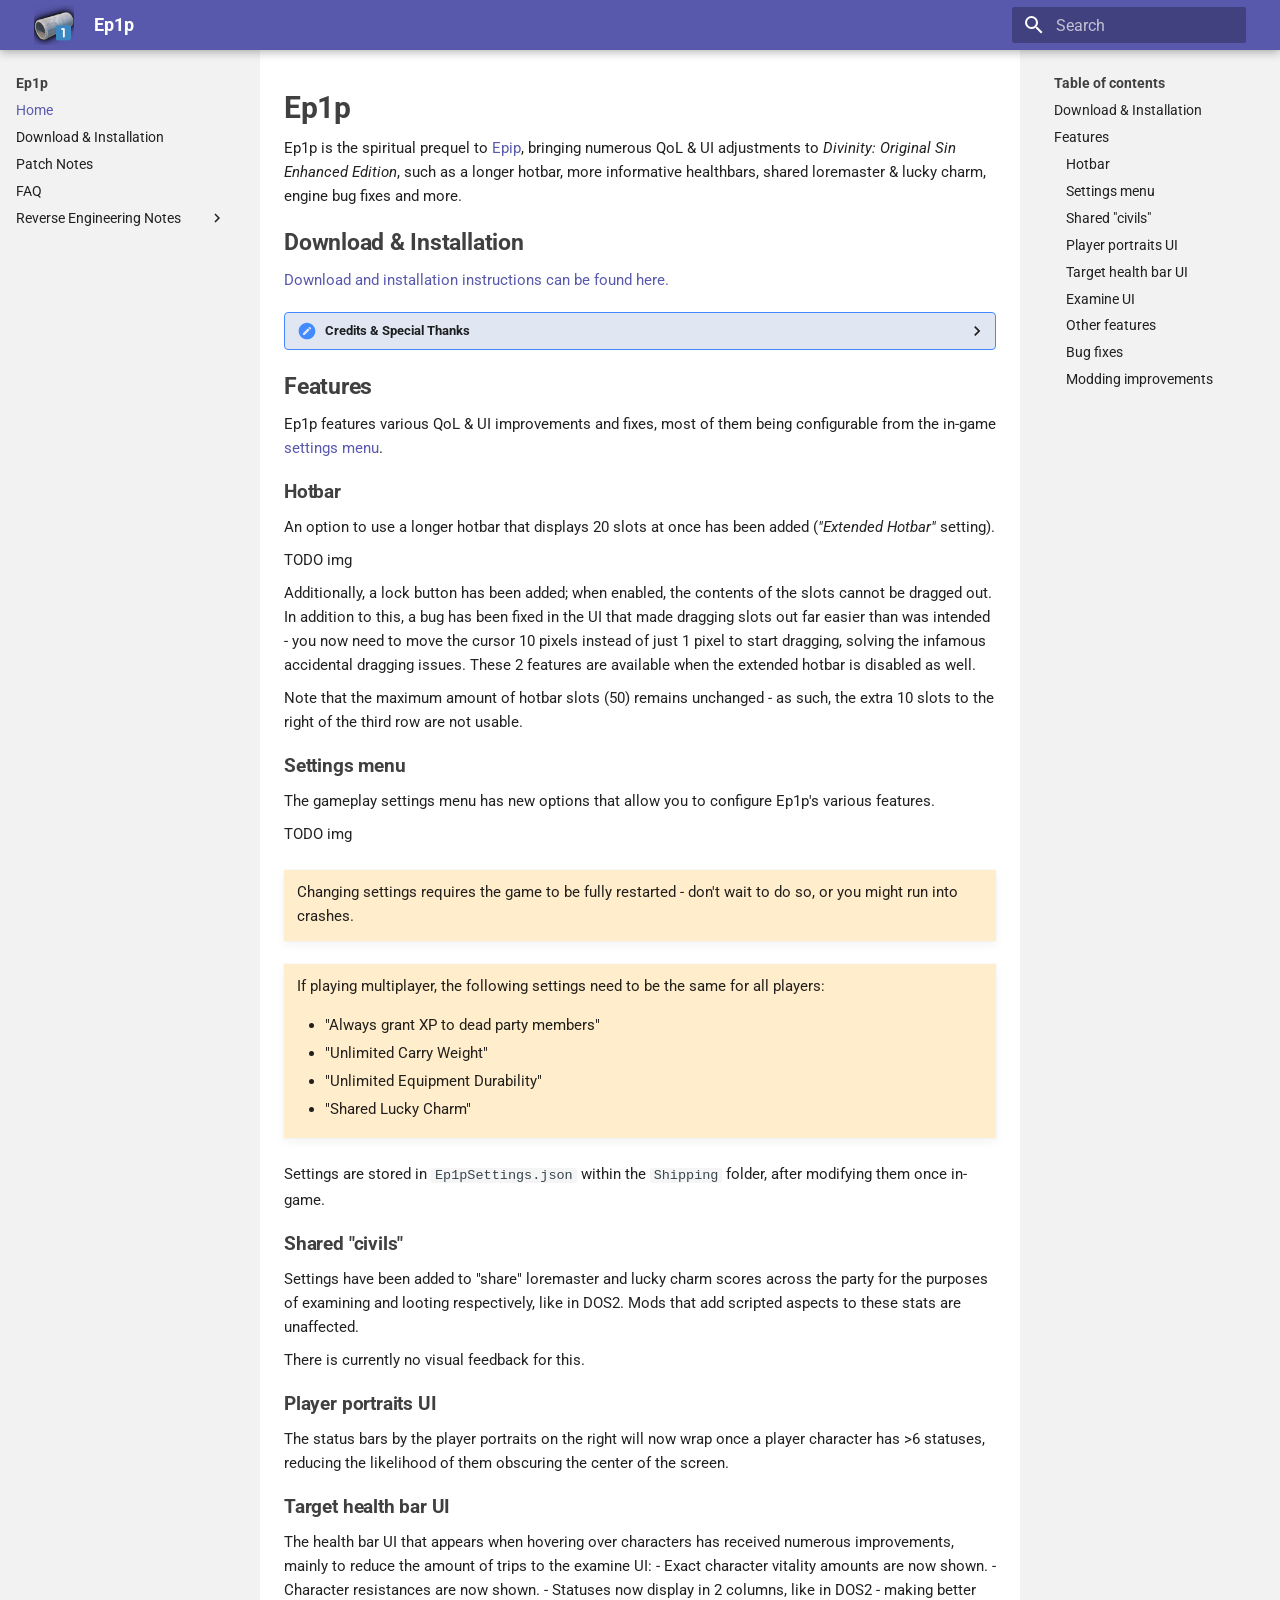
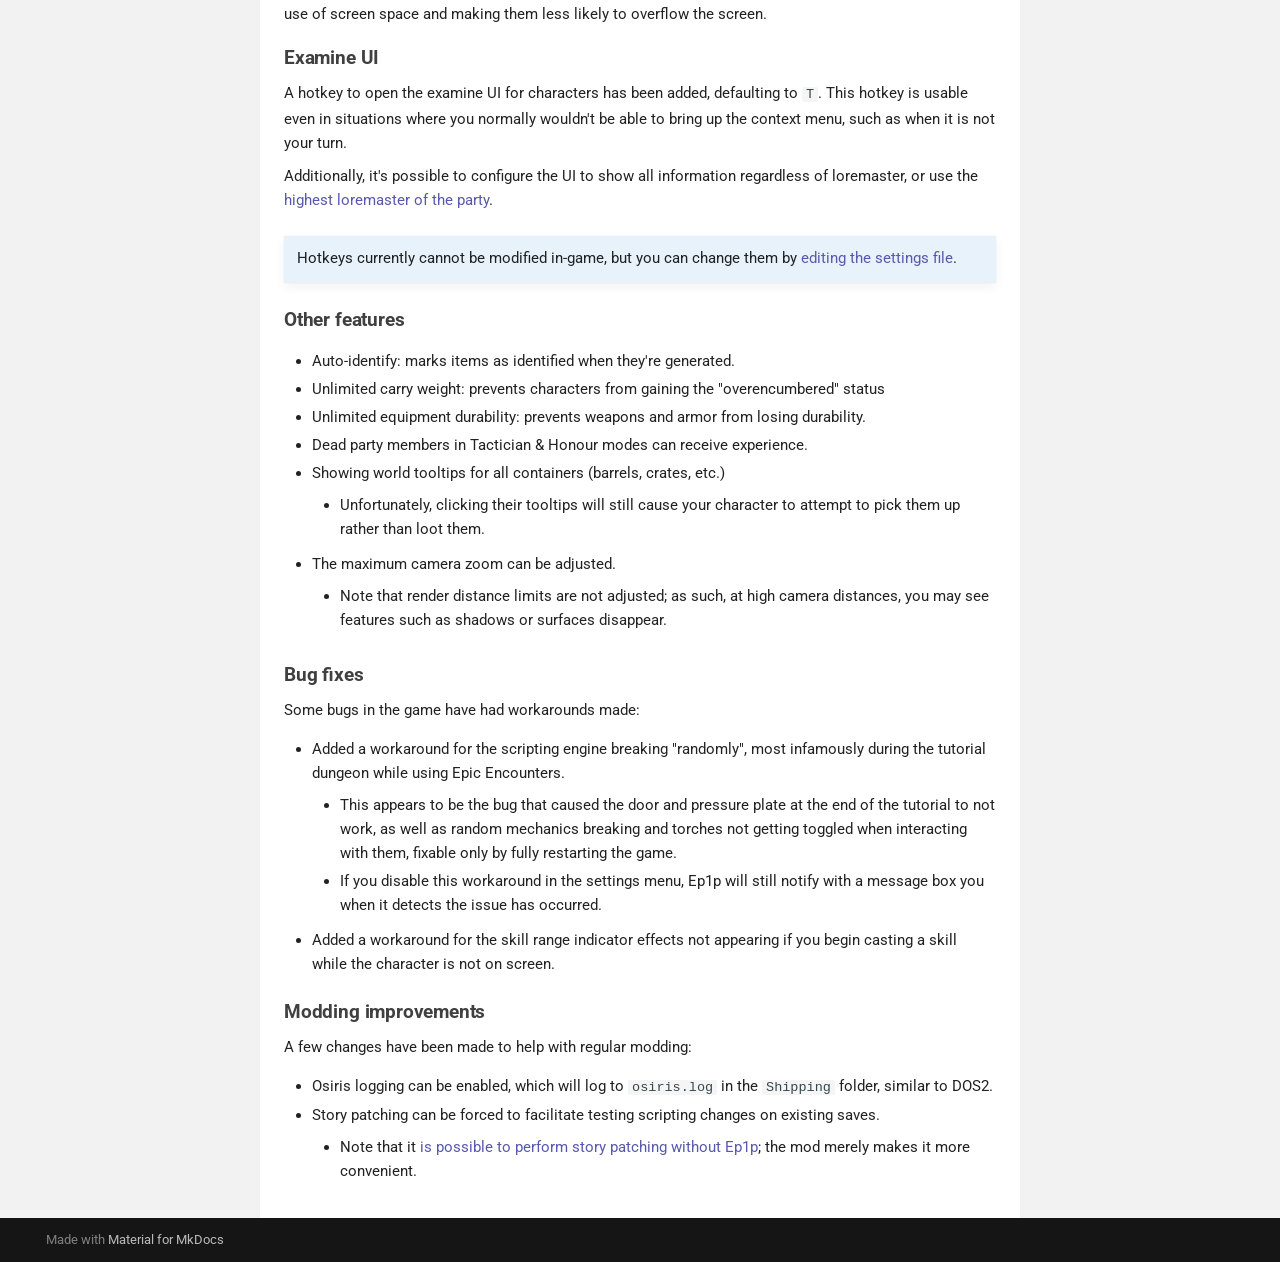
==== index.html @ eb6a2b40 "Deployed 53ca7f9 with MkDocs version: 1.6.0" ====
<!doctype html>
<html lang="en" class="no-js">
  <head>
    
      <meta charset="utf-8">
      <meta name="viewport" content="width=device-width,initial-scale=1">
      
        <meta name="description" content="Ep1p is the spiritual prequel to Epip, bringing numerous QoL &amp; UI adjustments to Divinity: Original Sin Enhanced Edition, such as a longer hotbar, more informative healthbars, shared loremaster &amp; lucky charm, engine bug fixes and more.">
      
      
      
        <link rel="canonical" href="https://pinewood.team/ep1p/">
      
      
      
        <link rel="next" href="download/">
      
      
      <link rel="icon" href="img/ep1p_icon.png">
      <meta name="generator" content="mkdocs-1.6.0, mkdocs-material-9.5.29">
    
    
      
        <title>Ep1p</title>
      
    
    
      <link rel="stylesheet" href="assets/stylesheets/main.76a95c52.min.css">
      
      


    
    
      
    
    
      
        
        
        <link rel="preconnect" href="https://fonts.gstatic.com" crossorigin>
        <link rel="stylesheet" href="https://fonts.googleapis.com/css?family=Roboto:300,300i,400,400i,700,700i%7CRoboto+Mono:400,400i,700,700i&display=fallback">
        <style>:root{--md-text-font:"Roboto";--md-code-font:"Roboto Mono"}</style>
      
    
    
      <link rel="stylesheet" href="css/extra.css">
    
    <script>__md_scope=new URL(".",location),__md_hash=e=>[...e].reduce((e,_)=>(e<<5)-e+_.charCodeAt(0),0),__md_get=(e,_=localStorage,t=__md_scope)=>JSON.parse(_.getItem(t.pathname+"."+e)),__md_set=(e,_,t=localStorage,a=__md_scope)=>{try{t.setItem(a.pathname+"."+e,JSON.stringify(_))}catch(e){}}</script>
    
      
  


  
  

<script id="__analytics">function __md_analytics(){function n(){dataLayer.push(arguments)}window.dataLayer=window.dataLayer||[],n("js",new Date),n("config","G-066MSBESE0"),document.addEventListener("DOMContentLoaded",function(){document.forms.search&&document.forms.search.query.addEventListener("blur",function(){this.value&&n("event","search",{search_term:this.value})}),document$.subscribe(function(){var a=document.forms.feedback;if(void 0!==a)for(var e of a.querySelectorAll("[type=submit]"))e.addEventListener("click",function(e){e.preventDefault();var t=document.location.pathname,e=this.getAttribute("data-md-value");n("event","feedback",{page:t,data:e}),a.firstElementChild.disabled=!0;e=a.querySelector(".md-feedback__note [data-md-value='"+e+"']");e&&(e.hidden=!1)}),a.hidden=!1}),location$.subscribe(function(e){n("config","G-066MSBESE0",{page_path:e.pathname})})});var e=document.createElement("script");e.async=!0,e.src="https://www.googletagmanager.com/gtag/js?id=G-066MSBESE0",document.getElementById("__analytics").insertAdjacentElement("afterEnd",e)}</script>
  
    <script>"undefined"!=typeof __md_analytics&&__md_analytics()</script>
  

    
    
    
  </head>
  
  
    <body dir="ltr">
  
    
    <input class="md-toggle" data-md-toggle="drawer" type="checkbox" id="__drawer" autocomplete="off">
    <input class="md-toggle" data-md-toggle="search" type="checkbox" id="__search" autocomplete="off">
    <label class="md-overlay" for="__drawer"></label>
    <div data-md-component="skip">
      
        
        <a href="#ep1p" class="md-skip">
          Skip to content
        </a>
      
    </div>
    <div data-md-component="announce">
      
    </div>
    
    
      

  

<header class="md-header md-header--shadow" data-md-component="header">
  <nav class="md-header__inner md-grid" aria-label="Header">
    <a href="." title="Ep1p" class="md-header__button md-logo" aria-label="Ep1p" data-md-component="logo">
      
  <img src="img/ep1p_logo.png" alt="logo">

    </a>
    <label class="md-header__button md-icon" for="__drawer">
      
      <svg xmlns="http://www.w3.org/2000/svg" viewBox="0 0 24 24"><path d="M3 6h18v2H3V6m0 5h18v2H3v-2m0 5h18v2H3v-2Z"/></svg>
    </label>
    <div class="md-header__title" data-md-component="header-title">
      <div class="md-header__ellipsis">
        <div class="md-header__topic">
          <span class="md-ellipsis">
            Ep1p
          </span>
        </div>
        <div class="md-header__topic" data-md-component="header-topic">
          <span class="md-ellipsis">
            
              Home
            
          </span>
        </div>
      </div>
    </div>
    
    
      <script>var media,input,key,value,palette=__md_get("__palette");if(palette&&palette.color){"(prefers-color-scheme)"===palette.color.media&&(media=matchMedia("(prefers-color-scheme: light)"),input=document.querySelector(media.matches?"[data-md-color-media='(prefers-color-scheme: light)']":"[data-md-color-media='(prefers-color-scheme: dark)']"),palette.color.media=input.getAttribute("data-md-color-media"),palette.color.scheme=input.getAttribute("data-md-color-scheme"),palette.color.primary=input.getAttribute("data-md-color-primary"),palette.color.accent=input.getAttribute("data-md-color-accent"));for([key,value]of Object.entries(palette.color))document.body.setAttribute("data-md-color-"+key,value)}</script>
    
    
    
      <label class="md-header__button md-icon" for="__search">
        
        <svg xmlns="http://www.w3.org/2000/svg" viewBox="0 0 24 24"><path d="M9.5 3A6.5 6.5 0 0 1 16 9.5c0 1.61-.59 3.09-1.56 4.23l.27.27h.79l5 5-1.5 1.5-5-5v-.79l-.27-.27A6.516 6.516 0 0 1 9.5 16 6.5 6.5 0 0 1 3 9.5 6.5 6.5 0 0 1 9.5 3m0 2C7 5 5 7 5 9.5S7 14 9.5 14 14 12 14 9.5 12 5 9.5 5Z"/></svg>
      </label>
      <div class="md-search" data-md-component="search" role="dialog">
  <label class="md-search__overlay" for="__search"></label>
  <div class="md-search__inner" role="search">
    <form class="md-search__form" name="search">
      <input type="text" class="md-search__input" name="query" aria-label="Search" placeholder="Search" autocapitalize="off" autocorrect="off" autocomplete="off" spellcheck="false" data-md-component="search-query" required>
      <label class="md-search__icon md-icon" for="__search">
        
        <svg xmlns="http://www.w3.org/2000/svg" viewBox="0 0 24 24"><path d="M9.5 3A6.5 6.5 0 0 1 16 9.5c0 1.61-.59 3.09-1.56 4.23l.27.27h.79l5 5-1.5 1.5-5-5v-.79l-.27-.27A6.516 6.516 0 0 1 9.5 16 6.5 6.5 0 0 1 3 9.5 6.5 6.5 0 0 1 9.5 3m0 2C7 5 5 7 5 9.5S7 14 9.5 14 14 12 14 9.5 12 5 9.5 5Z"/></svg>
        
        <svg xmlns="http://www.w3.org/2000/svg" viewBox="0 0 24 24"><path d="M20 11v2H8l5.5 5.5-1.42 1.42L4.16 12l7.92-7.92L13.5 5.5 8 11h12Z"/></svg>
      </label>
      <nav class="md-search__options" aria-label="Search">
        
        <button type="reset" class="md-search__icon md-icon" title="Clear" aria-label="Clear" tabindex="-1">
          
          <svg xmlns="http://www.w3.org/2000/svg" viewBox="0 0 24 24"><path d="M19 6.41 17.59 5 12 10.59 6.41 5 5 6.41 10.59 12 5 17.59 6.41 19 12 13.41 17.59 19 19 17.59 13.41 12 19 6.41Z"/></svg>
        </button>
      </nav>
      
    </form>
    <div class="md-search__output">
      <div class="md-search__scrollwrap" tabindex="0" data-md-scrollfix>
        <div class="md-search-result" data-md-component="search-result">
          <div class="md-search-result__meta">
            Initializing search
          </div>
          <ol class="md-search-result__list" role="presentation"></ol>
        </div>
      </div>
    </div>
  </div>
</div>
    
    
  </nav>
  
</header>
    
    <div class="md-container" data-md-component="container">
      
      
        
          
        
      
      <main class="md-main" data-md-component="main">
        <div class="md-main__inner md-grid">
          
            
              
              <div class="md-sidebar md-sidebar--primary" data-md-component="sidebar" data-md-type="navigation" >
                <div class="md-sidebar__scrollwrap">
                  <div class="md-sidebar__inner">
                    



<nav class="md-nav md-nav--primary" aria-label="Navigation" data-md-level="0">
  <label class="md-nav__title" for="__drawer">
    <a href="." title="Ep1p" class="md-nav__button md-logo" aria-label="Ep1p" data-md-component="logo">
      
  <img src="img/ep1p_logo.png" alt="logo">

    </a>
    Ep1p
  </label>
  
  <ul class="md-nav__list" data-md-scrollfix>
    
      
      
  
  
    
  
  
  
    <li class="md-nav__item md-nav__item--active">
      
      <input class="md-nav__toggle md-toggle" type="checkbox" id="__toc">
      
      
        
      
      
        <label class="md-nav__link md-nav__link--active" for="__toc">
          
  
  <span class="md-ellipsis">
    Home
  </span>
  

          <span class="md-nav__icon md-icon"></span>
        </label>
      
      <a href="." class="md-nav__link md-nav__link--active">
        
  
  <span class="md-ellipsis">
    Home
  </span>
  

      </a>
      
        

<nav class="md-nav md-nav--secondary" aria-label="Table of contents">
  
  
  
    
  
  
    <label class="md-nav__title" for="__toc">
      <span class="md-nav__icon md-icon"></span>
      Table of contents
    </label>
    <ul class="md-nav__list" data-md-component="toc" data-md-scrollfix>
      
        <li class="md-nav__item">
  <a href="#download-installation" class="md-nav__link">
    <span class="md-ellipsis">
      Download &amp; Installation
    </span>
  </a>
  
</li>
      
        <li class="md-nav__item">
  <a href="#features" class="md-nav__link">
    <span class="md-ellipsis">
      Features
    </span>
  </a>
  
    <nav class="md-nav" aria-label="Features">
      <ul class="md-nav__list">
        
          <li class="md-nav__item">
  <a href="#hotbar" class="md-nav__link">
    <span class="md-ellipsis">
      Hotbar
    </span>
  </a>
  
</li>
        
          <li class="md-nav__item">
  <a href="#settings-menu" class="md-nav__link">
    <span class="md-ellipsis">
      Settings menu
    </span>
  </a>
  
</li>
        
          <li class="md-nav__item">
  <a href="#shared-civils" class="md-nav__link">
    <span class="md-ellipsis">
      Shared "civils"
    </span>
  </a>
  
</li>
        
          <li class="md-nav__item">
  <a href="#player-portraits-ui" class="md-nav__link">
    <span class="md-ellipsis">
      Player portraits UI
    </span>
  </a>
  
</li>
        
          <li class="md-nav__item">
  <a href="#target-health-bar-ui" class="md-nav__link">
    <span class="md-ellipsis">
      Target health bar UI
    </span>
  </a>
  
</li>
        
          <li class="md-nav__item">
  <a href="#examine-ui" class="md-nav__link">
    <span class="md-ellipsis">
      Examine UI
    </span>
  </a>
  
</li>
        
          <li class="md-nav__item">
  <a href="#other-features" class="md-nav__link">
    <span class="md-ellipsis">
      Other features
    </span>
  </a>
  
</li>
        
          <li class="md-nav__item">
  <a href="#bug-fixes" class="md-nav__link">
    <span class="md-ellipsis">
      Bug fixes
    </span>
  </a>
  
</li>
        
          <li class="md-nav__item">
  <a href="#modding-improvements" class="md-nav__link">
    <span class="md-ellipsis">
      Modding improvements
    </span>
  </a>
  
</li>
        
      </ul>
    </nav>
  
</li>
      
    </ul>
  
</nav>
      
    </li>
  

    
      
      
  
  
  
  
    <li class="md-nav__item">
      <a href="download/" class="md-nav__link">
        
  
  <span class="md-ellipsis">
    Download & Installation
  </span>
  

      </a>
    </li>
  

    
      
      
  
  
  
  
    <li class="md-nav__item">
      <a href="patchnotes/" class="md-nav__link">
        
  
  <span class="md-ellipsis">
    Patch Notes
  </span>
  

      </a>
    </li>
  

    
      
      
  
  
  
  
    <li class="md-nav__item">
      <a href="faq/" class="md-nav__link">
        
  
  <span class="md-ellipsis">
    FAQ
  </span>
  

      </a>
    </li>
  

    
      
      
  
  
  
  
    
    
    
    
    <li class="md-nav__item md-nav__item--nested">
      
        
        
        <input class="md-nav__toggle md-toggle " type="checkbox" id="__nav_5" >
        
          
          <label class="md-nav__link" for="__nav_5" id="__nav_5_label" tabindex="0">
            
  
  <span class="md-ellipsis">
    Reverse Engineering Notes
  </span>
  

            <span class="md-nav__icon md-icon"></span>
          </label>
        
        <nav class="md-nav" data-md-level="1" aria-labelledby="__nav_5_label" aria-expanded="false">
          <label class="md-nav__title" for="__nav_5">
            <span class="md-nav__icon md-icon"></span>
            Reverse Engineering Notes
          </label>
          <ul class="md-nav__list" data-md-scrollfix>
            
              
                
  
  
  
  
    <li class="md-nav__item">
      <a href="re/osiris/" class="md-nav__link">
        
  
  <span class="md-ellipsis">
    Osiris
  </span>
  

      </a>
    </li>
  

              
            
          </ul>
        </nav>
      
    </li>
  

    
  </ul>
</nav>
                  </div>
                </div>
              </div>
            
            
              
              <div class="md-sidebar md-sidebar--secondary" data-md-component="sidebar" data-md-type="toc" >
                <div class="md-sidebar__scrollwrap">
                  <div class="md-sidebar__inner">
                    

<nav class="md-nav md-nav--secondary" aria-label="Table of contents">
  
  
  
    
  
  
    <label class="md-nav__title" for="__toc">
      <span class="md-nav__icon md-icon"></span>
      Table of contents
    </label>
    <ul class="md-nav__list" data-md-component="toc" data-md-scrollfix>
      
        <li class="md-nav__item">
  <a href="#download-installation" class="md-nav__link">
    <span class="md-ellipsis">
      Download &amp; Installation
    </span>
  </a>
  
</li>
      
        <li class="md-nav__item">
  <a href="#features" class="md-nav__link">
    <span class="md-ellipsis">
      Features
    </span>
  </a>
  
    <nav class="md-nav" aria-label="Features">
      <ul class="md-nav__list">
        
          <li class="md-nav__item">
  <a href="#hotbar" class="md-nav__link">
    <span class="md-ellipsis">
      Hotbar
    </span>
  </a>
  
</li>
        
          <li class="md-nav__item">
  <a href="#settings-menu" class="md-nav__link">
    <span class="md-ellipsis">
      Settings menu
    </span>
  </a>
  
</li>
        
          <li class="md-nav__item">
  <a href="#shared-civils" class="md-nav__link">
    <span class="md-ellipsis">
      Shared "civils"
    </span>
  </a>
  
</li>
        
          <li class="md-nav__item">
  <a href="#player-portraits-ui" class="md-nav__link">
    <span class="md-ellipsis">
      Player portraits UI
    </span>
  </a>
  
</li>
        
          <li class="md-nav__item">
  <a href="#target-health-bar-ui" class="md-nav__link">
    <span class="md-ellipsis">
      Target health bar UI
    </span>
  </a>
  
</li>
        
          <li class="md-nav__item">
  <a href="#examine-ui" class="md-nav__link">
    <span class="md-ellipsis">
      Examine UI
    </span>
  </a>
  
</li>
        
          <li class="md-nav__item">
  <a href="#other-features" class="md-nav__link">
    <span class="md-ellipsis">
      Other features
    </span>
  </a>
  
</li>
        
          <li class="md-nav__item">
  <a href="#bug-fixes" class="md-nav__link">
    <span class="md-ellipsis">
      Bug fixes
    </span>
  </a>
  
</li>
        
          <li class="md-nav__item">
  <a href="#modding-improvements" class="md-nav__link">
    <span class="md-ellipsis">
      Modding improvements
    </span>
  </a>
  
</li>
        
      </ul>
    </nav>
  
</li>
      
    </ul>
  
</nav>
                  </div>
                </div>
              </div>
            
          
          
            <div class="md-content" data-md-component="content">
              <article class="md-content__inner md-typeset">
                
                  


<div><h1 id="ep1p">Ep1p<a class="headerlink" href="#ep1p" title="Permanent link">¶</a></h1>
<p>Ep1p is the spiritual prequel to <a href="https://pinewood.team/epip">Epip</a>, bringing numerous QoL &amp; UI adjustments to <em>Divinity: Original Sin Enhanced Edition</em>, such as a longer hotbar, more informative healthbars, shared loremaster &amp; lucky charm, engine bug fixes and more.</p>
<h2 id="download-installation">Download &amp; Installation<a class="headerlink" href="#download-installation" title="Permanent link">¶</a></h2>
<p><a href="download/">Download and installation instructions can be found here.</a></p>
<details>
<summary>Credits &amp; Special Thanks</summary>
<p>Special thanks to:</p>
<ul>
<li>Norbyte, without whose reverse-engineering mentoring and motivation this project likely would've taken years longer to develop.<ul>
<li>Ep1p also makes use of code from his DOS2 extender as boilerplate.</li>
</ul>
</li>
<li>The Epic Encounters community, for keeping interest in DOS1 alive.<ul>
<li>Special thanks to Ameranth &amp; bleah11 for the motivation to look into the scripting engine bugs.</li>
</ul>
</li>
</ul>
</details>
<h2 id="features">Features<a class="headerlink" href="#features" title="Permanent link">¶</a></h2>
<p>Ep1p features various QoL &amp; UI improvements and fixes, most of them being configurable from the in-game <a href="#settings-menu">settings menu</a>.</p>
<h3 id="hotbar">Hotbar<a class="headerlink" href="#hotbar" title="Permanent link">¶</a></h3>
<p>An option to use a longer hotbar that displays 20 slots at once has been added (<em>"Extended Hotbar"</em> setting).</p>
<p>TODO img</p>
<p>Additionally, a lock button has been added; when enabled, the contents of the slots cannot be dragged out. In addition to this, a bug has been fixed in the UI that made dragging slots out far easier than was intended - you now need to move the cursor 10 pixels instead of just 1 pixel to start dragging, solving the infamous accidental dragging issues. These 2 features are available when the extended hotbar is disabled as well.</p>
<p>Note that the maximum amount of hotbar slots (50) remains unchanged - as such, the extra 10 slots to the right of the third row are not usable.</p>
<h3 id="settings-menu">Settings menu<a class="headerlink" href="#settings-menu" title="Permanent link">¶</a></h3>
<p>The gameplay settings menu has new options that allow you to configure Ep1p's various features.</p>
<p>TODO img</p>
<div class="admonition warning">
<p>Changing settings requires the game to be fully restarted - don't wait to do so, or you might run into crashes.</p>
</div>
<div class="admonition warning">
<p>If playing multiplayer, the following settings need to be the same for all players:</p>
<ul>
<li>"Always grant XP to dead party members"</li>
<li>"Unlimited Carry Weight"</li>
<li>"Unlimited Equipment Durability"</li>
<li>"Shared Lucky Charm"</li>
</ul>
</div>
<p>Settings are stored in <code>Ep1pSettings.json</code> within the <code>Shipping</code> folder, after modifying them once in-game.</p>
<h3 id="shared-civils">Shared "civils"<a class="headerlink" href="#shared-civils" title="Permanent link">¶</a></h3>
<p>Settings have been added to "share" loremaster and lucky charm scores across the party for the purposes of examining and looting respectively, like in DOS2. Mods that add scripted aspects to these stats are unaffected.</p>
<p>There is currently no visual feedback for this.</p>
<h3 id="player-portraits-ui">Player portraits UI<a class="headerlink" href="#player-portraits-ui" title="Permanent link">¶</a></h3>
<p>The status bars by the player portraits on the right will now wrap once a player character has &gt;6 statuses, reducing the likelihood of them obscuring the center of the screen.</p>
<h3 id="target-health-bar-ui">Target health bar UI<a class="headerlink" href="#target-health-bar-ui" title="Permanent link">¶</a></h3>
<p>The health bar UI that appears when hovering over characters has received numerous improvements, mainly to reduce the amount of trips to the examine UI:
- Exact character vitality amounts are now shown.
- Character resistances are now shown.
- Statuses now display in 2 columns, like in DOS2 - making better use of screen space and making them less likely to overflow the screen.</p>
<h3 id="examine-ui">Examine UI<a class="headerlink" href="#examine-ui" title="Permanent link">¶</a></h3>
<p>A hotkey to open the examine UI for characters has been added, defaulting to <code>T</code>. This hotkey is usable even in situations where you normally wouldn't be able to bring up the context menu, such as when it is not your turn.</p>
<p>Additionally, it's possible to configure the UI to show all information regardless of loremaster, or use the <a href="#shared-civils">highest loremaster of the party</a>.</p>
<div class="admonition info">
<p>Hotkeys currently cannot be modified in-game, but you can change them by <a href="faq/#can-i-rebind-the-new-hotkeys">editing the settings file</a>.</p>
</div>
<h3 id="other-features">Other features<a class="headerlink" href="#other-features" title="Permanent link">¶</a></h3>
<ul>
<li>Auto-identify: marks items as identified when they're generated.</li>
<li>Unlimited carry weight: prevents characters from gaining the "overencumbered" status</li>
<li>Unlimited equipment durability: prevents weapons and armor from losing durability.</li>
<li>Dead party members in Tactician &amp; Honour modes can receive experience.</li>
<li>Showing world tooltips for all containers (barrels, crates, etc.)<ul>
<li>Unfortunately, clicking their tooltips will still cause your character to attempt to pick them up rather than loot them.</li>
</ul>
</li>
<li>The maximum camera zoom can be adjusted.<ul>
<li>Note that render distance limits are not adjusted; as such, at high camera distances, you may see features such as shadows or surfaces disappear.</li>
</ul>
</li>
</ul>
<h3 id="bug-fixes">Bug fixes<a class="headerlink" href="#bug-fixes" title="Permanent link">¶</a></h3>
<p>Some bugs in the game have had workarounds made:</p>
<ul>
<li>Added a workaround for the scripting engine breaking "randomly", most infamously during the tutorial dungeon while using Epic Encounters.<ul>
<li>This appears to be the bug that caused the door and pressure plate at the end of the tutorial to not work, as well as random mechanics breaking and torches not getting toggled when interacting with them, fixable only by fully restarting the game.</li>
<li>If you disable this workaround in the settings menu, Ep1p will still notify with a message box you when it detects the issue has occurred.</li>
</ul>
</li>
<li>Added a workaround for the skill range indicator effects not appearing if you begin casting a skill while the character is not on screen.</li>
</ul>
<h3 id="modding-improvements">Modding improvements<a class="headerlink" href="#modding-improvements" title="Permanent link">¶</a></h3>
<p>A few changes have been made to help with regular modding:</p>
<ul>
<li>Osiris logging can be enabled, which will log to <code>osiris.log</code> in the <code>Shipping</code> folder, similar to DOS2.</li>
<li>Story patching can be forced to facilitate testing scripting changes on existing saves.<ul>
<li>Note that it <a href="re/osiris/#story-patching">is possible to perform story patching without Ep1p</a>; the mod merely makes it more convenient.</li>
</ul>
</li>
</ul></div>







  
  



  




                
              </article>
            </div>
          
          
<script>var target=document.getElementById(location.hash.slice(1));target&&target.name&&(target.checked=target.name.startsWith("__tabbed_"))</script>
        </div>
        
      </main>
      
        <footer class="md-footer">
  
  <div class="md-footer-meta md-typeset">
    <div class="md-footer-meta__inner md-grid">
      <div class="md-copyright">
  
  
    Made with
    <a href="https://squidfunk.github.io/mkdocs-material/" target="_blank" rel="noopener">
      Material for MkDocs
    </a>
  
</div>
      
    </div>
  </div>
</footer>
      
    </div>
    <div class="md-dialog" data-md-component="dialog">
      <div class="md-dialog__inner md-typeset"></div>
    </div>
    
    
    <script id="__config" type="application/json">{"base": ".", "features": [], "search": "assets/javascripts/workers/search.b8dbb3d2.min.js", "translations": {"clipboard.copied": "Copied to clipboard", "clipboard.copy": "Copy to clipboard", "search.result.more.one": "1 more on this page", "search.result.more.other": "# more on this page", "search.result.none": "No matching documents", "search.result.one": "1 matching document", "search.result.other": "# matching documents", "search.result.placeholder": "Type to start searching", "search.result.term.missing": "Missing", "select.version": "Select version"}}</script>
    
    
      <script src="assets/javascripts/bundle.fe8b6f2b.min.js"></script>
      
    
  </body>
</html>
---- assets/stylesheets/main.76a95c52.min.css ----
@charset "UTF-8";html{-webkit-text-size-adjust:none;-moz-text-size-adjust:none;text-size-adjust:none;box-sizing:border-box}*,:after,:before{box-sizing:inherit}@media (prefers-reduced-motion){*,:after,:before{transition:none!important}}body{margin:0}a,button,input,label{-webkit-tap-highlight-color:transparent}a{color:inherit;text-decoration:none}hr{border:0;box-sizing:initial;display:block;height:.05rem;overflow:visible;padding:0}small{font-size:80%}sub,sup{line-height:1em}img{border-style:none}table{border-collapse:initial;border-spacing:0}td,th{font-weight:400;vertical-align:top}button{background:#0000;border:0;font-family:inherit;font-size:inherit;margin:0;padding:0}input{border:0;outline:none}:root{--md-primary-fg-color:#4051b5;--md-primary-fg-color--light:#5d6cc0;--md-primary-fg-color--dark:#303fa1;--md-primary-bg-color:#fff;--md-primary-bg-color--light:#ffffffb3;--md-accent-fg-color:#526cfe;--md-accent-fg-color--transparent:#526cfe1a;--md-accent-bg-color:#fff;--md-accent-bg-color--light:#ffffffb3}[data-md-color-scheme=default]{color-scheme:light}[data-md-color-scheme=default] img[src$="#gh-dark-mode-only"],[data-md-color-scheme=default] img[src$="#only-dark"]{display:none}:root,[data-md-color-scheme=default]{--md-hue:225deg;--md-default-fg-color:#000000de;--md-default-fg-color--light:#0000008a;--md-default-fg-color--lighter:#00000052;--md-default-fg-color--lightest:#00000012;--md-default-bg-color:#fff;--md-default-bg-color--light:#ffffffb3;--md-default-bg-color--lighter:#ffffff4d;--md-default-bg-color--lightest:#ffffff1f;--md-code-fg-color:#36464e;--md-code-bg-color:#f5f5f5;--md-code-hl-color:#4287ff;--md-code-hl-color--light:#4287ff1a;--md-code-hl-number-color:#d52a2a;--md-code-hl-special-color:#db1457;--md-code-hl-function-color:#a846b9;--md-code-hl-constant-color:#6e59d9;--md-code-hl-keyword-color:#3f6ec6;--md-code-hl-string-color:#1c7d4d;--md-code-hl-name-color:var(--md-code-fg-color);--md-code-hl-operator-color:var(--md-default-fg-color--light);--md-code-hl-punctuation-color:var(--md-default-fg-color--light);--md-code-hl-comment-color:var(--md-default-fg-color--light);--md-code-hl-generic-color:var(--md-default-fg-color--light);--md-code-hl-variable-color:var(--md-default-fg-color--light);--md-typeset-color:var(--md-default-fg-color);--md-typeset-a-color:var(--md-primary-fg-color);--md-typeset-del-color:#f5503d26;--md-typeset-ins-color:#0bd57026;--md-typeset-kbd-color:#fafafa;--md-typeset-kbd-accent-color:#fff;--md-typeset-kbd-border-color:#b8b8b8;--md-typeset-mark-color:#ffff0080;--md-typeset-table-color:#0000001f;--md-typeset-table-color--light:rgba(0,0,0,.035);--md-admonition-fg-color:var(--md-default-fg-color);--md-admonition-bg-color:var(--md-default-bg-color);--md-warning-fg-color:#000000de;--md-warning-bg-color:#ff9;--md-footer-fg-color:#fff;--md-footer-fg-color--light:#ffffffb3;--md-footer-fg-color--lighter:#ffffff73;--md-footer-bg-color:#000000de;--md-footer-bg-color--dark:#00000052;--md-shadow-z1:0 0.2rem 0.5rem #0000000d,0 0 0.05rem #0000001a;--md-shadow-z2:0 0.2rem 0.5rem #0000001a,0 0 0.05rem #00000040;--md-shadow-z3:0 0.2rem 0.5rem #0003,0 0 0.05rem #00000059}.md-icon svg{fill:currentcolor;display:block;height:1.2rem;width:1.2rem}body{-webkit-font-smoothing:antialiased;-moz-osx-font-smoothing:grayscale;--md-text-font-family:var(--md-text-font,_),-apple-system,BlinkMacSystemFont,Helvetica,Arial,sans-serif;--md-code-font-family:var(--md-code-font,_),SFMono-Regular,Consolas,Menlo,monospace}aside,body,input{font-feature-settings:"kern","liga";color:var(--md-typeset-color);font-family:var(--md-text-font-family)}code,kbd,pre{font-feature-settings:"kern";font-family:var(--md-code-font-family)}:root{--md-typeset-table-sort-icon:url('data:image/svg+xml;charset=utf-8,<svg xmlns="http://www.w3.org/2000/svg" viewBox="0 0 24 24"><path d="m18 21-4-4h3V7h-3l4-4 4 4h-3v10h3M2 19v-2h10v2M2 13v-2h7v2M2 7V5h4v2H2Z"/></svg>');--md-typeset-table-sort-icon--asc:url('data:image/svg+xml;charset=utf-8,<svg xmlns="http://www.w3.org/2000/svg" viewBox="0 0 24 24"><path d="M19 17h3l-4 4-4-4h3V3h2M2 17h10v2H2M6 5v2H2V5m0 6h7v2H2v-2Z"/></svg>');--md-typeset-table-sort-icon--desc:url('data:image/svg+xml;charset=utf-8,<svg xmlns="http://www.w3.org/2000/svg" viewBox="0 0 24 24"><path d="M19 7h3l-4-4-4 4h3v14h2M2 17h10v2H2M6 5v2H2V5m0 6h7v2H2v-2Z"/></svg>')}.md-typeset{-webkit-print-color-adjust:exact;color-adjust:exact;font-size:.8rem;line-height:1.6}@media print{.md-typeset{font-size:.68rem}}.md-typeset blockquote,.md-typeset dl,.md-typeset figure,.md-typeset ol,.md-typeset pre,.md-typeset ul{margin-bottom:1em;margin-top:1em}.md-typeset h1{color:var(--md-default-fg-color--light);font-size:2em;line-height:1.3;margin:0 0 1.25em}.md-typeset h1,.md-typeset h2{font-weight:300;letter-spacing:-.01em}.md-typeset h2{font-size:1.5625em;line-height:1.4;margin:1.6em 0 .64em}.md-typeset h3{font-size:1.25em;font-weight:400;letter-spacing:-.01em;line-height:1.5;margin:1.6em 0 .8em}.md-typeset h2+h3{margin-top:.8em}.md-typeset h4{font-weight:700;letter-spacing:-.01em;margin:1em 0}.md-typeset h5,.md-typeset h6{color:var(--md-default-fg-color--light);font-size:.8em;font-weight:700;letter-spacing:-.01em;margin:1.25em 0}.md-typeset h5{text-transform:uppercase}.md-typeset hr{border-bottom:.05rem solid var(--md-default-fg-color--lightest);display:flow-root;margin:1.5em 0}.md-typeset a{color:var(--md-typeset-a-color);word-break:break-word}.md-typeset a,.md-typeset a:before{transition:color 125ms}.md-typeset a:focus,.md-typeset a:hover{color:var(--md-accent-fg-color)}.md-typeset a:focus code,.md-typeset a:hover code{background-color:var(--md-accent-fg-color--transparent)}.md-typeset a code{color:currentcolor;transition:background-color 125ms}.md-typeset a.focus-visible{outline-color:var(--md-accent-fg-color);outline-offset:.2rem}.md-typeset code,.md-typeset kbd,.md-typeset pre{color:var(--md-code-fg-color);direction:ltr;font-variant-ligatures:none}@media print{.md-typeset code,.md-typeset kbd,.md-typeset pre{white-space:pre-wrap}}.md-typeset code{background-color:var(--md-code-bg-color);border-radius:.1rem;-webkit-box-decoration-break:clone;box-decoration-break:clone;font-size:.85em;padding:0 .2941176471em;word-break:break-word}.md-typeset code:not(.focus-visible){-webkit-tap-highlight-color:transparent;outline:none}.md-typeset pre{display:flow-root;line-height:1.4;position:relative}.md-typeset pre>code{-webkit-box-decoration-break:slice;box-decoration-break:slice;box-shadow:none;display:block;margin:0;outline-color:var(--md-accent-fg-color);overflow:auto;padding:.7720588235em 1.1764705882em;scrollbar-color:var(--md-default-fg-color--lighter) #0000;scrollbar-width:thin;touch-action:auto;word-break:normal}.md-typeset pre>code:hover{scrollbar-color:var(--md-accent-fg-color) #0000}.md-typeset pre>code::-webkit-scrollbar{height:.2rem;width:.2rem}.md-typeset pre>code::-webkit-scrollbar-thumb{background-color:var(--md-default-fg-color--lighter)}.md-typeset pre>code::-webkit-scrollbar-thumb:hover{background-color:var(--md-accent-fg-color)}.md-typeset kbd{background-color:var(--md-typeset-kbd-color);border-radius:.1rem;box-shadow:0 .1rem 0 .05rem var(--md-typeset-kbd-border-color),0 .1rem 0 var(--md-typeset-kbd-border-color),0 -.1rem .2rem var(--md-typeset-kbd-accent-color) inset;color:var(--md-default-fg-color);display:inline-block;font-size:.75em;padding:0 .6666666667em;vertical-align:text-top;word-break:break-word}.md-typeset mark{background-color:var(--md-typeset-mark-color);-webkit-box-decoration-break:clone;box-decoration-break:clone;color:inherit;word-break:break-word}.md-typeset abbr{border-bottom:.05rem dotted var(--md-default-fg-color--light);cursor:help;text-decoration:none}.md-typeset small{opacity:.75}[dir=ltr] .md-typeset sub,[dir=ltr] .md-typeset sup{margin-left:.078125em}[dir=rtl] .md-typeset sub,[dir=rtl] .md-typeset sup{margin-right:.078125em}[dir=ltr] .md-typeset blockquote{padding-left:.6rem}[dir=rtl] .md-typeset blockquote{padding-right:.6rem}[dir=ltr] .md-typeset blockquote{border-left:.2rem solid var(--md-default-fg-color--lighter)}[dir=rtl] .md-typeset blockquote{border-right:.2rem solid var(--md-default-fg-color--lighter)}.md-typeset blockquote{color:var(--md-default-fg-color--light);margin-left:0;margin-right:0}.md-typeset ul{list-style-type:disc}[dir=ltr] .md-typeset ol,[dir=ltr] .md-typeset ul{margin-left:.625em}[dir=rtl] .md-typeset ol,[dir=rtl] .md-typeset ul{margin-right:.625em}.md-typeset ol,.md-typeset ul{padding:0}.md-typeset ol:not([hidden]),.md-typeset ul:not([hidden]){display:flow-root}.md-typeset ol ol,.md-typeset ul ol{list-style-type:lower-alpha}.md-typeset ol ol ol,.md-typeset ul ol ol{list-style-type:lower-roman}[dir=ltr] .md-typeset ol li,[dir=ltr] .md-typeset ul li{margin-left:1.25em}[dir=rtl] .md-typeset ol li,[dir=rtl] .md-typeset ul li{margin-right:1.25em}.md-typeset ol li,.md-typeset ul li{margin-bottom:.5em}.md-typeset ol li blockquote,.md-typeset ol li p,.md-typeset ul li blockquote,.md-typeset ul li p{margin:.5em 0}.md-typeset ol li:last-child,.md-typeset ul li:last-child{margin-bottom:0}[dir=ltr] .md-typeset ol li ol,[dir=ltr] .md-typeset ol li ul,[dir=ltr] .md-typeset ul li ol,[dir=ltr] .md-typeset ul li ul{margin-left:.625em}[dir=rtl] .md-typeset ol li ol,[dir=rtl] .md-typeset ol li ul,[dir=rtl] .md-typeset ul li ol,[dir=rtl] .md-typeset ul li ul{margin-right:.625em}.md-typeset ol li ol,.md-typeset ol li ul,.md-typeset ul li ol,.md-typeset ul li ul{margin-bottom:.5em;margin-top:.5em}[dir=ltr] .md-typeset dd{margin-left:1.875em}[dir=rtl] .md-typeset dd{margin-right:1.875em}.md-typeset dd{margin-bottom:1.5em;margin-top:1em}.md-typeset img,.md-typeset svg,.md-typeset video{height:auto;max-width:100%}.md-typeset img[align=left]{margin:1em 1em 1em 0}.md-typeset img[align=right]{margin:1em 0 1em 1em}.md-typeset img[align]:only-child{margin-top:0}.md-typeset figure{display:flow-root;margin:1em auto;max-width:100%;text-align:center;width:-moz-fit-content;width:fit-content}.md-typeset figure img{display:block;margin:0 auto}.md-typeset figcaption{font-style:italic;margin:1em auto;max-width:24rem}.md-typeset iframe{max-width:100%}.md-typeset table:not([class]){background-color:var(--md-default-bg-color);border:.05rem solid var(--md-typeset-table-color);border-radius:.1rem;display:inline-block;font-size:.64rem;max-width:100%;overflow:auto;touch-action:auto}@media print{.md-typeset table:not([class]){display:table}}.md-typeset table:not([class])+*{margin-top:1.5em}.md-typeset table:not([class]) td>:first-child,.md-typeset table:not([class]) th>:first-child{margin-top:0}.md-typeset table:not([class]) td>:last-child,.md-typeset table:not([class]) th>:last-child{margin-bottom:0}.md-typeset table:not([class]) td:not([align]),.md-typeset table:not([class]) th:not([align]){text-align:left}[dir=rtl] .md-typeset table:not([class]) td:not([align]),[dir=rtl] .md-typeset table:not([class]) th:not([align]){text-align:right}.md-typeset table:not([class]) th{font-weight:700;min-width:5rem;padding:.9375em 1.25em;vertical-align:top}.md-typeset table:not([class]) td{border-top:.05rem solid var(--md-typeset-table-color);padding:.9375em 1.25em;vertical-align:top}.md-typeset table:not([class]) tbody tr{transition:background-color 125ms}.md-typeset table:not([class]) tbody tr:hover{background-color:var(--md-typeset-table-color--light);box-shadow:0 .05rem 0 var(--md-default-bg-color) inset}.md-typeset table:not([class]) a{word-break:normal}.md-typeset table th[role=columnheader]{cursor:pointer}[dir=ltr] .md-typeset table th[role=columnheader]:after{margin-left:.5em}[dir=rtl] .md-typeset table th[role=columnheader]:after{margin-right:.5em}.md-typeset table th[role=columnheader]:after{content:"";display:inline-block;height:1.2em;-webkit-mask-image:var(--md-typeset-table-sort-icon);mask-image:var(--md-typeset-table-sort-icon);-webkit-mask-repeat:no-repeat;mask-repeat:no-repeat;-webkit-mask-size:contain;mask-size:contain;transition:background-color 125ms;vertical-align:text-bottom;width:1.2em}.md-typeset table th[role=columnheader]:hover:after{background-color:var(--md-default-fg-color--lighter)}.md-typeset table th[role=columnheader][aria-sort=ascending]:after{background-color:var(--md-default-fg-color--light);-webkit-mask-image:var(--md-typeset-table-sort-icon--asc);mask-image:var(--md-typeset-table-sort-icon--asc)}.md-typeset table th[role=columnheader][aria-sort=descending]:after{background-color:var(--md-default-fg-color--light);-webkit-mask-image:var(--md-typeset-table-sort-icon--desc);mask-image:var(--md-typeset-table-sort-icon--desc)}.md-typeset__scrollwrap{margin:1em -.8rem;overflow-x:auto;touch-action:auto}.md-typeset__table{display:inline-block;margin-bottom:.5em;padding:0 .8rem}@media print{.md-typeset__table{display:block}}html .md-typeset__table table{display:table;margin:0;overflow:hidden;width:100%}@media screen and (max-width:44.984375em){.md-content__inner>pre{margin:1em -.8rem}.md-content__inner>pre code{border-radius:0}}.md-typeset .md-author{border-radius:100%;display:block;flex-shrink:0;height:1.6rem;overflow:hidden;position:relative;transition:color 125ms,transform 125ms;width:1.6rem}.md-typeset .md-author img{display:block}.md-typeset .md-author--more{background:var(--md-default-fg-color--lightest);color:var(--md-default-fg-color--lighter);font-size:.6rem;font-weight:700;line-height:1.6rem;text-align:center}.md-typeset .md-author--long{height:2.4rem;width:2.4rem}.md-typeset a.md-author{transform:scale(1)}.md-typeset a.md-author img{border-radius:100%;filter:grayscale(100%) opacity(75%);transition:filter 125ms}.md-typeset a.md-author:focus,.md-typeset a.md-author:hover{transform:scale(1.1);z-index:1}.md-typeset a.md-author:focus img,.md-typeset a.md-author:hover img{filter:grayscale(0)}.md-banner{background-color:var(--md-footer-bg-color);color:var(--md-footer-fg-color);overflow:auto}@media print{.md-banner{display:none}}.md-banner--warning{background-color:var(--md-warning-bg-color);color:var(--md-warning-fg-color)}.md-banner__inner{font-size:.7rem;margin:.6rem auto;padding:0 .8rem}[dir=ltr] .md-banner__button{float:right}[dir=rtl] .md-banner__button{float:left}.md-banner__button{color:inherit;cursor:pointer;transition:opacity .25s}.no-js .md-banner__button{display:none}.md-banner__button:hover{opacity:.7}html{font-size:125%;height:100%;overflow-x:hidden}@media screen and (min-width:100em){html{font-size:137.5%}}@media screen and (min-width:125em){html{font-size:150%}}body{background-color:var(--md-default-bg-color);display:flex;flex-direction:column;font-size:.5rem;min-height:100%;position:relative;width:100%}@media print{body{display:block}}@media screen and (max-width:59.984375em){body[data-md-scrolllock]{position:fixed}}.md-grid{margin-left:auto;margin-right:auto;max-width:61rem}.md-container{display:flex;flex-direction:column;flex-grow:1}@media print{.md-container{display:block}}.md-main{flex-grow:1}.md-main__inner{display:flex;height:100%;margin-top:1.5rem}.md-ellipsis{overflow:hidden;text-overflow:ellipsis}.md-toggle{display:none}.md-option{height:0;opacity:0;position:absolute;width:0}.md-option:checked+label:not([hidden]){display:block}.md-option.focus-visible+label{outline-color:var(--md-accent-fg-color);outline-style:auto}.md-skip{background-color:var(--md-default-fg-color);border-radius:.1rem;color:var(--md-default-bg-color);font-size:.64rem;margin:.5rem;opacity:0;outline-color:var(--md-accent-fg-color);padding:.3rem .5rem;position:fixed;transform:translateY(.4rem);z-index:-1}.md-skip:focus{opacity:1;transform:translateY(0);transition:transform .25s cubic-bezier(.4,0,.2,1),opacity 175ms 75ms;z-index:10}@page{margin:25mm}:root{--md-clipboard-icon:url('data:image/svg+xml;charset=utf-8,<svg xmlns="http://www.w3.org/2000/svg" viewBox="0 0 24 24"><path d="M19 21H8V7h11m0-2H8a2 2 0 0 0-2 2v14a2 2 0 0 0 2 2h11a2 2 0 0 0 2-2V7a2 2 0 0 0-2-2m-3-4H4a2 2 0 0 0-2 2v14h2V3h12V1Z"/></svg>')}.md-clipboard{border-radius:.1rem;color:var(--md-default-fg-color--lightest);cursor:pointer;height:1.5em;outline-color:var(--md-accent-fg-color);outline-offset:.1rem;position:absolute;right:.5em;top:.5em;transition:color .25s;width:1.5em;z-index:1}@media print{.md-clipboard{display:none}}.md-clipboard:not(.focus-visible){-webkit-tap-highlight-color:transparent;outline:none}:hover>.md-clipboard{color:var(--md-default-fg-color--light)}.md-clipboard:focus,.md-clipboard:hover{color:var(--md-accent-fg-color)}.md-clipboard:after{background-color:currentcolor;content:"";display:block;height:1.125em;margin:0 auto;-webkit-mask-image:var(--md-clipboard-icon);mask-image:var(--md-clipboard-icon);-webkit-mask-position:center;mask-position:center;-webkit-mask-repeat:no-repeat;mask-repeat:no-repeat;-webkit-mask-size:contain;mask-size:contain;width:1.125em}.md-clipboard--inline{cursor:pointer}.md-clipboard--inline code{transition:color .25s,background-color .25s}.md-clipboard--inline:focus code,.md-clipboard--inline:hover code{background-color:var(--md-accent-fg-color--transparent);color:var(--md-accent-fg-color)}.md-typeset .md-code__content{display:grid}@keyframes consent{0%{opacity:0;transform:translateY(100%)}to{opacity:1;transform:translateY(0)}}@keyframes overlay{0%{opacity:0}to{opacity:1}}.md-consent__overlay{animation:overlay .25s both;-webkit-backdrop-filter:blur(.1rem);backdrop-filter:blur(.1rem);background-color:#0000008a;height:100%;opacity:1;position:fixed;top:0;width:100%;z-index:5}.md-consent__inner{animation:consent .5s cubic-bezier(.1,.7,.1,1) both;background-color:var(--md-default-bg-color);border:0;border-radius:.1rem;bottom:0;box-shadow:0 0 .2rem #0000001a,0 .2rem .4rem #0003;max-height:100%;overflow:auto;padding:0;position:fixed;width:100%;z-index:5}.md-consent__form{padding:.8rem}.md-consent__settings{display:none;margin:1em 0}input:checked+.md-consent__settings{display:block}.md-consent__controls{margin-bottom:.8rem}.md-typeset .md-consent__controls .md-button{display:inline}@media screen and (max-width:44.984375em){.md-typeset .md-consent__controls .md-button{display:block;margin-top:.4rem;text-align:center;width:100%}}.md-consent label{cursor:pointer}.md-content{flex-grow:1;min-width:0}.md-content__inner{margin:0 .8rem 1.2rem;padding-top:.6rem}@media screen and (min-width:76.25em){[dir=ltr] .md-sidebar--primary:not([hidden])~.md-content>.md-content__inner{margin-left:1.2rem}[dir=ltr] .md-sidebar--secondary:not([hidden])~.md-content>.md-content__inner,[dir=rtl] .md-sidebar--primary:not([hidden])~.md-content>.md-content__inner{margin-right:1.2rem}[dir=rtl] .md-sidebar--secondary:not([hidden])~.md-content>.md-content__inner{margin-left:1.2rem}}.md-content__inner:before{content:"";display:block;height:.4rem}.md-content__inner>:last-child{margin-bottom:0}[dir=ltr] .md-content__button{float:right}[dir=rtl] .md-content__button{float:left}[dir=ltr] .md-content__button{margin-left:.4rem}[dir=rtl] .md-content__button{margin-right:.4rem}.md-content__button{margin:.4rem 0;padding:0}@media print{.md-content__button{display:none}}.md-typeset .md-content__button{color:var(--md-default-fg-color--lighter)}.md-content__button svg{display:inline;vertical-align:top}[dir=rtl] .md-content__button svg{transform:scaleX(-1)}[dir=ltr] .md-dialog{right:.8rem}[dir=rtl] .md-dialog{left:.8rem}.md-dialog{background-color:var(--md-default-fg-color);border-radius:.1rem;bottom:.8rem;box-shadow:var(--md-shadow-z3);min-width:11.1rem;opacity:0;padding:.4rem .6rem;pointer-events:none;position:fixed;transform:translateY(100%);transition:transform 0ms .4s,opacity .4s;z-index:4}@media print{.md-dialog{display:none}}.md-dialog--active{opacity:1;pointer-events:auto;transform:translateY(0);transition:transform .4s cubic-bezier(.075,.85,.175,1),opacity .4s}.md-dialog__inner{color:var(--md-default-bg-color);font-size:.7rem}.md-feedback{margin:2em 0 1em;text-align:center}.md-feedback fieldset{border:none;margin:0;padding:0}.md-feedback__title{font-weight:700;margin:1em auto}.md-feedback__inner{position:relative}.md-feedback__list{display:flex;flex-wrap:wrap;place-content:baseline center;position:relative}.md-feedback__list:hover .md-icon:not(:disabled){color:var(--md-default-fg-color--lighter)}:disabled .md-feedback__list{min-height:1.8rem}.md-feedback__icon{color:var(--md-default-fg-color--light);cursor:pointer;flex-shrink:0;margin:0 .1rem;transition:color 125ms}.md-feedback__icon:not(:disabled).md-icon:hover{color:var(--md-accent-fg-color)}.md-feedback__icon:disabled{color:var(--md-default-fg-color--lightest);pointer-events:none}.md-feedback__note{opacity:0;position:relative;transform:translateY(.4rem);transition:transform .4s cubic-bezier(.1,.7,.1,1),opacity .15s}.md-feedback__note>*{margin:0 auto;max-width:16rem}:disabled .md-feedback__note{opacity:1;transform:translateY(0)}.md-footer{background-color:var(--md-footer-bg-color);color:var(--md-footer-fg-color)}@media print{.md-footer{display:none}}.md-footer__inner{justify-content:space-between;overflow:auto;padding:.2rem}.md-footer__inner:not([hidden]){display:flex}.md-footer__link{align-items:end;display:flex;flex-grow:0.01;margin-bottom:.4rem;margin-top:1rem;max-width:100%;outline-color:var(--md-accent-fg-color);overflow:hidden;transition:opacity .25s}.md-footer__link:focus,.md-footer__link:hover{opacity:.7}[dir=rtl] .md-footer__link svg{transform:scaleX(-1)}@media screen and (max-width:44.984375em){.md-footer__link--prev{flex-shrink:0}.md-footer__link--prev .md-footer__title{display:none}}[dir=ltr] .md-footer__link--next{margin-left:auto}[dir=rtl] .md-footer__link--next{margin-right:auto}.md-footer__link--next{text-align:right}[dir=rtl] .md-footer__link--next{text-align:left}.md-footer__title{flex-grow:1;font-size:.9rem;margin-bottom:.7rem;max-width:calc(100% - 2.4rem);padding:0 1rem;white-space:nowrap}.md-footer__button{margin:.2rem;padding:.4rem}.md-footer__direction{font-size:.64rem;opacity:.7}.md-footer-meta{background-color:var(--md-footer-bg-color--dark)}.md-footer-meta__inner{display:flex;flex-wrap:wrap;justify-content:space-between;padding:.2rem}html .md-footer-meta.md-typeset a{color:var(--md-footer-fg-color--light)}html .md-footer-meta.md-typeset a:focus,html .md-footer-meta.md-typeset a:hover{color:var(--md-footer-fg-color)}.md-copyright{color:var(--md-footer-fg-color--lighter);font-size:.64rem;margin:auto .6rem;padding:.4rem 0;width:100%}@media screen and (min-width:45em){.md-copyright{width:auto}}.md-copyright__highlight{color:var(--md-footer-fg-color--light)}.md-social{display:inline-flex;gap:.2rem;margin:0 .4rem;padding:.2rem 0 .6rem}@media screen and (min-width:45em){.md-social{padding:.6rem 0}}.md-social__link{display:inline-block;height:1.6rem;text-align:center;width:1.6rem}.md-social__link:before{line-height:1.9}.md-social__link svg{fill:currentcolor;max-height:.8rem;vertical-align:-25%}.md-typeset .md-button{border:.1rem solid;border-radius:.1rem;color:var(--md-primary-fg-color);cursor:pointer;display:inline-block;font-weight:700;padding:.625em 2em;transition:color 125ms,background-color 125ms,border-color 125ms}.md-typeset .md-button--primary{background-color:var(--md-primary-fg-color);border-color:var(--md-primary-fg-color);color:var(--md-primary-bg-color)}.md-typeset .md-button:focus,.md-typeset .md-button:hover{background-color:var(--md-accent-fg-color);border-color:var(--md-accent-fg-color);color:var(--md-accent-bg-color)}[dir=ltr] .md-typeset .md-input{border-top-left-radius:.1rem}[dir=ltr] .md-typeset .md-input,[dir=rtl] .md-typeset .md-input{border-top-right-radius:.1rem}[dir=rtl] .md-typeset .md-input{border-top-left-radius:.1rem}.md-typeset .md-input{border-bottom:.1rem solid var(--md-default-fg-color--lighter);box-shadow:var(--md-shadow-z1);font-size:.8rem;height:1.8rem;padding:0 .6rem;transition:border .25s,box-shadow .25s}.md-typeset .md-input:focus,.md-typeset .md-input:hover{border-bottom-color:var(--md-accent-fg-color);box-shadow:var(--md-shadow-z2)}.md-typeset .md-input--stretch{width:100%}.md-header{background-color:var(--md-primary-fg-color);box-shadow:0 0 .2rem #0000,0 .2rem .4rem #0000;color:var(--md-primary-bg-color);display:block;left:0;position:sticky;right:0;top:0;z-index:4}@media print{.md-header{display:none}}.md-header[hidden]{transform:translateY(-100%);transition:transform .25s cubic-bezier(.8,0,.6,1),box-shadow .25s}.md-header--shadow{box-shadow:0 0 .2rem #0000001a,0 .2rem .4rem #0003;transition:transform .25s cubic-bezier(.1,.7,.1,1),box-shadow .25s}.md-header__inner{align-items:center;display:flex;padding:0 .2rem}.md-header__button{color:currentcolor;cursor:pointer;margin:.2rem;outline-color:var(--md-accent-fg-color);padding:.4rem;position:relative;transition:opacity .25s;vertical-align:middle;z-index:1}.md-header__button:hover{opacity:.7}.md-header__button:not([hidden]){display:inline-block}.md-header__button:not(.focus-visible){-webkit-tap-highlight-color:transparent;outline:none}.md-header__button.md-logo{margin:.2rem;padding:.4rem}@media screen and (max-width:76.234375em){.md-header__button.md-logo{display:none}}.md-header__button.md-logo img,.md-header__button.md-logo svg{fill:currentcolor;display:block;height:1.2rem;width:auto}@media screen and (min-width:60em){.md-header__button[for=__search]{display:none}}.no-js .md-header__button[for=__search]{display:none}[dir=rtl] .md-header__button[for=__search] svg{transform:scaleX(-1)}@media screen and (min-width:76.25em){.md-header__button[for=__drawer]{display:none}}.md-header__topic{display:flex;max-width:100%;position:absolute;transition:transform .4s cubic-bezier(.1,.7,.1,1),opacity .15s;white-space:nowrap}.md-header__topic+.md-header__topic{opacity:0;pointer-events:none;transform:translateX(1.25rem);transition:transform .4s cubic-bezier(1,.7,.1,.1),opacity .15s;z-index:-1}[dir=rtl] .md-header__topic+.md-header__topic{transform:translateX(-1.25rem)}.md-header__topic:first-child{font-weight:700}[dir=ltr] .md-header__title{margin-left:1rem;margin-right:.4rem}[dir=rtl] .md-header__title{margin-left:.4rem;margin-right:1rem}.md-header__title{flex-grow:1;font-size:.9rem;height:2.4rem;line-height:2.4rem}.md-header__title--active .md-header__topic{opacity:0;pointer-events:none;transform:translateX(-1.25rem);transition:transform .4s cubic-bezier(1,.7,.1,.1),opacity .15s;z-index:-1}[dir=rtl] .md-header__title--active .md-header__topic{transform:translateX(1.25rem)}.md-header__title--active .md-header__topic+.md-header__topic{opacity:1;pointer-events:auto;transform:translateX(0);transition:transform .4s cubic-bezier(.1,.7,.1,1),opacity .15s;z-index:0}.md-header__title>.md-header__ellipsis{height:100%;position:relative;width:100%}.md-header__option{display:flex;flex-shrink:0;max-width:100%;transition:max-width 0ms .25s,opacity .25s .25s;white-space:nowrap}[data-md-toggle=search]:checked~.md-header .md-header__option{max-width:0;opacity:0;transition:max-width 0ms,opacity 0ms}.md-header__option>input{bottom:0}.md-header__source{display:none}@media screen and (min-width:60em){[dir=ltr] .md-header__source{margin-left:1rem}[dir=rtl] .md-header__source{margin-right:1rem}.md-header__source{display:block;max-width:11.7rem;width:11.7rem}}@media screen and (min-width:76.25em){[dir=ltr] .md-header__source{margin-left:1.4rem}[dir=rtl] .md-header__source{margin-right:1.4rem}}.md-meta{color:var(--md-default-fg-color--light);font-size:.7rem;line-height:1.3}.md-meta__list{display:inline-flex;flex-wrap:wrap;list-style:none;margin:0;padding:0}.md-meta__item:not(:last-child):after{content:"·";margin-left:.2rem;margin-right:.2rem}.md-meta__link{color:var(--md-typeset-a-color)}.md-meta__link:focus,.md-meta__link:hover{color:var(--md-accent-fg-color)}.md-draft{background-color:#ff1744;border-radius:.125em;color:#fff;display:inline-block;font-weight:700;padding-left:.5714285714em;padding-right:.5714285714em}:root{--md-nav-icon--prev:url('data:image/svg+xml;charset=utf-8,<svg xmlns="http://www.w3.org/2000/svg" viewBox="0 0 24 24"><path d="M20 11v2H8l5.5 5.5-1.42 1.42L4.16 12l7.92-7.92L13.5 5.5 8 11h12Z"/></svg>');--md-nav-icon--next:url('data:image/svg+xml;charset=utf-8,<svg xmlns="http://www.w3.org/2000/svg" viewBox="0 0 24 24"><path d="M8.59 16.58 13.17 12 8.59 7.41 10 6l6 6-6 6-1.41-1.42Z"/></svg>');--md-toc-icon:url('data:image/svg+xml;charset=utf-8,<svg xmlns="http://www.w3.org/2000/svg" viewBox="0 0 24 24"><path d="M3 9h14V7H3v2m0 4h14v-2H3v2m0 4h14v-2H3v2m16 0h2v-2h-2v2m0-10v2h2V7h-2m0 6h2v-2h-2v2Z"/></svg>')}.md-nav{font-size:.7rem;line-height:1.3}.md-nav__title{color:var(--md-default-fg-color--light);display:block;font-weight:700;overflow:hidden;padding:0 .6rem;text-overflow:ellipsis}.md-nav__title .md-nav__button{display:none}.md-nav__title .md-nav__button img{height:100%;width:auto}.md-nav__title .md-nav__button.md-logo img,.md-nav__title .md-nav__button.md-logo svg{fill:currentcolor;display:block;height:2.4rem;max-width:100%;object-fit:contain;width:auto}.md-nav__list{list-style:none;margin:0;padding:0}.md-nav__link{align-items:flex-start;display:flex;gap:.4rem;margin-top:.625em;scroll-snap-align:start;transition:color 125ms}.md-nav__link--passed{color:var(--md-default-fg-color--light)}.md-nav__item .md-nav__link--active,.md-nav__item .md-nav__link--active code{color:var(--md-typeset-a-color)}.md-nav__link .md-ellipsis{position:relative}[dir=ltr] .md-nav__link .md-icon:last-child{margin-left:auto}[dir=rtl] .md-nav__link .md-icon:last-child{margin-right:auto}.md-nav__link svg{fill:currentcolor;flex-shrink:0;height:1.3em}.md-nav__link[for]:focus,.md-nav__link[for]:hover,.md-nav__link[href]:focus,.md-nav__link[href]:hover{color:var(--md-accent-fg-color);cursor:pointer}.md-nav__link.focus-visible{outline-color:var(--md-accent-fg-color);outline-offset:.2rem}.md-nav--primary .md-nav__link[for=__toc]{display:none}.md-nav--primary .md-nav__link[for=__toc] .md-icon:after{background-color:currentcolor;display:block;height:100%;-webkit-mask-image:var(--md-toc-icon);mask-image:var(--md-toc-icon);width:100%}.md-nav--primary .md-nav__link[for=__toc]~.md-nav{display:none}.md-nav__container>.md-nav__link{margin-top:0}.md-nav__container>.md-nav__link:first-child{flex-grow:1;min-width:0}.md-nav__icon{flex-shrink:0}.md-nav__source{display:none}@media screen and (max-width:76.234375em){.md-nav--primary,.md-nav--primary .md-nav{background-color:var(--md-default-bg-color);display:flex;flex-direction:column;height:100%;left:0;position:absolute;right:0;top:0;z-index:1}.md-nav--primary .md-nav__item,.md-nav--primary .md-nav__title{font-size:.8rem;line-height:1.5}.md-nav--primary .md-nav__title{background-color:var(--md-default-fg-color--lightest);color:var(--md-default-fg-color--light);cursor:pointer;height:5.6rem;line-height:2.4rem;padding:3rem .8rem .2rem;position:relative;white-space:nowrap}[dir=ltr] .md-nav--primary .md-nav__title .md-nav__icon{left:.4rem}[dir=rtl] .md-nav--primary .md-nav__title .md-nav__icon{right:.4rem}.md-nav--primary .md-nav__title .md-nav__icon{display:block;height:1.2rem;margin:.2rem;position:absolute;top:.4rem;width:1.2rem}.md-nav--primary .md-nav__title .md-nav__icon:after{background-color:currentcolor;content:"";display:block;height:100%;-webkit-mask-image:var(--md-nav-icon--prev);mask-image:var(--md-nav-icon--prev);-webkit-mask-position:center;mask-position:center;-webkit-mask-repeat:no-repeat;mask-repeat:no-repeat;-webkit-mask-size:contain;mask-size:contain;width:100%}.md-nav--primary .md-nav__title~.md-nav__list{background-color:var(--md-default-bg-color);box-shadow:0 .05rem 0 var(--md-default-fg-color--lightest) inset;overflow-y:auto;scroll-snap-type:y mandatory;touch-action:pan-y}.md-nav--primary .md-nav__title~.md-nav__list>:first-child{border-top:0}.md-nav--primary .md-nav__title[for=__drawer]{background-color:var(--md-primary-fg-color);color:var(--md-primary-bg-color);font-weight:700}.md-nav--primary .md-nav__title .md-logo{display:block;left:.2rem;margin:.2rem;padding:.4rem;position:absolute;right:.2rem;top:.2rem}.md-nav--primary .md-nav__list{flex:1}.md-nav--primary .md-nav__item{border-top:.05rem solid var(--md-default-fg-color--lightest)}.md-nav--primary .md-nav__item--active>.md-nav__link{color:var(--md-typeset-a-color)}.md-nav--primary .md-nav__item--active>.md-nav__link:focus,.md-nav--primary .md-nav__item--active>.md-nav__link:hover{color:var(--md-accent-fg-color)}.md-nav--primary .md-nav__link{margin-top:0;padding:.6rem .8rem}.md-nav--primary .md-nav__link svg{margin-top:.1em}.md-nav--primary .md-nav__link>.md-nav__link{padding:0}[dir=ltr] .md-nav--primary .md-nav__link .md-nav__icon{margin-right:-.2rem}[dir=rtl] .md-nav--primary .md-nav__link .md-nav__icon{margin-left:-.2rem}.md-nav--primary .md-nav__link .md-nav__icon{font-size:1.2rem;height:1.2rem;width:1.2rem}.md-nav--primary .md-nav__link .md-nav__icon:after{background-color:currentcolor;content:"";display:block;height:100%;-webkit-mask-image:var(--md-nav-icon--next);mask-image:var(--md-nav-icon--next);-webkit-mask-position:center;mask-position:center;-webkit-mask-repeat:no-repeat;mask-repeat:no-repeat;-webkit-mask-size:contain;mask-size:contain;width:100%}[dir=rtl] .md-nav--primary .md-nav__icon:after{transform:scale(-1)}.md-nav--primary .md-nav--secondary .md-nav{background-color:initial;position:static}[dir=ltr] .md-nav--primary .md-nav--secondary .md-nav .md-nav__link{padding-left:1.4rem}[dir=rtl] .md-nav--primary .md-nav--secondary .md-nav .md-nav__link{padding-right:1.4rem}[dir=ltr] .md-nav--primary .md-nav--secondary .md-nav .md-nav .md-nav__link{padding-left:2rem}[dir=rtl] .md-nav--primary .md-nav--secondary .md-nav .md-nav .md-nav__link{padding-right:2rem}[dir=ltr] .md-nav--primary .md-nav--secondary .md-nav .md-nav .md-nav .md-nav__link{padding-left:2.6rem}[dir=rtl] .md-nav--primary .md-nav--secondary .md-nav .md-nav .md-nav .md-nav__link{padding-right:2.6rem}[dir=ltr] .md-nav--primary .md-nav--secondary .md-nav .md-nav .md-nav .md-nav .md-nav__link{padding-left:3.2rem}[dir=rtl] .md-nav--primary .md-nav--secondary .md-nav .md-nav .md-nav .md-nav .md-nav__link{padding-right:3.2rem}.md-nav--secondary{background-color:initial}.md-nav__toggle~.md-nav{display:flex;opacity:0;transform:translateX(100%);transition:transform .25s cubic-bezier(.8,0,.6,1),opacity 125ms 50ms}[dir=rtl] .md-nav__toggle~.md-nav{transform:translateX(-100%)}.md-nav__toggle:checked~.md-nav{opacity:1;transform:translateX(0);transition:transform .25s cubic-bezier(.4,0,.2,1),opacity 125ms 125ms}.md-nav__toggle:checked~.md-nav>.md-nav__list{-webkit-backface-visibility:hidden;backface-visibility:hidden}}@media screen and (max-width:59.984375em){.md-nav--primary .md-nav__link[for=__toc]{display:flex}.md-nav--primary .md-nav__link[for=__toc] .md-icon:after{content:""}.md-nav--primary .md-nav__link[for=__toc]+.md-nav__link{display:none}.md-nav--primary .md-nav__link[for=__toc]~.md-nav{display:flex}.md-nav__source{background-color:var(--md-primary-fg-color--dark);color:var(--md-primary-bg-color);display:block;padding:0 .2rem}}@media screen and (min-width:60em) and (max-width:76.234375em){.md-nav--integrated .md-nav__link[for=__toc]{display:flex}.md-nav--integrated .md-nav__link[for=__toc] .md-icon:after{content:""}.md-nav--integrated .md-nav__link[for=__toc]+.md-nav__link{display:none}.md-nav--integrated .md-nav__link[for=__toc]~.md-nav{display:flex}}@media screen and (min-width:60em){.md-nav{margin-bottom:-.4rem}.md-nav--secondary .md-nav__title{background:var(--md-default-bg-color);box-shadow:0 0 .4rem .4rem var(--md-default-bg-color);position:sticky;top:0;z-index:1}.md-nav--secondary .md-nav__title[for=__toc]{scroll-snap-align:start}.md-nav--secondary .md-nav__title .md-nav__icon{display:none}[dir=ltr] .md-nav--secondary .md-nav__list{padding-left:.6rem}[dir=rtl] .md-nav--secondary .md-nav__list{padding-right:.6rem}.md-nav--secondary .md-nav__list{padding-bottom:.4rem}[dir=ltr] .md-nav--secondary .md-nav__item>.md-nav__link{margin-right:.4rem}[dir=rtl] .md-nav--secondary .md-nav__item>.md-nav__link{margin-left:.4rem}}@media screen and (min-width:76.25em){.md-nav{margin-bottom:-.4rem;transition:max-height .25s cubic-bezier(.86,0,.07,1)}.md-nav--primary .md-nav__title{background:var(--md-default-bg-color);box-shadow:0 0 .4rem .4rem var(--md-default-bg-color);position:sticky;top:0;z-index:1}.md-nav--primary .md-nav__title[for=__drawer]{scroll-snap-align:start}.md-nav--primary .md-nav__title .md-nav__icon{display:none}[dir=ltr] .md-nav--primary .md-nav__list{padding-left:.6rem}[dir=rtl] .md-nav--primary .md-nav__list{padding-right:.6rem}.md-nav--primary .md-nav__list{padding-bottom:.4rem}[dir=ltr] .md-nav--primary .md-nav__item>.md-nav__link{margin-right:.4rem}[dir=rtl] .md-nav--primary .md-nav__item>.md-nav__link{margin-left:.4rem}.md-nav__toggle~.md-nav{display:grid;grid-template-rows:0fr;opacity:0;transition:grid-template-rows .25s cubic-bezier(.86,0,.07,1),opacity .25s,visibility 0ms .25s;visibility:collapse}.md-nav__toggle~.md-nav>.md-nav__list{overflow:hidden}.md-nav__toggle.md-toggle--indeterminate~.md-nav,.md-nav__toggle:checked~.md-nav{grid-template-rows:1fr;opacity:1;transition:grid-template-rows .25s cubic-bezier(.86,0,.07,1),opacity .15s .1s,visibility 0ms;visibility:visible}.md-nav__toggle.md-toggle--indeterminate~.md-nav{transition:none}.md-nav__item--nested>.md-nav>.md-nav__title{display:none}.md-nav__item--section{display:block;margin:1.25em 0}.md-nav__item--section:last-child{margin-bottom:0}.md-nav__item--section>.md-nav__link{font-weight:700}.md-nav__item--section>.md-nav__link[for]{color:var(--md-default-fg-color--light)}.md-nav__item--section>.md-nav__link:not(.md-nav__container){pointer-events:none}.md-nav__item--section>.md-nav__link .md-icon,.md-nav__item--section>.md-nav__link>[for]{display:none}[dir=ltr] .md-nav__item--section>.md-nav{margin-left:-.6rem}[dir=rtl] .md-nav__item--section>.md-nav{margin-right:-.6rem}.md-nav__item--section>.md-nav{display:block;opacity:1;visibility:visible}.md-nav__item--section>.md-nav>.md-nav__list>.md-nav__item{padding:0}.md-nav__icon{border-radius:100%;height:.9rem;transition:background-color .25s;width:.9rem}.md-nav__icon:hover{background-color:var(--md-accent-fg-color--transparent)}.md-nav__icon:after{background-color:currentcolor;border-radius:100%;content:"";display:inline-block;height:100%;-webkit-mask-image:var(--md-nav-icon--next);mask-image:var(--md-nav-icon--next);-webkit-mask-position:center;mask-position:center;-webkit-mask-repeat:no-repeat;mask-repeat:no-repeat;-webkit-mask-size:contain;mask-size:contain;transition:transform .25s;vertical-align:-.1rem;width:100%}[dir=rtl] .md-nav__icon:after{transform:rotate(180deg)}.md-nav__item--nested .md-nav__toggle:checked~.md-nav__link .md-nav__icon:after,.md-nav__item--nested .md-toggle--indeterminate~.md-nav__link .md-nav__icon:after{transform:rotate(90deg)}.md-nav--lifted>.md-nav__list>.md-nav__item,.md-nav--lifted>.md-nav__title{display:none}.md-nav--lifted>.md-nav__list>.md-nav__item--active{display:block}.md-nav--lifted>.md-nav__list>.md-nav__item--active>.md-nav__link{background:var(--md-default-bg-color);box-shadow:0 0 .4rem .4rem var(--md-default-bg-color);margin-top:0;position:sticky;top:0;z-index:1}.md-nav--lifted>.md-nav__list>.md-nav__item--active>.md-nav__link:not(.md-nav__container){pointer-events:none}.md-nav--lifted>.md-nav__list>.md-nav__item--active.md-nav__item--section{margin:0}[dir=ltr] .md-nav--lifted>.md-nav__list>.md-nav__item>.md-nav:not(.md-nav--secondary){margin-left:-.6rem}[dir=rtl] .md-nav--lifted>.md-nav__list>.md-nav__item>.md-nav:not(.md-nav--secondary){margin-right:-.6rem}.md-nav--lifted>.md-nav__list>.md-nav__item>[for]{color:var(--md-default-fg-color--light)}.md-nav--lifted .md-nav[data-md-level="1"]{grid-template-rows:1fr;opacity:1;visibility:visible}[dir=ltr] .md-nav--integrated>.md-nav__list>.md-nav__item--active .md-nav--secondary{border-left:.05rem solid var(--md-primary-fg-color)}[dir=rtl] .md-nav--integrated>.md-nav__list>.md-nav__item--active .md-nav--secondary{border-right:.05rem solid var(--md-primary-fg-color)}.md-nav--integrated>.md-nav__list>.md-nav__item--active .md-nav--secondary{display:block;margin-bottom:1.25em;opacity:1;visibility:visible}.md-nav--integrated>.md-nav__list>.md-nav__item--active .md-nav--secondary>.md-nav__list{overflow:visible;padding-bottom:0}.md-nav--integrated>.md-nav__list>.md-nav__item--active .md-nav--secondary>.md-nav__title{display:none}}.md-pagination{font-size:.8rem;font-weight:700;gap:.4rem}.md-pagination,.md-pagination>*{align-items:center;display:flex;justify-content:center}.md-pagination>*{border-radius:.2rem;height:1.8rem;min-width:1.8rem;text-align:center}.md-pagination__current{background-color:var(--md-default-fg-color--lightest);color:var(--md-default-fg-color--light)}.md-pagination__link{transition:color 125ms,background-color 125ms}.md-pagination__link:focus,.md-pagination__link:hover{background-color:var(--md-accent-fg-color--transparent);color:var(--md-accent-fg-color)}.md-pagination__link:focus svg,.md-pagination__link:hover svg{color:var(--md-accent-fg-color)}.md-pagination__link.focus-visible{outline-color:var(--md-accent-fg-color);outline-offset:.2rem}.md-pagination__link svg{fill:currentcolor;color:var(--md-default-fg-color--lighter);display:block;max-height:100%;width:1.2rem}.md-post__back{border-bottom:.05rem solid var(--md-default-fg-color--lightest);margin-bottom:1.2rem;padding-bottom:1.2rem}@media screen and (max-width:76.234375em){.md-post__back{display:none}}[dir=rtl] .md-post__back svg{transform:scaleX(-1)}.md-post__authors{display:flex;flex-direction:column;gap:.6rem;margin:0 .6rem 1.2rem}.md-post .md-post__meta a{transition:color 125ms}.md-post .md-post__meta a:focus,.md-post .md-post__meta a:hover{color:var(--md-accent-fg-color)}.md-post__title{color:var(--md-default-fg-color--light);font-weight:700}.md-post--excerpt{margin-bottom:3.2rem}.md-post--excerpt .md-post__header{align-items:center;display:flex;gap:.6rem;min-height:1.6rem}.md-post--excerpt .md-post__authors{align-items:center;display:inline-flex;flex-direction:row;gap:.2rem;margin:0;min-height:2.4rem}[dir=ltr] .md-post--excerpt .md-post__meta .md-meta__list{margin-right:.4rem}[dir=rtl] .md-post--excerpt .md-post__meta .md-meta__list{margin-left:.4rem}.md-post--excerpt .md-post__content>:first-child{--md-scroll-margin:6rem;margin-top:0}.md-post>.md-nav--secondary{margin:1em 0}.md-profile{align-items:center;display:flex;font-size:.7rem;gap:.6rem;line-height:1.4;width:100%}.md-profile__description{flex-grow:1}.md-content--post{display:flex}@media screen and (max-width:76.234375em){.md-content--post{flex-flow:column-reverse}}.md-content--post>.md-content__inner{min-width:0}@media screen and (min-width:76.25em){[dir=ltr] .md-content--post>.md-content__inner{margin-left:1.2rem}[dir=rtl] .md-content--post>.md-content__inner{margin-right:1.2rem}}@media screen and (max-width:76.234375em){.md-sidebar.md-sidebar--post{padding:0;position:static;width:100%}.md-sidebar.md-sidebar--post .md-sidebar__scrollwrap{overflow:visible}.md-sidebar.md-sidebar--post .md-sidebar__inner{padding:0}.md-sidebar.md-sidebar--post .md-post__meta{margin-left:.6rem;margin-right:.6rem}.md-sidebar.md-sidebar--post .md-nav__item{border:none;display:inline}.md-sidebar.md-sidebar--post .md-nav__list{display:inline-flex;flex-wrap:wrap;gap:.6rem;padding-bottom:.6rem;padding-top:.6rem}.md-sidebar.md-sidebar--post .md-nav__link{padding:0}.md-sidebar.md-sidebar--post .md-nav{height:auto;margin-bottom:0;position:static}}:root{--md-progress-value:0;--md-progress-delay:400ms}.md-progress{background:var(--md-primary-bg-color);height:.075rem;opacity:min(clamp(0,var(--md-progress-value),1),clamp(0,100 - var(--md-progress-value),1));position:fixed;top:0;transform:scaleX(calc(var(--md-progress-value)*1%));transform-origin:left;transition:transform .5s cubic-bezier(.19,1,.22,1),opacity .25s var(--md-progress-delay);width:100%;z-index:4}:root{--md-search-result-icon:url('data:image/svg+xml;charset=utf-8,<svg xmlns="http://www.w3.org/2000/svg" viewBox="0 0 24 24"><path d="M14 2H6a2 2 0 0 0-2 2v16a2 2 0 0 0 2 2h7c-.41-.25-.8-.56-1.14-.9-.33-.33-.61-.7-.86-1.1H6V4h7v5h5v1.18c.71.16 1.39.43 2 .82V8l-6-6m6.31 16.9c1.33-2.11.69-4.9-1.4-6.22-2.11-1.33-4.91-.68-6.22 1.4-1.34 2.11-.69 4.89 1.4 6.22 1.46.93 3.32.93 4.79.02L22 23.39 23.39 22l-3.08-3.1m-3.81.1a2.5 2.5 0 0 1-2.5-2.5 2.5 2.5 0 0 1 2.5-2.5 2.5 2.5 0 0 1 2.5 2.5 2.5 2.5 0 0 1-2.5 2.5Z"/></svg>')}.md-search{position:relative}@media screen and (min-width:60em){.md-search{padding:.2rem 0}}.no-js .md-search{display:none}.md-search__overlay{opacity:0;z-index:1}@media screen and (max-width:59.984375em){[dir=ltr] .md-search__overlay{left:-2.2rem}[dir=rtl] .md-search__overlay{right:-2.2rem}.md-search__overlay{background-color:var(--md-default-bg-color);border-radius:1rem;height:2rem;overflow:hidden;pointer-events:none;position:absolute;top:-1rem;transform-origin:center;transition:transform .3s .1s,opacity .2s .2s;width:2rem}[data-md-toggle=search]:checked~.md-header .md-search__overlay{opacity:1;transition:transform .4s,opacity .1s}}@media screen and (min-width:60em){[dir=ltr] .md-search__overlay{left:0}[dir=rtl] .md-search__overlay{right:0}.md-search__overlay{background-color:#0000008a;cursor:pointer;height:0;position:fixed;top:0;transition:width 0ms .25s,height 0ms .25s,opacity .25s;width:0}[data-md-toggle=search]:checked~.md-header .md-search__overlay{height:200vh;opacity:1;transition:width 0ms,height 0ms,opacity .25s;width:100%}}@media screen and (max-width:29.984375em){[data-md-toggle=search]:checked~.md-header .md-search__overlay{transform:scale(45)}}@media screen and (min-width:30em) and (max-width:44.984375em){[data-md-toggle=search]:checked~.md-header .md-search__overlay{transform:scale(60)}}@media screen and (min-width:45em) and (max-width:59.984375em){[data-md-toggle=search]:checked~.md-header .md-search__overlay{transform:scale(75)}}.md-search__inner{-webkit-backface-visibility:hidden;backface-visibility:hidden}@media screen and (max-width:59.984375em){[dir=ltr] .md-search__inner{left:0}[dir=rtl] .md-search__inner{right:0}.md-search__inner{height:0;opacity:0;overflow:hidden;position:fixed;top:0;transform:translateX(5%);transition:width 0ms .3s,height 0ms .3s,transform .15s cubic-bezier(.4,0,.2,1) .15s,opacity .15s .15s;width:0;z-index:2}[dir=rtl] .md-search__inner{transform:translateX(-5%)}[data-md-toggle=search]:checked~.md-header .md-search__inner{height:100%;opacity:1;transform:translateX(0);transition:width 0ms 0ms,height 0ms 0ms,transform .15s cubic-bezier(.1,.7,.1,1) .15s,opacity .15s .15s;width:100%}}@media screen and (min-width:60em){[dir=ltr] .md-search__inner{float:right}[dir=rtl] .md-search__inner{float:left}.md-search__inner{padding:.1rem 0;position:relative;transition:width .25s cubic-bezier(.1,.7,.1,1);width:11.7rem}}@media screen and (min-width:60em) and (max-width:76.234375em){[data-md-toggle=search]:checked~.md-header .md-search__inner{width:23.4rem}}@media screen and (min-width:76.25em){[data-md-toggle=search]:checked~.md-header .md-search__inner{width:34.4rem}}.md-search__form{background-color:var(--md-default-bg-color);box-shadow:0 0 .6rem #0000;height:2.4rem;position:relative;transition:color .25s,background-color .25s;z-index:2}@media screen and (min-width:60em){.md-search__form{background-color:#00000042;border-radius:.1rem;height:1.8rem}.md-search__form:hover{background-color:#ffffff1f}}[data-md-toggle=search]:checked~.md-header .md-search__form{background-color:var(--md-default-bg-color);border-radius:.1rem .1rem 0 0;box-shadow:0 0 .6rem #00000012;color:var(--md-default-fg-color)}[dir=ltr] .md-search__input{padding-left:3.6rem;padding-right:2.2rem}[dir=rtl] .md-search__input{padding-left:2.2rem;padding-right:3.6rem}.md-search__input{background:#0000;font-size:.9rem;height:100%;position:relative;text-overflow:ellipsis;width:100%;z-index:2}.md-search__input::placeholder{transition:color .25s}.md-search__input::placeholder,.md-search__input~.md-search__icon{color:var(--md-default-fg-color--light)}.md-search__input::-ms-clear{display:none}@media screen and (max-width:59.984375em){.md-search__input{font-size:.9rem;height:2.4rem;width:100%}}@media screen and (min-width:60em){[dir=ltr] .md-search__input{padding-left:2.2rem}[dir=rtl] .md-search__input{padding-right:2.2rem}.md-search__input{color:inherit;font-size:.8rem}.md-search__input::placeholder{color:var(--md-primary-bg-color--light)}.md-search__input+.md-search__icon{color:var(--md-primary-bg-color)}[data-md-toggle=search]:checked~.md-header .md-search__input{text-overflow:clip}[data-md-toggle=search]:checked~.md-header .md-search__input+.md-search__icon{color:var(--md-default-fg-color--light)}[data-md-toggle=search]:checked~.md-header .md-search__input::placeholder{color:#0000}}.md-search__icon{cursor:pointer;display:inline-block;height:1.2rem;transition:color .25s,opacity .25s;width:1.2rem}.md-search__icon:hover{opacity:.7}[dir=ltr] .md-search__icon[for=__search]{left:.5rem}[dir=rtl] .md-search__icon[for=__search]{right:.5rem}.md-search__icon[for=__search]{position:absolute;top:.3rem;z-index:2}[dir=rtl] .md-search__icon[for=__search] svg{transform:scaleX(-1)}@media screen and (max-width:59.984375em){[dir=ltr] .md-search__icon[for=__search]{left:.8rem}[dir=rtl] .md-search__icon[for=__search]{right:.8rem}.md-search__icon[for=__search]{top:.6rem}.md-search__icon[for=__search] svg:first-child{display:none}}@media screen and (min-width:60em){.md-search__icon[for=__search]{pointer-events:none}.md-search__icon[for=__search] svg:last-child{display:none}}[dir=ltr] .md-search__options{right:.5rem}[dir=rtl] .md-search__options{left:.5rem}.md-search__options{pointer-events:none;position:absolute;top:.3rem;z-index:2}@media screen and (max-width:59.984375em){[dir=ltr] .md-search__options{right:.8rem}[dir=rtl] .md-search__options{left:.8rem}.md-search__options{top:.6rem}}[dir=ltr] .md-search__options>.md-icon{margin-left:.2rem}[dir=rtl] .md-search__options>.md-icon{margin-right:.2rem}.md-search__options>.md-icon{color:var(--md-default-fg-color--light);opacity:0;transform:scale(.75);transition:transform .15s cubic-bezier(.1,.7,.1,1),opacity .15s}.md-search__options>.md-icon:not(.focus-visible){-webkit-tap-highlight-color:transparent;outline:none}[data-md-toggle=search]:checked~.md-header .md-search__input:valid~.md-search__options>.md-icon{opacity:1;pointer-events:auto;transform:scale(1)}[data-md-toggle=search]:checked~.md-header .md-search__input:valid~.md-search__options>.md-icon:hover{opacity:.7}[dir=ltr] .md-search__suggest{padding-left:3.6rem;padding-right:2.2rem}[dir=rtl] .md-search__suggest{padding-left:2.2rem;padding-right:3.6rem}.md-search__suggest{align-items:center;color:var(--md-default-fg-color--lighter);display:flex;font-size:.9rem;height:100%;opacity:0;position:absolute;top:0;transition:opacity 50ms;white-space:nowrap;width:100%}@media screen and (min-width:60em){[dir=ltr] .md-search__suggest{padding-left:2.2rem}[dir=rtl] .md-search__suggest{padding-right:2.2rem}.md-search__suggest{font-size:.8rem}}[data-md-toggle=search]:checked~.md-header .md-search__suggest{opacity:1;transition:opacity .3s .1s}[dir=ltr] .md-search__output{border-bottom-left-radius:.1rem}[dir=ltr] .md-search__output,[dir=rtl] .md-search__output{border-bottom-right-radius:.1rem}[dir=rtl] .md-search__output{border-bottom-left-radius:.1rem}.md-search__output{overflow:hidden;position:absolute;width:100%;z-index:1}@media screen and (max-width:59.984375em){.md-search__output{bottom:0;top:2.4rem}}@media screen and (min-width:60em){.md-search__output{opacity:0;top:1.9rem;transition:opacity .4s}[data-md-toggle=search]:checked~.md-header .md-search__output{box-shadow:var(--md-shadow-z3);opacity:1}}.md-search__scrollwrap{-webkit-backface-visibility:hidden;backface-visibility:hidden;background-color:var(--md-default-bg-color);height:100%;overflow-y:auto;touch-action:pan-y}@media (-webkit-max-device-pixel-ratio:1),(max-resolution:1dppx){.md-search__scrollwrap{transform:translateZ(0)}}@media screen and (min-width:60em) and (max-width:76.234375em){.md-search__scrollwrap{width:23.4rem}}@media screen and (min-width:76.25em){.md-search__scrollwrap{width:34.4rem}}@media screen and (min-width:60em){.md-search__scrollwrap{max-height:0;scrollbar-color:var(--md-default-fg-color--lighter) #0000;scrollbar-width:thin}[data-md-toggle=search]:checked~.md-header .md-search__scrollwrap{max-height:75vh}.md-search__scrollwrap:hover{scrollbar-color:var(--md-accent-fg-color) #0000}.md-search__scrollwrap::-webkit-scrollbar{height:.2rem;width:.2rem}.md-search__scrollwrap::-webkit-scrollbar-thumb{background-color:var(--md-default-fg-color--lighter)}.md-search__scrollwrap::-webkit-scrollbar-thumb:hover{background-color:var(--md-accent-fg-color)}}.md-search-result{color:var(--md-default-fg-color);word-break:break-word}.md-search-result__meta{background-color:var(--md-default-fg-color--lightest);color:var(--md-default-fg-color--light);font-size:.64rem;line-height:1.8rem;padding:0 .8rem;scroll-snap-align:start}@media screen and (min-width:60em){[dir=ltr] .md-search-result__meta{padding-left:2.2rem}[dir=rtl] .md-search-result__meta{padding-right:2.2rem}}.md-search-result__list{list-style:none;margin:0;padding:0;-webkit-user-select:none;user-select:none}.md-search-result__item{box-shadow:0 -.05rem var(--md-default-fg-color--lightest)}.md-search-result__item:first-child{box-shadow:none}.md-search-result__link{display:block;outline:none;scroll-snap-align:start;transition:background-color .25s}.md-search-result__link:focus,.md-search-result__link:hover{background-color:var(--md-accent-fg-color--transparent)}.md-search-result__link:last-child p:last-child{margin-bottom:.6rem}.md-search-result__more>summary{cursor:pointer;display:block;outline:none;position:sticky;scroll-snap-align:start;top:0;z-index:1}.md-search-result__more>summary::marker{display:none}.md-search-result__more>summary::-webkit-details-marker{display:none}.md-search-result__more>summary>div{color:var(--md-typeset-a-color);font-size:.64rem;padding:.75em .8rem;transition:color .25s,background-color .25s}@media screen and (min-width:60em){[dir=ltr] .md-search-result__more>summary>div{padding-left:2.2rem}[dir=rtl] .md-search-result__more>summary>div{padding-right:2.2rem}}.md-search-result__more>summary:focus>div,.md-search-result__more>summary:hover>div{background-color:var(--md-accent-fg-color--transparent);color:var(--md-accent-fg-color)}.md-search-result__more[open]>summary{background-color:var(--md-default-bg-color)}.md-search-result__article{overflow:hidden;padding:0 .8rem;position:relative}@media screen and (min-width:60em){[dir=ltr] .md-search-result__article{padding-left:2.2rem}[dir=rtl] .md-search-result__article{padding-right:2.2rem}}[dir=ltr] .md-search-result__icon{left:0}[dir=rtl] .md-search-result__icon{right:0}.md-search-result__icon{color:var(--md-default-fg-color--light);height:1.2rem;margin:.5rem;position:absolute;width:1.2rem}@media screen and (max-width:59.984375em){.md-search-result__icon{display:none}}.md-search-result__icon:after{background-color:currentcolor;content:"";display:inline-block;height:100%;-webkit-mask-image:var(--md-search-result-icon);mask-image:var(--md-search-result-icon);-webkit-mask-position:center;mask-position:center;-webkit-mask-repeat:no-repeat;mask-repeat:no-repeat;-webkit-mask-size:contain;mask-size:contain;width:100%}[dir=rtl] .md-search-result__icon:after{transform:scaleX(-1)}.md-search-result .md-typeset{color:var(--md-default-fg-color--light);font-size:.64rem;line-height:1.6}.md-search-result .md-typeset h1{color:var(--md-default-fg-color);font-size:.8rem;font-weight:400;line-height:1.4;margin:.55rem 0}.md-search-result .md-typeset h1 mark{text-decoration:none}.md-search-result .md-typeset h2{color:var(--md-default-fg-color);font-size:.64rem;font-weight:700;line-height:1.6;margin:.5em 0}.md-search-result .md-typeset h2 mark{text-decoration:none}.md-search-result__terms{color:var(--md-default-fg-color);display:block;font-size:.64rem;font-style:italic;margin:.5em 0}.md-search-result mark{background-color:initial;color:var(--md-accent-fg-color);text-decoration:underline}.md-select{position:relative;z-index:1}.md-select__inner{background-color:var(--md-default-bg-color);border-radius:.1rem;box-shadow:var(--md-shadow-z2);color:var(--md-default-fg-color);left:50%;margin-top:.2rem;max-height:0;opacity:0;position:absolute;top:calc(100% - .2rem);transform:translate3d(-50%,.3rem,0);transition:transform .25s 375ms,opacity .25s .25s,max-height 0ms .5s}.md-select:focus-within .md-select__inner,.md-select:hover .md-select__inner{max-height:10rem;opacity:1;transform:translate3d(-50%,0,0);transition:transform .25s cubic-bezier(.1,.7,.1,1),opacity .25s,max-height 0ms}.md-select__inner:after{border-bottom:.2rem solid #0000;border-bottom-color:var(--md-default-bg-color);border-left:.2rem solid #0000;border-right:.2rem solid #0000;border-top:0;content:"";height:0;left:50%;margin-left:-.2rem;margin-top:-.2rem;position:absolute;top:0;width:0}.md-select__list{border-radius:.1rem;font-size:.8rem;list-style-type:none;margin:0;max-height:inherit;overflow:auto;padding:0}.md-select__item{line-height:1.8rem}[dir=ltr] .md-select__link{padding-left:.6rem;padding-right:1.2rem}[dir=rtl] .md-select__link{padding-left:1.2rem;padding-right:.6rem}.md-select__link{cursor:pointer;display:block;outline:none;scroll-snap-align:start;transition:background-color .25s,color .25s;width:100%}.md-select__link:focus,.md-select__link:hover{color:var(--md-accent-fg-color)}.md-select__link:focus{background-color:var(--md-default-fg-color--lightest)}.md-sidebar{align-self:flex-start;flex-shrink:0;padding:1.2rem 0;position:sticky;top:2.4rem;width:12.1rem}@media print{.md-sidebar{display:none}}@media screen and (max-width:76.234375em){[dir=ltr] .md-sidebar--primary{left:-12.1rem}[dir=rtl] .md-sidebar--primary{right:-12.1rem}.md-sidebar--primary{background-color:var(--md-default-bg-color);display:block;height:100%;position:fixed;top:0;transform:translateX(0);transition:transform .25s cubic-bezier(.4,0,.2,1),box-shadow .25s;width:12.1rem;z-index:5}[data-md-toggle=drawer]:checked~.md-container .md-sidebar--primary{box-shadow:var(--md-shadow-z3);transform:translateX(12.1rem)}[dir=rtl] [data-md-toggle=drawer]:checked~.md-container .md-sidebar--primary{transform:translateX(-12.1rem)}.md-sidebar--primary .md-sidebar__scrollwrap{bottom:0;left:0;margin:0;overflow:hidden;position:absolute;right:0;scroll-snap-type:none;top:0}}@media screen and (min-width:76.25em){.md-sidebar{height:0}.no-js .md-sidebar{height:auto}.md-header--lifted~.md-container .md-sidebar{top:4.8rem}}.md-sidebar--secondary{display:none;order:2}@media screen and (min-width:60em){.md-sidebar--secondary{height:0}.no-js .md-sidebar--secondary{height:auto}.md-sidebar--secondary:not([hidden]){display:block}.md-sidebar--secondary .md-sidebar__scrollwrap{touch-action:pan-y}}.md-sidebar__scrollwrap{scrollbar-gutter:stable;-webkit-backface-visibility:hidden;backface-visibility:hidden;margin:0 .2rem;overflow-y:auto;scrollbar-color:var(--md-default-fg-color--lighter) #0000;scrollbar-width:thin}.md-sidebar__scrollwrap::-webkit-scrollbar{height:.2rem;width:.2rem}.md-sidebar__scrollwrap:focus-within,.md-sidebar__scrollwrap:hover{scrollbar-color:var(--md-accent-fg-color) #0000}.md-sidebar__scrollwrap:focus-within::-webkit-scrollbar-thumb,.md-sidebar__scrollwrap:hover::-webkit-scrollbar-thumb{background-color:var(--md-default-fg-color--lighter)}.md-sidebar__scrollwrap:focus-within::-webkit-scrollbar-thumb:hover,.md-sidebar__scrollwrap:hover::-webkit-scrollbar-thumb:hover{background-color:var(--md-accent-fg-color)}@supports selector(::-webkit-scrollbar){.md-sidebar__scrollwrap{scrollbar-gutter:auto}[dir=ltr] .md-sidebar__inner{padding-right:calc(100% - 11.5rem)}[dir=rtl] .md-sidebar__inner{padding-left:calc(100% - 11.5rem)}}@media screen and (max-width:76.234375em){.md-overlay{background-color:#0000008a;height:0;opacity:0;position:fixed;top:0;transition:width 0ms .25s,height 0ms .25s,opacity .25s;width:0;z-index:5}[data-md-toggle=drawer]:checked~.md-overlay{height:100%;opacity:1;transition:width 0ms,height 0ms,opacity .25s;width:100%}}@keyframes facts{0%{height:0}to{height:.65rem}}@keyframes fact{0%{opacity:0;transform:translateY(100%)}50%{opacity:0}to{opacity:1;transform:translateY(0)}}:root{--md-source-forks-icon:url('data:image/svg+xml;charset=utf-8,<svg xmlns="http://www.w3.org/2000/svg" viewBox="0 0 16 16"><path d="M5 5.372v.878c0 .414.336.75.75.75h4.5a.75.75 0 0 0 .75-.75v-.878a2.25 2.25 0 1 1 1.5 0v.878a2.25 2.25 0 0 1-2.25 2.25h-1.5v2.128a2.251 2.251 0 1 1-1.5 0V8.5h-1.5A2.25 2.25 0 0 1 3.5 6.25v-.878a2.25 2.25 0 1 1 1.5 0ZM5 3.25a.75.75 0 1 0-1.5 0 .75.75 0 0 0 1.5 0Zm6.75.75a.75.75 0 1 0 0-1.5.75.75 0 0 0 0 1.5Zm-3 8.75a.75.75 0 1 0-1.5 0 .75.75 0 0 0 1.5 0Z"/></svg>');--md-source-repositories-icon:url('data:image/svg+xml;charset=utf-8,<svg xmlns="http://www.w3.org/2000/svg" viewBox="0 0 16 16"><path d="M2 2.5A2.5 2.5 0 0 1 4.5 0h8.75a.75.75 0 0 1 .75.75v12.5a.75.75 0 0 1-.75.75h-2.5a.75.75 0 0 1 0-1.5h1.75v-2h-8a1 1 0 0 0-.714 1.7.75.75 0 1 1-1.072 1.05A2.495 2.495 0 0 1 2 11.5Zm10.5-1h-8a1 1 0 0 0-1 1v6.708A2.486 2.486 0 0 1 4.5 9h8ZM5 12.25a.25.25 0 0 1 .25-.25h3.5a.25.25 0 0 1 .25.25v3.25a.25.25 0 0 1-.4.2l-1.45-1.087a.249.249 0 0 0-.3 0L5.4 15.7a.25.25 0 0 1-.4-.2Z"/></svg>');--md-source-stars-icon:url('data:image/svg+xml;charset=utf-8,<svg xmlns="http://www.w3.org/2000/svg" viewBox="0 0 16 16"><path d="M8 .25a.75.75 0 0 1 .673.418l1.882 3.815 4.21.612a.75.75 0 0 1 .416 1.279l-3.046 2.97.719 4.192a.751.751 0 0 1-1.088.791L8 12.347l-3.766 1.98a.75.75 0 0 1-1.088-.79l.72-4.194L.818 6.374a.75.75 0 0 1 .416-1.28l4.21-.611L7.327.668A.75.75 0 0 1 8 .25Zm0 2.445L6.615 5.5a.75.75 0 0 1-.564.41l-3.097.45 2.24 2.184a.75.75 0 0 1 .216.664l-.528 3.084 2.769-1.456a.75.75 0 0 1 .698 0l2.77 1.456-.53-3.084a.75.75 0 0 1 .216-.664l2.24-2.183-3.096-.45a.75.75 0 0 1-.564-.41L8 2.694Z"/></svg>');--md-source-version-icon:url('data:image/svg+xml;charset=utf-8,<svg xmlns="http://www.w3.org/2000/svg" viewBox="0 0 16 16"><path d="M1 7.775V2.75C1 1.784 1.784 1 2.75 1h5.025c.464 0 .91.184 1.238.513l6.25 6.25a1.75 1.75 0 0 1 0 2.474l-5.026 5.026a1.75 1.75 0 0 1-2.474 0l-6.25-6.25A1.752 1.752 0 0 1 1 7.775Zm1.5 0c0 .066.026.13.073.177l6.25 6.25a.25.25 0 0 0 .354 0l5.025-5.025a.25.25 0 0 0 0-.354l-6.25-6.25a.25.25 0 0 0-.177-.073H2.75a.25.25 0 0 0-.25.25ZM6 5a1 1 0 1 1 0 2 1 1 0 0 1 0-2Z"/></svg>')}.md-source{-webkit-backface-visibility:hidden;backface-visibility:hidden;display:block;font-size:.65rem;line-height:1.2;outline-color:var(--md-accent-fg-color);transition:opacity .25s;white-space:nowrap}.md-source:hover{opacity:.7}.md-source__icon{display:inline-block;height:2.4rem;vertical-align:middle;width:2rem}[dir=ltr] .md-source__icon svg{margin-left:.6rem}[dir=rtl] .md-source__icon svg{margin-right:.6rem}.md-source__icon svg{margin-top:.6rem}[dir=ltr] .md-source__icon+.md-source__repository{padding-left:2rem}[dir=rtl] .md-source__icon+.md-source__repository{padding-right:2rem}[dir=ltr] .md-source__icon+.md-source__repository{margin-left:-2rem}[dir=rtl] .md-source__icon+.md-source__repository{margin-right:-2rem}[dir=ltr] .md-source__repository{margin-left:.6rem}[dir=rtl] .md-source__repository{margin-right:.6rem}.md-source__repository{display:inline-block;max-width:calc(100% - 1.2rem);overflow:hidden;text-overflow:ellipsis;vertical-align:middle}.md-source__facts{display:flex;font-size:.55rem;gap:.4rem;list-style-type:none;margin:.1rem 0 0;opacity:.75;overflow:hidden;padding:0;width:100%}.md-source__repository--active .md-source__facts{animation:facts .25s ease-in}.md-source__fact{overflow:hidden;text-overflow:ellipsis}.md-source__repository--active .md-source__fact{animation:fact .4s ease-out}[dir=ltr] .md-source__fact:before{margin-right:.1rem}[dir=rtl] .md-source__fact:before{margin-left:.1rem}.md-source__fact:before{background-color:currentcolor;content:"";display:inline-block;height:.6rem;-webkit-mask-position:center;mask-position:center;-webkit-mask-repeat:no-repeat;mask-repeat:no-repeat;-webkit-mask-size:contain;mask-size:contain;vertical-align:text-top;width:.6rem}.md-source__fact:nth-child(1n+2){flex-shrink:0}.md-source__fact--version:before{-webkit-mask-image:var(--md-source-version-icon);mask-image:var(--md-source-version-icon)}.md-source__fact--stars:before{-webkit-mask-image:var(--md-source-stars-icon);mask-image:var(--md-source-stars-icon)}.md-source__fact--forks:before{-webkit-mask-image:var(--md-source-forks-icon);mask-image:var(--md-source-forks-icon)}.md-source__fact--repositories:before{-webkit-mask-image:var(--md-source-repositories-icon);mask-image:var(--md-source-repositories-icon)}.md-source-file{margin:1em 0}[dir=ltr] .md-source-file__fact{margin-right:.6rem}[dir=rtl] .md-source-file__fact{margin-left:.6rem}.md-source-file__fact{align-items:center;color:var(--md-default-fg-color--light);display:inline-flex;font-size:.68rem;gap:.3rem}.md-source-file__fact .md-icon{flex-shrink:0;margin-bottom:.05rem}[dir=ltr] .md-source-file__fact .md-author{float:left}[dir=rtl] .md-source-file__fact .md-author{float:right}.md-source-file__fact .md-author{margin-right:.2rem}.md-source-file__fact svg{width:.9rem}:root{--md-status:url('data:image/svg+xml;charset=utf-8,<svg xmlns="http://www.w3.org/2000/svg" viewBox="0 0 24 24"><path d="M11 9h2V7h-2m1 13c-4.41 0-8-3.59-8-8s3.59-8 8-8 8 3.59 8 8-3.59 8-8 8m0-18A10 10 0 0 0 2 12a10 10 0 0 0 10 10 10 10 0 0 0 10-10A10 10 0 0 0 12 2m-1 15h2v-6h-2v6Z"/></svg>');--md-status--new:url('data:image/svg+xml;charset=utf-8,<svg xmlns="http://www.w3.org/2000/svg" viewBox="0 0 24 24"><path d="m23 12-2.44-2.78.34-3.68-3.61-.82-1.89-3.18L12 3 8.6 1.54 6.71 4.72l-3.61.81.34 3.68L1 12l2.44 2.78-.34 3.69 3.61.82 1.89 3.18L12 21l3.4 1.46 1.89-3.18 3.61-.82-.34-3.68L23 12m-10 5h-2v-2h2v2m0-4h-2V7h2v6Z"/></svg>');--md-status--deprecated:url('data:image/svg+xml;charset=utf-8,<svg xmlns="http://www.w3.org/2000/svg" viewBox="0 0 24 24"><path d="M9 3v1H4v2h1v13a2 2 0 0 0 2 2h10a2 2 0 0 0 2-2V6h1V4h-5V3H9m0 5h2v9H9V8m4 0h2v9h-2V8Z"/></svg>');--md-status--encrypted:url('data:image/svg+xml;charset=utf-8,<svg xmlns="http://www.w3.org/2000/svg" viewBox="0 0 24 24"><path d="M12 1 3 5v6c0 5.55 3.84 10.74 9 12 5.16-1.26 9-6.45 9-12V5l-9-4m0 6c1.4 0 2.8 1.1 2.8 2.5V11c.6 0 1.2.6 1.2 1.3v3.5c0 .6-.6 1.2-1.3 1.2H9.2c-.6 0-1.2-.6-1.2-1.3v-3.5c0-.6.6-1.2 1.2-1.2V9.5C9.2 8.1 10.6 7 12 7m0 1.2c-.8 0-1.5.5-1.5 1.3V11h3V9.5c0-.8-.7-1.3-1.5-1.3Z"/></svg>')}.md-status:after{background-color:var(--md-default-fg-color--light);content:"";display:inline-block;height:1.125em;-webkit-mask-image:var(--md-status);mask-image:var(--md-status);-webkit-mask-position:center;mask-position:center;-webkit-mask-repeat:no-repeat;mask-repeat:no-repeat;-webkit-mask-size:contain;mask-size:contain;vertical-align:text-bottom;width:1.125em}.md-status:hover:after{background-color:currentcolor}.md-status--new:after{-webkit-mask-image:var(--md-status--new);mask-image:var(--md-status--new)}.md-status--deprecated:after{-webkit-mask-image:var(--md-status--deprecated);mask-image:var(--md-status--deprecated)}.md-status--encrypted:after{-webkit-mask-image:var(--md-status--encrypted);mask-image:var(--md-status--encrypted)}.md-tabs{background-color:var(--md-primary-fg-color);color:var(--md-primary-bg-color);display:block;line-height:1.3;overflow:auto;width:100%;z-index:3}@media print{.md-tabs{display:none}}@media screen and (max-width:76.234375em){.md-tabs{display:none}}.md-tabs[hidden]{pointer-events:none}[dir=ltr] .md-tabs__list{margin-left:.2rem}[dir=rtl] .md-tabs__list{margin-right:.2rem}.md-tabs__list{contain:content;display:flex;list-style:none;margin:0;overflow:auto;padding:0;scrollbar-width:none;white-space:nowrap}.md-tabs__list::-webkit-scrollbar{display:none}.md-tabs__item{height:2.4rem;padding-left:.6rem;padding-right:.6rem}.md-tabs__item--active .md-tabs__link{color:inherit;opacity:1}.md-tabs__link{-webkit-backface-visibility:hidden;backface-visibility:hidden;display:flex;font-size:.7rem;margin-top:.8rem;opacity:.7;outline-color:var(--md-accent-fg-color);outline-offset:.2rem;transition:transform .4s cubic-bezier(.1,.7,.1,1),opacity .25s}.md-tabs__link:focus,.md-tabs__link:hover{color:inherit;opacity:1}[dir=ltr] .md-tabs__link svg{margin-right:.4rem}[dir=rtl] .md-tabs__link svg{margin-left:.4rem}.md-tabs__link svg{fill:currentcolor;height:1.3em}.md-tabs__item:nth-child(2) .md-tabs__link{transition-delay:20ms}.md-tabs__item:nth-child(3) .md-tabs__link{transition-delay:40ms}.md-tabs__item:nth-child(4) .md-tabs__link{transition-delay:60ms}.md-tabs__item:nth-child(5) .md-tabs__link{transition-delay:80ms}.md-tabs__item:nth-child(6) .md-tabs__link{transition-delay:.1s}.md-tabs__item:nth-child(7) .md-tabs__link{transition-delay:.12s}.md-tabs__item:nth-child(8) .md-tabs__link{transition-delay:.14s}.md-tabs__item:nth-child(9) .md-tabs__link{transition-delay:.16s}.md-tabs__item:nth-child(10) .md-tabs__link{transition-delay:.18s}.md-tabs__item:nth-child(11) .md-tabs__link{transition-delay:.2s}.md-tabs__item:nth-child(12) .md-tabs__link{transition-delay:.22s}.md-tabs__item:nth-child(13) .md-tabs__link{transition-delay:.24s}.md-tabs__item:nth-child(14) .md-tabs__link{transition-delay:.26s}.md-tabs__item:nth-child(15) .md-tabs__link{transition-delay:.28s}.md-tabs__item:nth-child(16) .md-tabs__link{transition-delay:.3s}.md-tabs[hidden] .md-tabs__link{opacity:0;transform:translateY(50%);transition:transform 0ms .1s,opacity .1s}:root{--md-tag-icon:url('data:image/svg+xml;charset=utf-8,<svg xmlns="http://www.w3.org/2000/svg" viewBox="0 0 24 24"><path d="m5.41 21 .71-4h-4l.35-2h4l1.06-6h-4l.35-2h4l.71-4h2l-.71 4h6l.71-4h2l-.71 4h4l-.35 2h-4l-1.06 6h4l-.35 2h-4l-.71 4h-2l.71-4h-6l-.71 4h-2M9.53 9l-1.06 6h6l1.06-6h-6Z"/></svg>')}.md-typeset .md-tags:not([hidden]){display:inline-flex;flex-wrap:wrap;gap:.5em;margin-bottom:.75em;margin-top:-.125em}.md-typeset .md-tag{align-items:center;background:var(--md-default-fg-color--lightest);border-radius:2.4rem;display:inline-flex;font-size:.64rem;font-size:min(.8em,.64rem);font-weight:700;gap:.5em;letter-spacing:normal;line-height:1.6;padding:.3125em .78125em}.md-typeset .md-tag[href]{-webkit-tap-highlight-color:transparent;color:inherit;outline:none;transition:color 125ms,background-color 125ms}.md-typeset .md-tag[href]:focus,.md-typeset .md-tag[href]:hover{background-color:var(--md-accent-fg-color);color:var(--md-accent-bg-color)}[id]>.md-typeset .md-tag{vertical-align:text-top}.md-typeset .md-tag-icon:before{background-color:var(--md-default-fg-color--lighter);content:"";display:inline-block;height:1.2em;-webkit-mask-image:var(--md-tag-icon);mask-image:var(--md-tag-icon);-webkit-mask-position:center;mask-position:center;-webkit-mask-repeat:no-repeat;mask-repeat:no-repeat;-webkit-mask-size:contain;mask-size:contain;transition:background-color 125ms;vertical-align:text-bottom;width:1.2em}.md-typeset .md-tag-icon[href]:focus:before,.md-typeset .md-tag-icon[href]:hover:before{background-color:var(--md-accent-bg-color)}@keyframes pulse{0%{transform:scale(.95)}75%{transform:scale(1)}to{transform:scale(.95)}}:root{--md-annotation-bg-icon:url('data:image/svg+xml;charset=utf-8,<svg xmlns="http://www.w3.org/2000/svg" viewBox="0 0 24 24"><path d="M12 2A10 10 0 0 0 2 12a10 10 0 0 0 10 10 10 10 0 0 0 10-10A10 10 0 0 0 12 2Z"/></svg>');--md-annotation-icon:url('data:image/svg+xml;charset=utf-8,<svg xmlns="http://www.w3.org/2000/svg" viewBox="0 0 24 24"><path d="M17 13h-4v4h-2v-4H7v-2h4V7h2v4h4m-5-9A10 10 0 0 0 2 12a10 10 0 0 0 10 10 10 10 0 0 0 10-10A10 10 0 0 0 12 2Z"/></svg>')}.md-tooltip{-webkit-backface-visibility:hidden;backface-visibility:hidden;background-color:var(--md-default-bg-color);border-radius:.1rem;box-shadow:var(--md-shadow-z2);color:var(--md-default-fg-color);font-family:var(--md-text-font-family);left:clamp(var(--md-tooltip-0,0rem) + .8rem,var(--md-tooltip-x),100vw + var(--md-tooltip-0,0rem) + .8rem - var(--md-tooltip-width) - 2 * .8rem);max-width:calc(100vw - 1.6rem);opacity:0;position:absolute;top:var(--md-tooltip-y);transform:translateY(-.4rem);transition:transform 0ms .25s,opacity .25s,z-index .25s;width:var(--md-tooltip-width);z-index:0}.md-tooltip--active{opacity:1;transform:translateY(0);transition:transform .25s cubic-bezier(.1,.7,.1,1),opacity .25s,z-index 0ms;z-index:2}.md-tooltip--inline{font-weight:700;-webkit-user-select:none;user-select:none;width:auto}.md-tooltip--inline:not(.md-tooltip--active){transform:translateY(.2rem) scale(.9)}.md-tooltip--inline .md-tooltip__inner{font-size:.5rem;padding:.2rem .4rem}[hidden]+.md-tooltip--inline{display:none}.focus-visible>.md-tooltip,.md-tooltip:target{outline:var(--md-accent-fg-color) auto}.md-tooltip__inner{font-size:.64rem;padding:.8rem}.md-tooltip__inner.md-typeset>:first-child{margin-top:0}.md-tooltip__inner.md-typeset>:last-child{margin-bottom:0}.md-annotation{font-style:normal;font-weight:400;outline:none;text-align:initial;vertical-align:text-bottom;white-space:normal}[dir=rtl] .md-annotation{direction:rtl}code .md-annotation{font-family:var(--md-code-font-family);font-size:inherit}.md-annotation:not([hidden]){display:inline-block;line-height:1.25}.md-annotation__index{border-radius:.01px;cursor:pointer;display:inline-block;margin-left:.4ch;margin-right:.4ch;outline:none;overflow:hidden;position:relative;-webkit-user-select:none;user-select:none;vertical-align:text-top;z-index:0}.md-annotation .md-annotation__index{transition:z-index .25s}@media screen{.md-annotation__index{width:2.2ch}[data-md-visible]>.md-annotation__index{animation:pulse 2s infinite}.md-annotation__index:before{background:var(--md-default-bg-color);-webkit-mask-image:var(--md-annotation-bg-icon);mask-image:var(--md-annotation-bg-icon)}.md-annotation__index:after,.md-annotation__index:before{content:"";height:2.2ch;-webkit-mask-position:center;mask-position:center;-webkit-mask-repeat:no-repeat;mask-repeat:no-repeat;-webkit-mask-size:contain;mask-size:contain;position:absolute;top:-.1ch;width:2.2ch;z-index:-1}.md-annotation__index:after{background-color:var(--md-default-fg-color--lighter);-webkit-mask-image:var(--md-annotation-icon);mask-image:var(--md-annotation-icon);transform:scale(1.0001);transition:background-color .25s,transform .25s}.md-tooltip--active+.md-annotation__index:after{transform:rotate(45deg)}.md-tooltip--active+.md-annotation__index:after,:hover>.md-annotation__index:after{background-color:var(--md-accent-fg-color)}}.md-tooltip--active+.md-annotation__index{animation-play-state:paused;transition-duration:0ms;z-index:2}.md-annotation__index [data-md-annotation-id]{display:inline-block}@media print{.md-annotation__index [data-md-annotation-id]{background:var(--md-default-fg-color--lighter);border-radius:2ch;color:var(--md-default-bg-color);font-weight:700;padding:0 .6ch;white-space:nowrap}.md-annotation__index [data-md-annotation-id]:after{content:attr(data-md-annotation-id)}}.md-typeset .md-annotation-list{counter-reset:xxx;list-style:none}.md-typeset .md-annotation-list li{position:relative}[dir=ltr] .md-typeset .md-annotation-list li:before{left:-2.125em}[dir=rtl] .md-typeset .md-annotation-list li:before{right:-2.125em}.md-typeset .md-annotation-list li:before{background:var(--md-default-fg-color--lighter);border-radius:2ch;color:var(--md-default-bg-color);content:counter(xxx);counter-increment:xxx;font-size:.8875em;font-weight:700;height:2ch;line-height:1.25;min-width:2ch;padding:0 .6ch;position:absolute;text-align:center;top:.25em}:root{--md-tooltip-width:20rem;--md-tooltip-tail:0.3rem}.md-tooltip2{-webkit-backface-visibility:hidden;backface-visibility:hidden;color:var(--md-default-fg-color);font-family:var(--md-text-font-family);opacity:0;pointer-events:none;position:absolute;top:calc(var(--md-tooltip-host-y) + var(--md-tooltip-y));transform:translateY(-.4rem);transform-origin:calc(var(--md-tooltip-host-x) + var(--md-tooltip-x)) 0;transition:transform 0ms .25s,opacity .25s,z-index .25s;width:100%;z-index:0}.md-tooltip2:before{border-left:var(--md-tooltip-tail) solid #0000;border-right:var(--md-tooltip-tail) solid #0000;content:"";display:block;left:clamp(1.5 * .8rem,var(--md-tooltip-host-x) + var(--md-tooltip-x) - var(--md-tooltip-tail),100vw - 2 * var(--md-tooltip-tail) - 1.5 * .8rem);position:absolute;z-index:1}.md-tooltip2--top:before{border-top:var(--md-tooltip-tail) solid var(--md-default-bg-color);bottom:calc(var(--md-tooltip-tail)*-1 + .025rem);filter:drop-shadow(0 1px 0 hsla(0,0%,0%,.05))}.md-tooltip2--bottom:before{border-bottom:var(--md-tooltip-tail) solid var(--md-default-bg-color);filter:drop-shadow(0 -1px 0 hsla(0,0%,0%,.05));top:calc(var(--md-tooltip-tail)*-1 + .025rem)}.md-tooltip2--active{opacity:1;transform:translateY(0);transition:transform .4s cubic-bezier(0,1,.5,1),opacity .25s,z-index 0ms;z-index:2}.md-tooltip2__inner{scrollbar-gutter:stable;background-color:var(--md-default-bg-color);border-radius:.1rem;box-shadow:var(--md-shadow-z2);left:clamp(.8rem,var(--md-tooltip-host-x) - .8rem,100vw - var(--md-tooltip-width) - .8rem);max-height:40vh;max-width:calc(100vw - 1.6rem);position:relative;scrollbar-width:thin}.md-tooltip2__inner::-webkit-scrollbar{height:.2rem;width:.2rem}.md-tooltip2__inner::-webkit-scrollbar-thumb{background-color:var(--md-default-fg-color--lighter)}.md-tooltip2__inner::-webkit-scrollbar-thumb:hover{background-color:var(--md-accent-fg-color)}[role=tooltip]>.md-tooltip2__inner{font-size:.5rem;font-weight:700;left:clamp(.8rem,var(--md-tooltip-host-x) + var(--md-tooltip-x) - var(--md-tooltip-width)/2,100vw - var(--md-tooltip-width) - .8rem);max-width:min(100vw - 2 * .8rem,400px);padding:.2rem .4rem;-webkit-user-select:none;user-select:none;width:-moz-fit-content;width:fit-content}.md-tooltip2__inner.md-typeset>:first-child{margin-top:0}.md-tooltip2__inner.md-typeset>:last-child{margin-bottom:0}[dir=ltr] .md-top{margin-left:50%}[dir=rtl] .md-top{margin-right:50%}.md-top{background-color:var(--md-default-bg-color);border-radius:1.6rem;box-shadow:var(--md-shadow-z2);color:var(--md-default-fg-color--light);cursor:pointer;display:block;font-size:.7rem;outline:none;padding:.4rem .8rem;position:fixed;top:3.2rem;transform:translate(-50%);transition:color 125ms,background-color 125ms,transform 125ms cubic-bezier(.4,0,.2,1),opacity 125ms;z-index:2}@media print{.md-top{display:none}}[dir=rtl] .md-top{transform:translate(50%)}.md-top[hidden]{opacity:0;pointer-events:none;transform:translate(-50%,.2rem);transition-duration:0ms}[dir=rtl] .md-top[hidden]{transform:translate(50%,.2rem)}.md-top:focus,.md-top:hover{background-color:var(--md-accent-fg-color);color:var(--md-accent-bg-color)}.md-top svg{display:inline-block;vertical-align:-.5em}@keyframes hoverfix{0%{pointer-events:none}}:root{--md-version-icon:url('data:image/svg+xml;charset=utf-8,<svg xmlns="http://www.w3.org/2000/svg" viewBox="0 0 320 512"><!--! Font Awesome Free 6.5.2 by @fontawesome - https://fontawesome.com License - https://fontawesome.com/license/free (Icons: CC BY 4.0, Fonts: SIL OFL 1.1, Code: MIT License) Copyright 2024 Fonticons, Inc.--><path d="M137.4 374.6c12.5 12.5 32.8 12.5 45.3 0l128-128c9.2-9.2 11.9-22.9 6.9-34.9S301 191.9 288 191.9L32 192c-12.9 0-24.6 7.8-29.6 19.8s-2.2 25.7 6.9 34.9l128 128z"/></svg>')}.md-version{flex-shrink:0;font-size:.8rem;height:2.4rem}[dir=ltr] .md-version__current{margin-left:1.4rem;margin-right:.4rem}[dir=rtl] .md-version__current{margin-left:.4rem;margin-right:1.4rem}.md-version__current{color:inherit;cursor:pointer;outline:none;position:relative;top:.05rem}[dir=ltr] .md-version__current:after{margin-left:.4rem}[dir=rtl] .md-version__current:after{margin-right:.4rem}.md-version__current:after{background-color:currentcolor;content:"";display:inline-block;height:.6rem;-webkit-mask-image:var(--md-version-icon);mask-image:var(--md-version-icon);-webkit-mask-position:center;mask-position:center;-webkit-mask-repeat:no-repeat;mask-repeat:no-repeat;-webkit-mask-size:contain;mask-size:contain;width:.4rem}.md-version__alias{margin-left:.3rem;opacity:.7}.md-version__list{background-color:var(--md-default-bg-color);border-radius:.1rem;box-shadow:var(--md-shadow-z2);color:var(--md-default-fg-color);list-style-type:none;margin:.2rem .8rem;max-height:0;opacity:0;overflow:auto;padding:0;position:absolute;scroll-snap-type:y mandatory;top:.15rem;transition:max-height 0ms .5s,opacity .25s .25s;z-index:3}.md-version:focus-within .md-version__list,.md-version:hover .md-version__list{max-height:10rem;opacity:1;transition:max-height 0ms,opacity .25s}@media (hover:none),(pointer:coarse){.md-version:hover .md-version__list{animation:hoverfix .25s forwards}.md-version:focus-within .md-version__list{animation:none}}.md-version__item{line-height:1.8rem}[dir=ltr] .md-version__link{padding-left:.6rem;padding-right:1.2rem}[dir=rtl] .md-version__link{padding-left:1.2rem;padding-right:.6rem}.md-version__link{cursor:pointer;display:block;outline:none;scroll-snap-align:start;transition:color .25s,background-color .25s;white-space:nowrap;width:100%}.md-version__link:focus,.md-version__link:hover{color:var(--md-accent-fg-color)}.md-version__link:focus{background-color:var(--md-default-fg-color--lightest)}:root{--md-admonition-icon--note:url('data:image/svg+xml;charset=utf-8,<svg xmlns="http://www.w3.org/2000/svg" viewBox="0 0 24 24"><path d="M12 2C6.47 2 2 6.47 2 12s4.47 10 10 10 10-4.47 10-10S17.53 2 12 2m3.1 5.07c.14 0 .28.05.4.16l1.27 1.27c.23.22.23.57 0 .78l-1 1-2.05-2.05 1-1c.1-.11.24-.16.38-.16m-1.97 1.74 2.06 2.06-6.06 6.06H7.07v-2.06l6.06-6.06Z"/></svg>');--md-admonition-icon--abstract:url('data:image/svg+xml;charset=utf-8,<svg xmlns="http://www.w3.org/2000/svg" viewBox="0 0 24 24"><path d="M17 9H7V7h10m0 6H7v-2h10m-3 6H7v-2h7M12 3a1 1 0 0 1 1 1 1 1 0 0 1-1 1 1 1 0 0 1-1-1 1 1 0 0 1 1-1m7 0h-4.18C14.4 1.84 13.3 1 12 1c-1.3 0-2.4.84-2.82 2H5a2 2 0 0 0-2 2v14a2 2 0 0 0 2 2h14a2 2 0 0 0 2-2V5a2 2 0 0 0-2-2Z"/></svg>');--md-admonition-icon--info:url('data:image/svg+xml;charset=utf-8,<svg xmlns="http://www.w3.org/2000/svg" viewBox="0 0 24 24"><path d="M13 9h-2V7h2m0 10h-2v-6h2m-1-9A10 10 0 0 0 2 12a10 10 0 0 0 10 10 10 10 0 0 0 10-10A10 10 0 0 0 12 2Z"/></svg>');--md-admonition-icon--tip:url('data:image/svg+xml;charset=utf-8,<svg xmlns="http://www.w3.org/2000/svg" viewBox="0 0 24 24"><path d="M17.66 11.2c-.23-.3-.51-.56-.77-.82-.67-.6-1.43-1.03-2.07-1.66C13.33 7.26 13 4.85 13.95 3c-.95.23-1.78.75-2.49 1.32-2.59 2.08-3.61 5.75-2.39 8.9.04.1.08.2.08.33 0 .22-.15.42-.35.5-.23.1-.47.04-.66-.12a.58.58 0 0 1-.14-.17c-1.13-1.43-1.31-3.48-.55-5.12C5.78 10 4.87 12.3 5 14.47c.06.5.12 1 .29 1.5.14.6.41 1.2.71 1.73 1.08 1.73 2.95 2.97 4.96 3.22 2.14.27 4.43-.12 6.07-1.6 1.83-1.66 2.47-4.32 1.53-6.6l-.13-.26c-.21-.46-.77-1.26-.77-1.26m-3.16 6.3c-.28.24-.74.5-1.1.6-1.12.4-2.24-.16-2.9-.82 1.19-.28 1.9-1.16 2.11-2.05.17-.8-.15-1.46-.28-2.23-.12-.74-.1-1.37.17-2.06.19.38.39.76.63 1.06.77 1 1.98 1.44 2.24 2.8.04.14.06.28.06.43.03.82-.33 1.72-.93 2.27Z"/></svg>');--md-admonition-icon--success:url('data:image/svg+xml;charset=utf-8,<svg xmlns="http://www.w3.org/2000/svg" viewBox="0 0 24 24"><path d="M21 7 9 19l-5.5-5.5 1.41-1.41L9 16.17 19.59 5.59 21 7Z"/></svg>');--md-admonition-icon--question:url('data:image/svg+xml;charset=utf-8,<svg xmlns="http://www.w3.org/2000/svg" viewBox="0 0 24 24"><path d="m15.07 11.25-.9.92C13.45 12.89 13 13.5 13 15h-2v-.5c0-1.11.45-2.11 1.17-2.83l1.24-1.26c.37-.36.59-.86.59-1.41a2 2 0 0 0-2-2 2 2 0 0 0-2 2H8a4 4 0 0 1 4-4 4 4 0 0 1 4 4 3.2 3.2 0 0 1-.93 2.25M13 19h-2v-2h2M12 2A10 10 0 0 0 2 12a10 10 0 0 0 10 10 10 10 0 0 0 10-10c0-5.53-4.5-10-10-10Z"/></svg>');--md-admonition-icon--warning:url('data:image/svg+xml;charset=utf-8,<svg xmlns="http://www.w3.org/2000/svg" viewBox="0 0 24 24"><path d="M13 14h-2V9h2m0 9h-2v-2h2M1 21h22L12 2 1 21Z"/></svg>');--md-admonition-icon--failure:url('data:image/svg+xml;charset=utf-8,<svg xmlns="http://www.w3.org/2000/svg" viewBox="0 0 24 24"><path d="M19 6.41 17.59 5 12 10.59 6.41 5 5 6.41 10.59 12 5 17.59 6.41 19 12 13.41 17.59 19 19 17.59 13.41 12 19 6.41Z"/></svg>');--md-admonition-icon--danger:url('data:image/svg+xml;charset=utf-8,<svg xmlns="http://www.w3.org/2000/svg" viewBox="0 0 24 24"><path d="m11.5 20 4.86-9.73H13V4l-5 9.73h3.5V20M12 2c2.75 0 5.1 1 7.05 2.95C21 6.9 22 9.25 22 12s-1 5.1-2.95 7.05C17.1 21 14.75 22 12 22s-5.1-1-7.05-2.95C3 17.1 2 14.75 2 12s1-5.1 2.95-7.05C6.9 3 9.25 2 12 2Z"/></svg>');--md-admonition-icon--bug:url('data:image/svg+xml;charset=utf-8,<svg xmlns="http://www.w3.org/2000/svg" viewBox="0 0 24 24"><path d="M11 13h2v1h-2v-1m10-8v6c0 5.5-3.8 10.7-9 12-5.2-1.3-9-6.5-9-12V5l9-4 9 4m-4 5h-2.2c-.2-.6-.6-1.1-1.1-1.5l1.2-1.2-.7-.7L12.8 8H12c-.2 0-.5 0-.7.1L9.9 6.6l-.8.8 1.2 1.2c-.5.3-.9.8-1.1 1.4H7v1h2v1H7v1h2v1H7v1h2.2c.4 1.2 1.5 2 2.8 2s2.4-.8 2.8-2H17v-1h-2v-1h2v-1h-2v-1h2v-1m-6 2h2v-1h-2v1Z"/></svg>');--md-admonition-icon--example:url('data:image/svg+xml;charset=utf-8,<svg xmlns="http://www.w3.org/2000/svg" viewBox="0 0 24 24"><path d="M7 2v2h1v14a4 4 0 0 0 4 4 4 4 0 0 0 4-4V4h1V2H7m4 14c-.6 0-1-.4-1-1s.4-1 1-1 1 .4 1 1-.4 1-1 1m2-4c-.6 0-1-.4-1-1s.4-1 1-1 1 .4 1 1-.4 1-1 1m1-5h-4V4h4v3Z"/></svg>');--md-admonition-icon--quote:url('data:image/svg+xml;charset=utf-8,<svg xmlns="http://www.w3.org/2000/svg" viewBox="0 0 24 24"><path d="M14 17h3l2-4V7h-6v6h3M6 17h3l2-4V7H5v6h3l-2 4Z"/></svg>')}.md-typeset .admonition,.md-typeset details{background-color:var(--md-admonition-bg-color);border:.075rem solid #448aff;border-radius:.2rem;box-shadow:var(--md-shadow-z1);color:var(--md-admonition-fg-color);display:flow-root;font-size:.64rem;margin:1.5625em 0;padding:0 .6rem;page-break-inside:avoid;transition:box-shadow 125ms}@media print{.md-typeset .admonition,.md-typeset details{box-shadow:none}}.md-typeset .admonition:focus-within,.md-typeset details:focus-within{box-shadow:0 0 0 .2rem #448aff1a}.md-typeset .admonition>*,.md-typeset details>*{box-sizing:border-box}.md-typeset .admonition .admonition,.md-typeset .admonition details,.md-typeset details .admonition,.md-typeset details details{margin-bottom:1em;margin-top:1em}.md-typeset .admonition .md-typeset__scrollwrap,.md-typeset details .md-typeset__scrollwrap{margin:1em -.6rem}.md-typeset .admonition .md-typeset__table,.md-typeset details .md-typeset__table{padding:0 .6rem}.md-typeset .admonition>.tabbed-set:only-child,.md-typeset details>.tabbed-set:only-child{margin-top:0}html .md-typeset .admonition>:last-child,html .md-typeset details>:last-child{margin-bottom:.6rem}[dir=ltr] .md-typeset .admonition-title,[dir=ltr] .md-typeset summary{padding-left:2rem;padding-right:.6rem}[dir=rtl] .md-typeset .admonition-title,[dir=rtl] .md-typeset summary{padding-left:.6rem;padding-right:2rem}[dir=ltr] .md-typeset .admonition-title,[dir=ltr] .md-typeset summary{border-left-width:.2rem}[dir=rtl] .md-typeset .admonition-title,[dir=rtl] .md-typeset summary{border-right-width:.2rem}[dir=ltr] .md-typeset .admonition-title,[dir=ltr] .md-typeset summary{border-top-left-radius:.1rem}[dir=ltr] .md-typeset .admonition-title,[dir=ltr] .md-typeset summary,[dir=rtl] .md-typeset .admonition-title,[dir=rtl] .md-typeset summary{border-top-right-radius:.1rem}[dir=rtl] .md-typeset .admonition-title,[dir=rtl] .md-typeset summary{border-top-left-radius:.1rem}.md-typeset .admonition-title,.md-typeset summary{background-color:#448aff1a;border:none;font-weight:700;margin:0 -.6rem;padding-bottom:.4rem;padding-top:.4rem;position:relative}html .md-typeset .admonition-title:last-child,html .md-typeset summary:last-child{margin-bottom:0}[dir=ltr] .md-typeset .admonition-title:before,[dir=ltr] .md-typeset summary:before{left:.6rem}[dir=rtl] .md-typeset .admonition-title:before,[dir=rtl] .md-typeset summary:before{right:.6rem}.md-typeset .admonition-title:before,.md-typeset summary:before{background-color:#448aff;content:"";height:1rem;-webkit-mask-image:var(--md-admonition-icon--note);mask-image:var(--md-admonition-icon--note);-webkit-mask-position:center;mask-position:center;-webkit-mask-repeat:no-repeat;mask-repeat:no-repeat;-webkit-mask-size:contain;mask-size:contain;position:absolute;top:.625em;width:1rem}.md-typeset .admonition-title code,.md-typeset summary code{box-shadow:0 0 0 .05rem var(--md-default-fg-color--lightest)}.md-typeset .admonition.note,.md-typeset details.note{border-color:#448aff}.md-typeset .admonition.note:focus-within,.md-typeset details.note:focus-within{box-shadow:0 0 0 .2rem #448aff1a}.md-typeset .note>.admonition-title,.md-typeset .note>summary{background-color:#448aff1a}.md-typeset .note>.admonition-title:before,.md-typeset .note>summary:before{background-color:#448aff;-webkit-mask-image:var(--md-admonition-icon--note);mask-image:var(--md-admonition-icon--note)}.md-typeset .note>.admonition-title:after,.md-typeset .note>summary:after{color:#448aff}.md-typeset .admonition.abstract,.md-typeset details.abstract{border-color:#00b0ff}.md-typeset .admonition.abstract:focus-within,.md-typeset details.abstract:focus-within{box-shadow:0 0 0 .2rem #00b0ff1a}.md-typeset .abstract>.admonition-title,.md-typeset .abstract>summary{background-color:#00b0ff1a}.md-typeset .abstract>.admonition-title:before,.md-typeset .abstract>summary:before{background-color:#00b0ff;-webkit-mask-image:var(--md-admonition-icon--abstract);mask-image:var(--md-admonition-icon--abstract)}.md-typeset .abstract>.admonition-title:after,.md-typeset .abstract>summary:after{color:#00b0ff}.md-typeset .admonition.info,.md-typeset details.info{border-color:#00b8d4}.md-typeset .admonition.info:focus-within,.md-typeset details.info:focus-within{box-shadow:0 0 0 .2rem #00b8d41a}.md-typeset .info>.admonition-title,.md-typeset .info>summary{background-color:#00b8d41a}.md-typeset .info>.admonition-title:before,.md-typeset .info>summary:before{background-color:#00b8d4;-webkit-mask-image:var(--md-admonition-icon--info);mask-image:var(--md-admonition-icon--info)}.md-typeset .info>.admonition-title:after,.md-typeset .info>summary:after{color:#00b8d4}.md-typeset .admonition.tip,.md-typeset details.tip{border-color:#00bfa5}.md-typeset .admonition.tip:focus-within,.md-typeset details.tip:focus-within{box-shadow:0 0 0 .2rem #00bfa51a}.md-typeset .tip>.admonition-title,.md-typeset .tip>summary{background-color:#00bfa51a}.md-typeset .tip>.admonition-title:before,.md-typeset .tip>summary:before{background-color:#00bfa5;-webkit-mask-image:var(--md-admonition-icon--tip);mask-image:var(--md-admonition-icon--tip)}.md-typeset .tip>.admonition-title:after,.md-typeset .tip>summary:after{color:#00bfa5}.md-typeset .admonition.success,.md-typeset details.success{border-color:#00c853}.md-typeset .admonition.success:focus-within,.md-typeset details.success:focus-within{box-shadow:0 0 0 .2rem #00c8531a}.md-typeset .success>.admonition-title,.md-typeset .success>summary{background-color:#00c8531a}.md-typeset .success>.admonition-title:before,.md-typeset .success>summary:before{background-color:#00c853;-webkit-mask-image:var(--md-admonition-icon--success);mask-image:var(--md-admonition-icon--success)}.md-typeset .success>.admonition-title:after,.md-typeset .success>summary:after{color:#00c853}.md-typeset .admonition.question,.md-typeset details.question{border-color:#64dd17}.md-typeset .admonition.question:focus-within,.md-typeset details.question:focus-within{box-shadow:0 0 0 .2rem #64dd171a}.md-typeset .question>.admonition-title,.md-typeset .question>summary{background-color:#64dd171a}.md-typeset .question>.admonition-title:before,.md-typeset .question>summary:before{background-color:#64dd17;-webkit-mask-image:var(--md-admonition-icon--question);mask-image:var(--md-admonition-icon--question)}.md-typeset .question>.admonition-title:after,.md-typeset .question>summary:after{color:#64dd17}.md-typeset .admonition.warning,.md-typeset details.warning{border-color:#ff9100}.md-typeset .admonition.warning:focus-within,.md-typeset details.warning:focus-within{box-shadow:0 0 0 .2rem #ff91001a}.md-typeset .warning>.admonition-title,.md-typeset .warning>summary{background-color:#ff91001a}.md-typeset .warning>.admonition-title:before,.md-typeset .warning>summary:before{background-color:#ff9100;-webkit-mask-image:var(--md-admonition-icon--warning);mask-image:var(--md-admonition-icon--warning)}.md-typeset .warning>.admonition-title:after,.md-typeset .warning>summary:after{color:#ff9100}.md-typeset .admonition.failure,.md-typeset details.failure{border-color:#ff5252}.md-typeset .admonition.failure:focus-within,.md-typeset details.failure:focus-within{box-shadow:0 0 0 .2rem #ff52521a}.md-typeset .failure>.admonition-title,.md-typeset .failure>summary{background-color:#ff52521a}.md-typeset .failure>.admonition-title:before,.md-typeset .failure>summary:before{background-color:#ff5252;-webkit-mask-image:var(--md-admonition-icon--failure);mask-image:var(--md-admonition-icon--failure)}.md-typeset .failure>.admonition-title:after,.md-typeset .failure>summary:after{color:#ff5252}.md-typeset .admonition.danger,.md-typeset details.danger{border-color:#ff1744}.md-typeset .admonition.danger:focus-within,.md-typeset details.danger:focus-within{box-shadow:0 0 0 .2rem #ff17441a}.md-typeset .danger>.admonition-title,.md-typeset .danger>summary{background-color:#ff17441a}.md-typeset .danger>.admonition-title:before,.md-typeset .danger>summary:before{background-color:#ff1744;-webkit-mask-image:var(--md-admonition-icon--danger);mask-image:var(--md-admonition-icon--danger)}.md-typeset .danger>.admonition-title:after,.md-typeset .danger>summary:after{color:#ff1744}.md-typeset .admonition.bug,.md-typeset details.bug{border-color:#f50057}.md-typeset .admonition.bug:focus-within,.md-typeset details.bug:focus-within{box-shadow:0 0 0 .2rem #f500571a}.md-typeset .bug>.admonition-title,.md-typeset .bug>summary{background-color:#f500571a}.md-typeset .bug>.admonition-title:before,.md-typeset .bug>summary:before{background-color:#f50057;-webkit-mask-image:var(--md-admonition-icon--bug);mask-image:var(--md-admonition-icon--bug)}.md-typeset .bug>.admonition-title:after,.md-typeset .bug>summary:after{color:#f50057}.md-typeset .admonition.example,.md-typeset details.example{border-color:#7c4dff}.md-typeset .admonition.example:focus-within,.md-typeset details.example:focus-within{box-shadow:0 0 0 .2rem #7c4dff1a}.md-typeset .example>.admonition-title,.md-typeset .example>summary{background-color:#7c4dff1a}.md-typeset .example>.admonition-title:before,.md-typeset .example>summary:before{background-color:#7c4dff;-webkit-mask-image:var(--md-admonition-icon--example);mask-image:var(--md-admonition-icon--example)}.md-typeset .example>.admonition-title:after,.md-typeset .example>summary:after{color:#7c4dff}.md-typeset .admonition.quote,.md-typeset details.quote{border-color:#9e9e9e}.md-typeset .admonition.quote:focus-within,.md-typeset details.quote:focus-within{box-shadow:0 0 0 .2rem #9e9e9e1a}.md-typeset .quote>.admonition-title,.md-typeset .quote>summary{background-color:#9e9e9e1a}.md-typeset .quote>.admonition-title:before,.md-typeset .quote>summary:before{background-color:#9e9e9e;-webkit-mask-image:var(--md-admonition-icon--quote);mask-image:var(--md-admonition-icon--quote)}.md-typeset .quote>.admonition-title:after,.md-typeset .quote>summary:after{color:#9e9e9e}:root{--md-footnotes-icon:url('data:image/svg+xml;charset=utf-8,<svg xmlns="http://www.w3.org/2000/svg" viewBox="0 0 24 24"><path d="M19 7v4H5.83l3.58-3.59L8 6l-6 6 6 6 1.41-1.42L5.83 13H21V7h-2Z"/></svg>')}.md-typeset .footnote{color:var(--md-default-fg-color--light);font-size:.64rem}[dir=ltr] .md-typeset .footnote>ol{margin-left:0}[dir=rtl] .md-typeset .footnote>ol{margin-right:0}.md-typeset .footnote>ol>li{transition:color 125ms}.md-typeset .footnote>ol>li:target{color:var(--md-default-fg-color)}.md-typeset .footnote>ol>li:focus-within .footnote-backref{opacity:1;transform:translateX(0);transition:none}.md-typeset .footnote>ol>li:hover .footnote-backref,.md-typeset .footnote>ol>li:target .footnote-backref{opacity:1;transform:translateX(0)}.md-typeset .footnote>ol>li>:first-child{margin-top:0}.md-typeset .footnote-ref{font-size:.75em;font-weight:700}html .md-typeset .footnote-ref{outline-offset:.1rem}.md-typeset [id^="fnref:"]:target>.footnote-ref{outline:auto}.md-typeset .footnote-backref{color:var(--md-typeset-a-color);display:inline-block;font-size:0;opacity:0;transform:translateX(.25rem);transition:color .25s,transform .25s .25s,opacity 125ms .25s;vertical-align:text-bottom}@media print{.md-typeset .footnote-backref{color:var(--md-typeset-a-color);opacity:1;transform:translateX(0)}}[dir=rtl] .md-typeset .footnote-backref{transform:translateX(-.25rem)}.md-typeset .footnote-backref:hover{color:var(--md-accent-fg-color)}.md-typeset .footnote-backref:before{background-color:currentcolor;content:"";display:inline-block;height:.8rem;-webkit-mask-image:var(--md-footnotes-icon);mask-image:var(--md-footnotes-icon);-webkit-mask-position:center;mask-position:center;-webkit-mask-repeat:no-repeat;mask-repeat:no-repeat;-webkit-mask-size:contain;mask-size:contain;width:.8rem}[dir=rtl] .md-typeset .footnote-backref:before svg{transform:scaleX(-1)}[dir=ltr] .md-typeset .headerlink{margin-left:.5rem}[dir=rtl] .md-typeset .headerlink{margin-right:.5rem}.md-typeset .headerlink{color:var(--md-default-fg-color--lighter);display:inline-block;opacity:0;transition:color .25s,opacity 125ms}@media print{.md-typeset .headerlink{display:none}}.md-typeset .headerlink:focus,.md-typeset :hover>.headerlink,.md-typeset :target>.headerlink{opacity:1;transition:color .25s,opacity 125ms}.md-typeset .headerlink:focus,.md-typeset .headerlink:hover,.md-typeset :target>.headerlink{color:var(--md-accent-fg-color)}.md-typeset :target{--md-scroll-margin:3.6rem;--md-scroll-offset:0rem;scroll-margin-top:calc(var(--md-scroll-margin) - var(--md-scroll-offset))}@media screen and (min-width:76.25em){.md-header--lifted~.md-container .md-typeset :target{--md-scroll-margin:6rem}}.md-typeset h1:target,.md-typeset h2:target,.md-typeset h3:target{--md-scroll-offset:0.2rem}.md-typeset h4:target{--md-scroll-offset:0.15rem}.md-typeset div.arithmatex{overflow:auto}@media screen and (max-width:44.984375em){.md-typeset div.arithmatex{margin:0 -.8rem}.md-typeset div.arithmatex>*{width:min-content}}.md-typeset div.arithmatex>*{margin-left:auto!important;margin-right:auto!important;padding:0 .8rem;touch-action:auto}.md-typeset div.arithmatex>* mjx-container{margin:0!important}.md-typeset div.arithmatex mjx-assistive-mml{height:0}.md-typeset del.critic{background-color:var(--md-typeset-del-color)}.md-typeset del.critic,.md-typeset ins.critic{-webkit-box-decoration-break:clone;box-decoration-break:clone}.md-typeset ins.critic{background-color:var(--md-typeset-ins-color)}.md-typeset .critic.comment{-webkit-box-decoration-break:clone;box-decoration-break:clone;color:var(--md-code-hl-comment-color)}.md-typeset .critic.comment:before{content:"/* "}.md-typeset .critic.comment:after{content:" */"}.md-typeset .critic.block{box-shadow:none;display:block;margin:1em 0;overflow:auto;padding-left:.8rem;padding-right:.8rem}.md-typeset .critic.block>:first-child{margin-top:.5em}.md-typeset .critic.block>:last-child{margin-bottom:.5em}:root{--md-details-icon:url('data:image/svg+xml;charset=utf-8,<svg xmlns="http://www.w3.org/2000/svg" viewBox="0 0 24 24"><path d="M8.59 16.58 13.17 12 8.59 7.41 10 6l6 6-6 6-1.41-1.42Z"/></svg>')}.md-typeset details{display:flow-root;overflow:visible;padding-top:0}.md-typeset details[open]>summary:after{transform:rotate(90deg)}.md-typeset details:not([open]){box-shadow:none;padding-bottom:0}.md-typeset details:not([open])>summary{border-radius:.1rem}[dir=ltr] .md-typeset summary{padding-right:1.8rem}[dir=rtl] .md-typeset summary{padding-left:1.8rem}[dir=ltr] .md-typeset summary{border-top-left-radius:.1rem}[dir=ltr] .md-typeset summary,[dir=rtl] .md-typeset summary{border-top-right-radius:.1rem}[dir=rtl] .md-typeset summary{border-top-left-radius:.1rem}.md-typeset summary{cursor:pointer;display:block;min-height:1rem;overflow:hidden}.md-typeset summary.focus-visible{outline-color:var(--md-accent-fg-color);outline-offset:.2rem}.md-typeset summary:not(.focus-visible){-webkit-tap-highlight-color:transparent;outline:none}[dir=ltr] .md-typeset summary:after{right:.4rem}[dir=rtl] .md-typeset summary:after{left:.4rem}.md-typeset summary:after{background-color:currentcolor;content:"";height:1rem;-webkit-mask-image:var(--md-details-icon);mask-image:var(--md-details-icon);-webkit-mask-position:center;mask-position:center;-webkit-mask-repeat:no-repeat;mask-repeat:no-repeat;-webkit-mask-size:contain;mask-size:contain;position:absolute;top:.625em;transform:rotate(0deg);transition:transform .25s;width:1rem}[dir=rtl] .md-typeset summary:after{transform:rotate(180deg)}.md-typeset summary::marker{display:none}.md-typeset summary::-webkit-details-marker{display:none}.md-typeset .emojione,.md-typeset .gemoji,.md-typeset .twemoji{--md-icon-size:1.125em;display:inline-flex;height:var(--md-icon-size);vertical-align:text-top}.md-typeset .emojione svg,.md-typeset .gemoji svg,.md-typeset .twemoji svg{fill:currentcolor;max-height:100%;width:var(--md-icon-size)}.md-typeset .lg,.md-typeset .xl,.md-typeset .xxl,.md-typeset .xxxl{vertical-align:text-bottom}.md-typeset .middle{vertical-align:middle}.md-typeset .lg{--md-icon-size:1.5em}.md-typeset .xl{--md-icon-size:2.25em}.md-typeset .xxl{--md-icon-size:3em}.md-typeset .xxxl{--md-icon-size:4em}.highlight .o,.highlight .ow{color:var(--md-code-hl-operator-color)}.highlight .p{color:var(--md-code-hl-punctuation-color)}.highlight .cpf,.highlight .l,.highlight .s,.highlight .s1,.highlight .s2,.highlight .sb,.highlight .sc,.highlight .si,.highlight .ss{color:var(--md-code-hl-string-color)}.highlight .cp,.highlight .se,.highlight .sh,.highlight .sr,.highlight .sx{color:var(--md-code-hl-special-color)}.highlight .il,.highlight .m,.highlight .mb,.highlight .mf,.highlight .mh,.highlight .mi,.highlight .mo{color:var(--md-code-hl-number-color)}.highlight .k,.highlight .kd,.highlight .kn,.highlight .kp,.highlight .kr,.highlight .kt{color:var(--md-code-hl-keyword-color)}.highlight .kc,.highlight .n{color:var(--md-code-hl-name-color)}.highlight .bp,.highlight .nb,.highlight .no{color:var(--md-code-hl-constant-color)}.highlight .nc,.highlight .ne,.highlight .nf,.highlight .nn{color:var(--md-code-hl-function-color)}.highlight .nd,.highlight .ni,.highlight .nl,.highlight .nt{color:var(--md-code-hl-keyword-color)}.highlight .c,.highlight .c1,.highlight .ch,.highlight .cm,.highlight .cs,.highlight .sd{color:var(--md-code-hl-comment-color)}.highlight .na,.highlight .nv,.highlight .vc,.highlight .vg,.highlight .vi{color:var(--md-code-hl-variable-color)}.highlight .ge,.highlight .gh,.highlight .go,.highlight .gp,.highlight .gr,.highlight .gs,.highlight .gt,.highlight .gu{color:var(--md-code-hl-generic-color)}.highlight .gd,.highlight .gi{border-radius:.1rem;margin:0 -.125em;padding:0 .125em}.highlight .gd{background-color:var(--md-typeset-del-color)}.highlight .gi{background-color:var(--md-typeset-ins-color)}.highlight .hll{background-color:var(--md-code-hl-color--light);box-shadow:2px 0 0 0 var(--md-code-hl-color) inset;display:block;margin:0 -1.1764705882em;padding:0 1.1764705882em}.highlight span.filename{background-color:var(--md-code-bg-color);border-bottom:.05rem solid var(--md-default-fg-color--lightest);border-top-left-radius:.1rem;border-top-right-radius:.1rem;display:flow-root;font-size:.85em;font-weight:700;margin-top:1em;padding:.6617647059em 1.1764705882em;position:relative}.highlight span.filename+pre{margin-top:0}.highlight span.filename+pre>code{border-top-left-radius:0;border-top-right-radius:0}.highlight [data-linenos]:before{background-color:var(--md-code-bg-color);box-shadow:-.05rem 0 var(--md-default-fg-color--lightest) inset;color:var(--md-default-fg-color--light);content:attr(data-linenos);float:left;left:-1.1764705882em;margin-left:-1.1764705882em;margin-right:1.1764705882em;padding-left:1.1764705882em;position:sticky;-webkit-user-select:none;user-select:none;z-index:3}.highlight code a[id]{position:absolute;visibility:hidden}.highlight code[data-md-copying]{display:initial}.highlight code[data-md-copying] .hll{display:contents}.highlight code[data-md-copying] .md-annotation{display:none}.highlighttable{display:flow-root}.highlighttable tbody,.highlighttable td{display:block;padding:0}.highlighttable tr{display:flex}.highlighttable pre{margin:0}.highlighttable th.filename{flex-grow:1;padding:0;text-align:left}.highlighttable th.filename span.filename{margin-top:0}.highlighttable .linenos{background-color:var(--md-code-bg-color);border-bottom-left-radius:.1rem;border-top-left-radius:.1rem;font-size:.85em;padding:.7720588235em 0 .7720588235em 1.1764705882em;-webkit-user-select:none;user-select:none}.highlighttable .linenodiv{box-shadow:-.05rem 0 var(--md-default-fg-color--lightest) inset;padding-right:.5882352941em}.highlighttable .linenodiv pre{color:var(--md-default-fg-color--light);text-align:right}.highlighttable .code{flex:1;min-width:0}.linenodiv a{color:inherit}.md-typeset .highlighttable{direction:ltr;margin:1em 0}.md-typeset .highlighttable>tbody>tr>.code>div>pre>code{border-bottom-left-radius:0;border-top-left-radius:0}.md-typeset .highlight+.result{border:.05rem solid var(--md-code-bg-color);border-bottom-left-radius:.1rem;border-bottom-right-radius:.1rem;border-top-width:.1rem;margin-top:-1.125em;overflow:visible;padding:0 1em}.md-typeset .highlight+.result:after{clear:both;content:"";display:block}@media screen and (max-width:44.984375em){.md-content__inner>.highlight{margin:1em -.8rem}.md-content__inner>.highlight>.filename,.md-content__inner>.highlight>.highlighttable>tbody>tr>.code>div>pre>code,.md-content__inner>.highlight>.highlighttable>tbody>tr>.filename span.filename,.md-content__inner>.highlight>.highlighttable>tbody>tr>.linenos,.md-content__inner>.highlight>pre>code{border-radius:0}.md-content__inner>.highlight+.result{border-left-width:0;border-radius:0;border-right-width:0;margin-left:-.8rem;margin-right:-.8rem}}.md-typeset .keys kbd:after,.md-typeset .keys kbd:before{-moz-osx-font-smoothing:initial;-webkit-font-smoothing:initial;color:inherit;margin:0;position:relative}.md-typeset .keys span{color:var(--md-default-fg-color--light);padding:0 .2em}.md-typeset .keys .key-alt:before,.md-typeset .keys .key-left-alt:before,.md-typeset .keys .key-right-alt:before{content:"⎇";padding-right:.4em}.md-typeset .keys .key-command:before,.md-typeset .keys .key-left-command:before,.md-typeset .keys .key-right-command:before{content:"⌘";padding-right:.4em}.md-typeset .keys .key-control:before,.md-typeset .keys .key-left-control:before,.md-typeset .keys .key-right-control:before{content:"⌃";padding-right:.4em}.md-typeset .keys .key-left-meta:before,.md-typeset .keys .key-meta:before,.md-typeset .keys .key-right-meta:before{content:"◆";padding-right:.4em}.md-typeset .keys .key-left-option:before,.md-typeset .keys .key-option:before,.md-typeset .keys .key-right-option:before{content:"⌥";padding-right:.4em}.md-typeset .keys .key-left-shift:before,.md-typeset .keys .key-right-shift:before,.md-typeset .keys .key-shift:before{content:"⇧";padding-right:.4em}.md-typeset .keys .key-left-super:before,.md-typeset .keys .key-right-super:before,.md-typeset .keys .key-super:before{content:"❖";padding-right:.4em}.md-typeset .keys .key-left-windows:before,.md-typeset .keys .key-right-windows:before,.md-typeset .keys .key-windows:before{content:"⊞";padding-right:.4em}.md-typeset .keys .key-arrow-down:before{content:"↓";padding-right:.4em}.md-typeset .keys .key-arrow-left:before{content:"←";padding-right:.4em}.md-typeset .keys .key-arrow-right:before{content:"→";padding-right:.4em}.md-typeset .keys .key-arrow-up:before{content:"↑";padding-right:.4em}.md-typeset .keys .key-backspace:before{content:"⌫";padding-right:.4em}.md-typeset .keys .key-backtab:before{content:"⇤";padding-right:.4em}.md-typeset .keys .key-caps-lock:before{content:"⇪";padding-right:.4em}.md-typeset .keys .key-clear:before{content:"⌧";padding-right:.4em}.md-typeset .keys .key-context-menu:before{content:"☰";padding-right:.4em}.md-typeset .keys .key-delete:before{content:"⌦";padding-right:.4em}.md-typeset .keys .key-eject:before{content:"⏏";padding-right:.4em}.md-typeset .keys .key-end:before{content:"⤓";padding-right:.4em}.md-typeset .keys .key-escape:before{content:"⎋";padding-right:.4em}.md-typeset .keys .key-home:before{content:"⤒";padding-right:.4em}.md-typeset .keys .key-insert:before{content:"⎀";padding-right:.4em}.md-typeset .keys .key-page-down:before{content:"⇟";padding-right:.4em}.md-typeset .keys .key-page-up:before{content:"⇞";padding-right:.4em}.md-typeset .keys .key-print-screen:before{content:"⎙";padding-right:.4em}.md-typeset .keys .key-tab:after{content:"⇥";padding-left:.4em}.md-typeset .keys .key-num-enter:after{content:"⌤";padding-left:.4em}.md-typeset .keys .key-enter:after{content:"⏎";padding-left:.4em}:root{--md-tabbed-icon--prev:url('data:image/svg+xml;charset=utf-8,<svg xmlns="http://www.w3.org/2000/svg" viewBox="0 0 24 24"><path d="M15.41 16.58 10.83 12l4.58-4.59L14 6l-6 6 6 6 1.41-1.42Z"/></svg>');--md-tabbed-icon--next:url('data:image/svg+xml;charset=utf-8,<svg xmlns="http://www.w3.org/2000/svg" viewBox="0 0 24 24"><path d="M8.59 16.58 13.17 12 8.59 7.41 10 6l6 6-6 6-1.41-1.42Z"/></svg>')}.md-typeset .tabbed-set{border-radius:.1rem;display:flex;flex-flow:column wrap;margin:1em 0;position:relative}.md-typeset .tabbed-set>input{height:0;opacity:0;position:absolute;width:0}.md-typeset .tabbed-set>input:target{--md-scroll-offset:0.625em}.md-typeset .tabbed-set>input.focus-visible~.tabbed-labels:before{background-color:var(--md-accent-fg-color)}.md-typeset .tabbed-labels{-ms-overflow-style:none;box-shadow:0 -.05rem var(--md-default-fg-color--lightest) inset;display:flex;max-width:100%;overflow:auto;scrollbar-width:none}@media print{.md-typeset .tabbed-labels{display:contents}}@media screen{.js .md-typeset .tabbed-labels{position:relative}.js .md-typeset .tabbed-labels:before{background:var(--md-default-fg-color);bottom:0;content:"";display:block;height:2px;left:0;position:absolute;transform:translateX(var(--md-indicator-x));transition:width 225ms,background-color .25s,transform .25s;transition-timing-function:cubic-bezier(.4,0,.2,1);width:var(--md-indicator-width)}}.md-typeset .tabbed-labels::-webkit-scrollbar{display:none}.md-typeset .tabbed-labels>label{border-bottom:.1rem solid #0000;border-radius:.1rem .1rem 0 0;color:var(--md-default-fg-color--light);cursor:pointer;flex-shrink:0;font-size:.64rem;font-weight:700;padding:.78125em 1.25em .625em;scroll-margin-inline-start:1rem;transition:background-color .25s,color .25s;white-space:nowrap;width:auto}@media print{.md-typeset .tabbed-labels>label:first-child{order:1}.md-typeset .tabbed-labels>label:nth-child(2){order:2}.md-typeset .tabbed-labels>label:nth-child(3){order:3}.md-typeset .tabbed-labels>label:nth-child(4){order:4}.md-typeset .tabbed-labels>label:nth-child(5){order:5}.md-typeset .tabbed-labels>label:nth-child(6){order:6}.md-typeset .tabbed-labels>label:nth-child(7){order:7}.md-typeset .tabbed-labels>label:nth-child(8){order:8}.md-typeset .tabbed-labels>label:nth-child(9){order:9}.md-typeset .tabbed-labels>label:nth-child(10){order:10}.md-typeset .tabbed-labels>label:nth-child(11){order:11}.md-typeset .tabbed-labels>label:nth-child(12){order:12}.md-typeset .tabbed-labels>label:nth-child(13){order:13}.md-typeset .tabbed-labels>label:nth-child(14){order:14}.md-typeset .tabbed-labels>label:nth-child(15){order:15}.md-typeset .tabbed-labels>label:nth-child(16){order:16}.md-typeset .tabbed-labels>label:nth-child(17){order:17}.md-typeset .tabbed-labels>label:nth-child(18){order:18}.md-typeset .tabbed-labels>label:nth-child(19){order:19}.md-typeset .tabbed-labels>label:nth-child(20){order:20}}.md-typeset .tabbed-labels>label:hover{color:var(--md-default-fg-color)}.md-typeset .tabbed-labels>label>[href]:first-child{color:inherit}.md-typeset .tabbed-labels--linked>label{padding:0}.md-typeset .tabbed-labels--linked>label>a{display:block;padding:.78125em 1.25em .625em}.md-typeset .tabbed-content{width:100%}@media print{.md-typeset .tabbed-content{display:contents}}.md-typeset .tabbed-block{display:none}@media print{.md-typeset .tabbed-block{display:block}.md-typeset .tabbed-block:first-child{order:1}.md-typeset .tabbed-block:nth-child(2){order:2}.md-typeset .tabbed-block:nth-child(3){order:3}.md-typeset .tabbed-block:nth-child(4){order:4}.md-typeset .tabbed-block:nth-child(5){order:5}.md-typeset .tabbed-block:nth-child(6){order:6}.md-typeset .tabbed-block:nth-child(7){order:7}.md-typeset .tabbed-block:nth-child(8){order:8}.md-typeset .tabbed-block:nth-child(9){order:9}.md-typeset .tabbed-block:nth-child(10){order:10}.md-typeset .tabbed-block:nth-child(11){order:11}.md-typeset .tabbed-block:nth-child(12){order:12}.md-typeset .tabbed-block:nth-child(13){order:13}.md-typeset .tabbed-block:nth-child(14){order:14}.md-typeset .tabbed-block:nth-child(15){order:15}.md-typeset .tabbed-block:nth-child(16){order:16}.md-typeset .tabbed-block:nth-child(17){order:17}.md-typeset .tabbed-block:nth-child(18){order:18}.md-typeset .tabbed-block:nth-child(19){order:19}.md-typeset .tabbed-block:nth-child(20){order:20}}.md-typeset .tabbed-block>.highlight:first-child>pre,.md-typeset .tabbed-block>pre:first-child{margin:0}.md-typeset .tabbed-block>.highlight:first-child>pre>code,.md-typeset .tabbed-block>pre:first-child>code{border-top-left-radius:0;border-top-right-radius:0}.md-typeset .tabbed-block>.highlight:first-child>.filename{border-top-left-radius:0;border-top-right-radius:0;margin:0}.md-typeset .tabbed-block>.highlight:first-child>.highlighttable{margin:0}.md-typeset .tabbed-block>.highlight:first-child>.highlighttable>tbody>tr>.filename span.filename,.md-typeset .tabbed-block>.highlight:first-child>.highlighttable>tbody>tr>.linenos{border-top-left-radius:0;border-top-right-radius:0;margin:0}.md-typeset .tabbed-block>.highlight:first-child>.highlighttable>tbody>tr>.code>div>pre>code{border-top-left-radius:0;border-top-right-radius:0}.md-typeset .tabbed-block>.highlight:first-child+.result{margin-top:-.125em}.md-typeset .tabbed-block>.tabbed-set{margin:0}.md-typeset .tabbed-button{align-self:center;border-radius:100%;color:var(--md-default-fg-color--light);cursor:pointer;display:block;height:.9rem;margin-top:.1rem;pointer-events:auto;transition:background-color .25s;width:.9rem}.md-typeset .tabbed-button:hover{background-color:var(--md-accent-fg-color--transparent);color:var(--md-accent-fg-color)}.md-typeset .tabbed-button:after{background-color:currentcolor;content:"";display:block;height:100%;-webkit-mask-image:var(--md-tabbed-icon--prev);mask-image:var(--md-tabbed-icon--prev);-webkit-mask-position:center;mask-position:center;-webkit-mask-repeat:no-repeat;mask-repeat:no-repeat;-webkit-mask-size:contain;mask-size:contain;transition:background-color .25s,transform .25s;width:100%}.md-typeset .tabbed-control{background:linear-gradient(to right,var(--md-default-bg-color) 60%,#0000);display:flex;height:1.9rem;justify-content:start;pointer-events:none;position:absolute;transition:opacity 125ms;width:1.2rem}[dir=rtl] .md-typeset .tabbed-control{transform:rotate(180deg)}.md-typeset .tabbed-control[hidden]{opacity:0}.md-typeset .tabbed-control--next{background:linear-gradient(to left,var(--md-default-bg-color) 60%,#0000);justify-content:end;right:0}.md-typeset .tabbed-control--next .tabbed-button:after{-webkit-mask-image:var(--md-tabbed-icon--next);mask-image:var(--md-tabbed-icon--next)}@media screen and (max-width:44.984375em){[dir=ltr] .md-content__inner>.tabbed-set .tabbed-labels{padding-left:.8rem}[dir=rtl] .md-content__inner>.tabbed-set .tabbed-labels{padding-right:.8rem}.md-content__inner>.tabbed-set .tabbed-labels{margin:0 -.8rem;max-width:100vw;scroll-padding-inline-start:.8rem}[dir=ltr] .md-content__inner>.tabbed-set .tabbed-labels:after{padding-right:.8rem}[dir=rtl] .md-content__inner>.tabbed-set .tabbed-labels:after{padding-left:.8rem}.md-content__inner>.tabbed-set .tabbed-labels:after{content:""}[dir=ltr] .md-content__inner>.tabbed-set .tabbed-labels~.tabbed-control--prev{padding-left:.8rem}[dir=rtl] .md-content__inner>.tabbed-set .tabbed-labels~.tabbed-control--prev{padding-right:.8rem}[dir=ltr] .md-content__inner>.tabbed-set .tabbed-labels~.tabbed-control--prev{margin-left:-.8rem}[dir=rtl] .md-content__inner>.tabbed-set .tabbed-labels~.tabbed-control--prev{margin-right:-.8rem}.md-content__inner>.tabbed-set .tabbed-labels~.tabbed-control--prev{width:2rem}[dir=ltr] .md-content__inner>.tabbed-set .tabbed-labels~.tabbed-control--next{padding-right:.8rem}[dir=rtl] .md-content__inner>.tabbed-set .tabbed-labels~.tabbed-control--next{padding-left:.8rem}[dir=ltr] .md-content__inner>.tabbed-set .tabbed-labels~.tabbed-control--next{margin-right:-.8rem}[dir=rtl] .md-content__inner>.tabbed-set .tabbed-labels~.tabbed-control--next{margin-left:-.8rem}.md-content__inner>.tabbed-set .tabbed-labels~.tabbed-control--next{width:2rem}}@media screen{.md-typeset .tabbed-set>input:first-child:checked~.tabbed-labels>:first-child,.md-typeset .tabbed-set>input:nth-child(10):checked~.tabbed-labels>:nth-child(10),.md-typeset .tabbed-set>input:nth-child(11):checked~.tabbed-labels>:nth-child(11),.md-typeset .tabbed-set>input:nth-child(12):checked~.tabbed-labels>:nth-child(12),.md-typeset .tabbed-set>input:nth-child(13):checked~.tabbed-labels>:nth-child(13),.md-typeset .tabbed-set>input:nth-child(14):checked~.tabbed-labels>:nth-child(14),.md-typeset .tabbed-set>input:nth-child(15):checked~.tabbed-labels>:nth-child(15),.md-typeset .tabbed-set>input:nth-child(16):checked~.tabbed-labels>:nth-child(16),.md-typeset .tabbed-set>input:nth-child(17):checked~.tabbed-labels>:nth-child(17),.md-typeset .tabbed-set>input:nth-child(18):checked~.tabbed-labels>:nth-child(18),.md-typeset .tabbed-set>input:nth-child(19):checked~.tabbed-labels>:nth-child(19),.md-typeset .tabbed-set>input:nth-child(2):checked~.tabbed-labels>:nth-child(2),.md-typeset .tabbed-set>input:nth-child(20):checked~.tabbed-labels>:nth-child(20),.md-typeset .tabbed-set>input:nth-child(3):checked~.tabbed-labels>:nth-child(3),.md-typeset .tabbed-set>input:nth-child(4):checked~.tabbed-labels>:nth-child(4),.md-typeset .tabbed-set>input:nth-child(5):checked~.tabbed-labels>:nth-child(5),.md-typeset .tabbed-set>input:nth-child(6):checked~.tabbed-labels>:nth-child(6),.md-typeset .tabbed-set>input:nth-child(7):checked~.tabbed-labels>:nth-child(7),.md-typeset .tabbed-set>input:nth-child(8):checked~.tabbed-labels>:nth-child(8),.md-typeset .tabbed-set>input:nth-child(9):checked~.tabbed-labels>:nth-child(9){color:var(--md-default-fg-color)}.md-typeset .no-js .tabbed-set>input:first-child:checked~.tabbed-labels>:first-child,.md-typeset .no-js .tabbed-set>input:nth-child(10):checked~.tabbed-labels>:nth-child(10),.md-typeset .no-js .tabbed-set>input:nth-child(11):checked~.tabbed-labels>:nth-child(11),.md-typeset .no-js .tabbed-set>input:nth-child(12):checked~.tabbed-labels>:nth-child(12),.md-typeset .no-js .tabbed-set>input:nth-child(13):checked~.tabbed-labels>:nth-child(13),.md-typeset .no-js .tabbed-set>input:nth-child(14):checked~.tabbed-labels>:nth-child(14),.md-typeset .no-js .tabbed-set>input:nth-child(15):checked~.tabbed-labels>:nth-child(15),.md-typeset .no-js .tabbed-set>input:nth-child(16):checked~.tabbed-labels>:nth-child(16),.md-typeset .no-js .tabbed-set>input:nth-child(17):checked~.tabbed-labels>:nth-child(17),.md-typeset .no-js .tabbed-set>input:nth-child(18):checked~.tabbed-labels>:nth-child(18),.md-typeset .no-js .tabbed-set>input:nth-child(19):checked~.tabbed-labels>:nth-child(19),.md-typeset .no-js .tabbed-set>input:nth-child(2):checked~.tabbed-labels>:nth-child(2),.md-typeset .no-js .tabbed-set>input:nth-child(20):checked~.tabbed-labels>:nth-child(20),.md-typeset .no-js .tabbed-set>input:nth-child(3):checked~.tabbed-labels>:nth-child(3),.md-typeset .no-js .tabbed-set>input:nth-child(4):checked~.tabbed-labels>:nth-child(4),.md-typeset .no-js .tabbed-set>input:nth-child(5):checked~.tabbed-labels>:nth-child(5),.md-typeset .no-js .tabbed-set>input:nth-child(6):checked~.tabbed-labels>:nth-child(6),.md-typeset .no-js .tabbed-set>input:nth-child(7):checked~.tabbed-labels>:nth-child(7),.md-typeset .no-js .tabbed-set>input:nth-child(8):checked~.tabbed-labels>:nth-child(8),.md-typeset .no-js .tabbed-set>input:nth-child(9):checked~.tabbed-labels>:nth-child(9),.no-js .md-typeset .tabbed-set>input:first-child:checked~.tabbed-labels>:first-child,.no-js .md-typeset .tabbed-set>input:nth-child(10):checked~.tabbed-labels>:nth-child(10),.no-js .md-typeset .tabbed-set>input:nth-child(11):checked~.tabbed-labels>:nth-child(11),.no-js .md-typeset .tabbed-set>input:nth-child(12):checked~.tabbed-labels>:nth-child(12),.no-js .md-typeset .tabbed-set>input:nth-child(13):checked~.tabbed-labels>:nth-child(13),.no-js .md-typeset .tabbed-set>input:nth-child(14):checked~.tabbed-labels>:nth-child(14),.no-js .md-typeset .tabbed-set>input:nth-child(15):checked~.tabbed-labels>:nth-child(15),.no-js .md-typeset .tabbed-set>input:nth-child(16):checked~.tabbed-labels>:nth-child(16),.no-js .md-typeset .tabbed-set>input:nth-child(17):checked~.tabbed-labels>:nth-child(17),.no-js .md-typeset .tabbed-set>input:nth-child(18):checked~.tabbed-labels>:nth-child(18),.no-js .md-typeset .tabbed-set>input:nth-child(19):checked~.tabbed-labels>:nth-child(19),.no-js .md-typeset .tabbed-set>input:nth-child(2):checked~.tabbed-labels>:nth-child(2),.no-js .md-typeset .tabbed-set>input:nth-child(20):checked~.tabbed-labels>:nth-child(20),.no-js .md-typeset .tabbed-set>input:nth-child(3):checked~.tabbed-labels>:nth-child(3),.no-js .md-typeset .tabbed-set>input:nth-child(4):checked~.tabbed-labels>:nth-child(4),.no-js .md-typeset .tabbed-set>input:nth-child(5):checked~.tabbed-labels>:nth-child(5),.no-js .md-typeset .tabbed-set>input:nth-child(6):checked~.tabbed-labels>:nth-child(6),.no-js .md-typeset .tabbed-set>input:nth-child(7):checked~.tabbed-labels>:nth-child(7),.no-js .md-typeset .tabbed-set>input:nth-child(8):checked~.tabbed-labels>:nth-child(8),.no-js .md-typeset .tabbed-set>input:nth-child(9):checked~.tabbed-labels>:nth-child(9){border-color:var(--md-default-fg-color)}}.md-typeset .tabbed-set>input:first-child.focus-visible~.tabbed-labels>:first-child,.md-typeset .tabbed-set>input:nth-child(10).focus-visible~.tabbed-labels>:nth-child(10),.md-typeset .tabbed-set>input:nth-child(11).focus-visible~.tabbed-labels>:nth-child(11),.md-typeset .tabbed-set>input:nth-child(12).focus-visible~.tabbed-labels>:nth-child(12),.md-typeset .tabbed-set>input:nth-child(13).focus-visible~.tabbed-labels>:nth-child(13),.md-typeset .tabbed-set>input:nth-child(14).focus-visible~.tabbed-labels>:nth-child(14),.md-typeset .tabbed-set>input:nth-child(15).focus-visible~.tabbed-labels>:nth-child(15),.md-typeset .tabbed-set>input:nth-child(16).focus-visible~.tabbed-labels>:nth-child(16),.md-typeset .tabbed-set>input:nth-child(17).focus-visible~.tabbed-labels>:nth-child(17),.md-typeset .tabbed-set>input:nth-child(18).focus-visible~.tabbed-labels>:nth-child(18),.md-typeset .tabbed-set>input:nth-child(19).focus-visible~.tabbed-labels>:nth-child(19),.md-typeset .tabbed-set>input:nth-child(2).focus-visible~.tabbed-labels>:nth-child(2),.md-typeset .tabbed-set>input:nth-child(20).focus-visible~.tabbed-labels>:nth-child(20),.md-typeset .tabbed-set>input:nth-child(3).focus-visible~.tabbed-labels>:nth-child(3),.md-typeset .tabbed-set>input:nth-child(4).focus-visible~.tabbed-labels>:nth-child(4),.md-typeset .tabbed-set>input:nth-child(5).focus-visible~.tabbed-labels>:nth-child(5),.md-typeset .tabbed-set>input:nth-child(6).focus-visible~.tabbed-labels>:nth-child(6),.md-typeset .tabbed-set>input:nth-child(7).focus-visible~.tabbed-labels>:nth-child(7),.md-typeset .tabbed-set>input:nth-child(8).focus-visible~.tabbed-labels>:nth-child(8),.md-typeset .tabbed-set>input:nth-child(9).focus-visible~.tabbed-labels>:nth-child(9){color:var(--md-accent-fg-color)}.md-typeset .tabbed-set>input:first-child:checked~.tabbed-content>:first-child,.md-typeset .tabbed-set>input:nth-child(10):checked~.tabbed-content>:nth-child(10),.md-typeset .tabbed-set>input:nth-child(11):checked~.tabbed-content>:nth-child(11),.md-typeset .tabbed-set>input:nth-child(12):checked~.tabbed-content>:nth-child(12),.md-typeset .tabbed-set>input:nth-child(13):checked~.tabbed-content>:nth-child(13),.md-typeset .tabbed-set>input:nth-child(14):checked~.tabbed-content>:nth-child(14),.md-typeset .tabbed-set>input:nth-child(15):checked~.tabbed-content>:nth-child(15),.md-typeset .tabbed-set>input:nth-child(16):checked~.tabbed-content>:nth-child(16),.md-typeset .tabbed-set>input:nth-child(17):checked~.tabbed-content>:nth-child(17),.md-typeset .tabbed-set>input:nth-child(18):checked~.tabbed-content>:nth-child(18),.md-typeset .tabbed-set>input:nth-child(19):checked~.tabbed-content>:nth-child(19),.md-typeset .tabbed-set>input:nth-child(2):checked~.tabbed-content>:nth-child(2),.md-typeset .tabbed-set>input:nth-child(20):checked~.tabbed-content>:nth-child(20),.md-typeset .tabbed-set>input:nth-child(3):checked~.tabbed-content>:nth-child(3),.md-typeset .tabbed-set>input:nth-child(4):checked~.tabbed-content>:nth-child(4),.md-typeset .tabbed-set>input:nth-child(5):checked~.tabbed-content>:nth-child(5),.md-typeset .tabbed-set>input:nth-child(6):checked~.tabbed-content>:nth-child(6),.md-typeset .tabbed-set>input:nth-child(7):checked~.tabbed-content>:nth-child(7),.md-typeset .tabbed-set>input:nth-child(8):checked~.tabbed-content>:nth-child(8),.md-typeset .tabbed-set>input:nth-child(9):checked~.tabbed-content>:nth-child(9){display:block}:root{--md-tasklist-icon:url('data:image/svg+xml;charset=utf-8,<svg xmlns="http://www.w3.org/2000/svg" viewBox="0 0 24 24"><path d="M1 12C1 5.925 5.925 1 12 1s11 4.925 11 11-4.925 11-11 11S1 18.075 1 12Zm16.28-2.72a.751.751 0 0 0-.018-1.042.751.751 0 0 0-1.042-.018l-5.97 5.97-2.47-2.47a.751.751 0 0 0-1.042.018.751.751 0 0 0-.018 1.042l3 3a.75.75 0 0 0 1.06 0Z"/></svg>');--md-tasklist-icon--checked:url('data:image/svg+xml;charset=utf-8,<svg xmlns="http://www.w3.org/2000/svg" viewBox="0 0 24 24"><path d="M1 12C1 5.925 5.925 1 12 1s11 4.925 11 11-4.925 11-11 11S1 18.075 1 12Zm16.28-2.72a.751.751 0 0 0-.018-1.042.751.751 0 0 0-1.042-.018l-5.97 5.97-2.47-2.47a.751.751 0 0 0-1.042.018.751.751 0 0 0-.018 1.042l3 3a.75.75 0 0 0 1.06 0Z"/></svg>')}.md-typeset .task-list-item{list-style-type:none;position:relative}[dir=ltr] .md-typeset .task-list-item [type=checkbox]{left:-2em}[dir=rtl] .md-typeset .task-list-item [type=checkbox]{right:-2em}.md-typeset .task-list-item [type=checkbox]{position:absolute;top:.45em}.md-typeset .task-list-control [type=checkbox]{opacity:0;z-index:-1}[dir=ltr] .md-typeset .task-list-indicator:before{left:-1.5em}[dir=rtl] .md-typeset .task-list-indicator:before{right:-1.5em}.md-typeset .task-list-indicator:before{background-color:var(--md-default-fg-color--lightest);content:"";height:1.25em;-webkit-mask-image:var(--md-tasklist-icon);mask-image:var(--md-tasklist-icon);-webkit-mask-position:center;mask-position:center;-webkit-mask-repeat:no-repeat;mask-repeat:no-repeat;-webkit-mask-size:contain;mask-size:contain;position:absolute;top:.15em;width:1.25em}.md-typeset [type=checkbox]:checked+.task-list-indicator:before{background-color:#00e676;-webkit-mask-image:var(--md-tasklist-icon--checked);mask-image:var(--md-tasklist-icon--checked)}:root>*{--md-mermaid-font-family:var(--md-text-font-family),sans-serif;--md-mermaid-edge-color:var(--md-code-fg-color);--md-mermaid-node-bg-color:var(--md-accent-fg-color--transparent);--md-mermaid-node-fg-color:var(--md-accent-fg-color);--md-mermaid-label-bg-color:var(--md-default-bg-color);--md-mermaid-label-fg-color:var(--md-code-fg-color);--md-mermaid-sequence-actor-bg-color:var(--md-mermaid-label-bg-color);--md-mermaid-sequence-actor-fg-color:var(--md-mermaid-label-fg-color);--md-mermaid-sequence-actor-border-color:var(--md-mermaid-node-fg-color);--md-mermaid-sequence-actor-line-color:var(--md-default-fg-color--lighter);--md-mermaid-sequence-actorman-bg-color:var(--md-mermaid-label-bg-color);--md-mermaid-sequence-actorman-line-color:var(--md-mermaid-node-fg-color);--md-mermaid-sequence-box-bg-color:var(--md-mermaid-node-bg-color);--md-mermaid-sequence-box-fg-color:var(--md-mermaid-edge-color);--md-mermaid-sequence-label-bg-color:var(--md-mermaid-node-bg-color);--md-mermaid-sequence-label-fg-color:var(--md-mermaid-node-fg-color);--md-mermaid-sequence-loop-bg-color:var(--md-mermaid-node-bg-color);--md-mermaid-sequence-loop-fg-color:var(--md-mermaid-edge-color);--md-mermaid-sequence-loop-border-color:var(--md-mermaid-node-fg-color);--md-mermaid-sequence-message-fg-color:var(--md-mermaid-edge-color);--md-mermaid-sequence-message-line-color:var(--md-mermaid-edge-color);--md-mermaid-sequence-note-bg-color:var(--md-mermaid-label-bg-color);--md-mermaid-sequence-note-fg-color:var(--md-mermaid-edge-color);--md-mermaid-sequence-note-border-color:var(--md-mermaid-label-fg-color);--md-mermaid-sequence-number-bg-color:var(--md-mermaid-node-fg-color);--md-mermaid-sequence-number-fg-color:var(--md-accent-bg-color)}.mermaid{line-height:normal;margin:1em 0}.md-typeset .grid{grid-gap:.4rem;display:grid;grid-template-columns:repeat(auto-fit,minmax(min(100%,16rem),1fr));margin:1em 0}.md-typeset .grid.cards>ol,.md-typeset .grid.cards>ul{display:contents}.md-typeset .grid.cards>ol>li,.md-typeset .grid.cards>ul>li,.md-typeset .grid>.card{border:.05rem solid var(--md-default-fg-color--lightest);border-radius:.1rem;display:block;margin:0;padding:.8rem;transition:border .25s,box-shadow .25s}.md-typeset .grid.cards>ol>li:focus-within,.md-typeset .grid.cards>ol>li:hover,.md-typeset .grid.cards>ul>li:focus-within,.md-typeset .grid.cards>ul>li:hover,.md-typeset .grid>.card:focus-within,.md-typeset .grid>.card:hover{border-color:#0000;box-shadow:var(--md-shadow-z2)}.md-typeset .grid.cards>ol>li>hr,.md-typeset .grid.cards>ul>li>hr,.md-typeset .grid>.card>hr{margin-bottom:1em;margin-top:1em}.md-typeset .grid.cards>ol>li>:first-child,.md-typeset .grid.cards>ul>li>:first-child,.md-typeset .grid>.card>:first-child{margin-top:0}.md-typeset .grid.cards>ol>li>:last-child,.md-typeset .grid.cards>ul>li>:last-child,.md-typeset .grid>.card>:last-child{margin-bottom:0}.md-typeset .grid>*,.md-typeset .grid>.admonition,.md-typeset .grid>.highlight>*,.md-typeset .grid>.highlighttable,.md-typeset .grid>.md-typeset details,.md-typeset .grid>details,.md-typeset .grid>pre{margin-bottom:0;margin-top:0}.md-typeset .grid>.highlight>pre:only-child,.md-typeset .grid>.highlight>pre>code,.md-typeset .grid>.highlighttable,.md-typeset .grid>.highlighttable>tbody,.md-typeset .grid>.highlighttable>tbody>tr,.md-typeset .grid>.highlighttable>tbody>tr>.code,.md-typeset .grid>.highlighttable>tbody>tr>.code>.highlight,.md-typeset .grid>.highlighttable>tbody>tr>.code>.highlight>pre,.md-typeset .grid>.highlighttable>tbody>tr>.code>.highlight>pre>code{height:100%}.md-typeset .grid>.tabbed-set{margin-bottom:0;margin-top:0}@media screen and (min-width:45em){[dir=ltr] .md-typeset .inline{float:left}[dir=rtl] .md-typeset .inline{float:right}[dir=ltr] .md-typeset .inline{margin-right:.8rem}[dir=rtl] .md-typeset .inline{margin-left:.8rem}.md-typeset .inline{margin-bottom:.8rem;margin-top:0;width:11.7rem}[dir=ltr] .md-typeset .inline.end{float:right}[dir=rtl] .md-typeset .inline.end{float:left}[dir=ltr] .md-typeset .inline.end{margin-left:.8rem;margin-right:0}[dir=rtl] .md-typeset .inline.end{margin-left:0;margin-right:.8rem}}
---- css/extra.css ----
:root {
  --md-default-fg-color--light: #404040;
  --md-code-hl-function-color: #7a008f;
  --md-default-bg-color: #f2f2f2;
  --md-primary-fg-color: #5858ad;
  --tpw-font-size: .75rem;
}

body {
  font-family: -apple-system, BlinkMacSystemFont, 'Segoe UI', 'Roboto', 'Oxygen',
    'Ubuntu', 'Cantarell', 'Fira Sans', 'Droid Sans', 'Helvetica Neue',
    sans-serif;
  -webkit-font-smoothing: antialiased;
  -moz-osx-font-smoothing: grayscale;
}

/* Center content if the width is too low for the table of contents to display */
@media screen and (max-width: 60em) {
  .md-main__inner.md-grid {
    justify-content: center !important;
  }
}

.md-typeset {
  font-size: var(--tpw-font-size) !important;
}

.md-typeset ol li, .md-typeset ul li {
  margin-bottom: 4px !important;
}

.md-header__button.md-logo img {
  height: 2rem !important; /* Header itself has no height set; it's dictated by the logo */
  margin: 5px 0 !important;
}

.md-header__button {
  margin: 0 0 0 0px !important;
  padding: 0 !important;
}

.md-nav__link {
  user-select: none;
}

.hljs-comment {
  color: #3e3e3e;
}

.hljs-params {
  color: #893917;
  font-weight: bold;
}

.hljs-keyword {
  color: #893917
}

.hljs-title {
  color: #032982;
}

code {
  font-family: SFMono-Regular,Menlo,Monaco,Consolas,Liberation Mono,Courier New,Courier,monospace;
}

p {
  line-height: 24px;
  margin: 0;
  margin-bottom: 9px;
  margin-top: 9px;
  font-size: var(--tpw-font-size) !important;
}

h5, h4, h3, h2, h1 {
  margin: 18px 0 8px 0 !important;
  font-weight: 700 !important;
  color: var(--md-default-fg-color--light);
}

h5 {
  text-transform: none !important;
  font-size: 110% !important;
}

code {
  font-size: 90% !important;
}

.admonition-title {
  color: #000000 !important;
}

/* Used by nightly.md table; prevents text in first column from wrapping */
td:first-child {
  white-space: nowrap;
}

img {
  margin-top: 2px;
  margin-bottom: 2px;
}

summary {
  user-select: none;
}

/* Admonitions */

.admonition {
  border-radius: 0px !important;
  border-color: transparent !important;
}

.admonition.info {
  background-color: #e7f2fa;
}

.admonition.warning {
  background-color: #ffedcc;
}

.admonition {
  font-size: var(--tpw-font-size) !important;
}

/* Content area */
.md-main__inner.md-grid {
  max-width: 65rem !important;
  justify-content: space-between; /* Snap first and last element to edges, so that the center grid element is centered but can leave a gap (through max-width) */
}

.md-content {
  max-width: 38rem !important;
  background: white;
}

.md-main__inner {
  margin-top: 0px !important;
}

/* Centering tables */
.md-typeset__table {
  display: flex !important;
}

.md-typeset__table table {
  margin: 0 auto !important;
  flex-grow: 0;
  width: unset !important;
}

/* Code Highlighting */

/* Function keyword, table and function name */
.nf, .nc, .kr { 
  font-weight: 700;
}
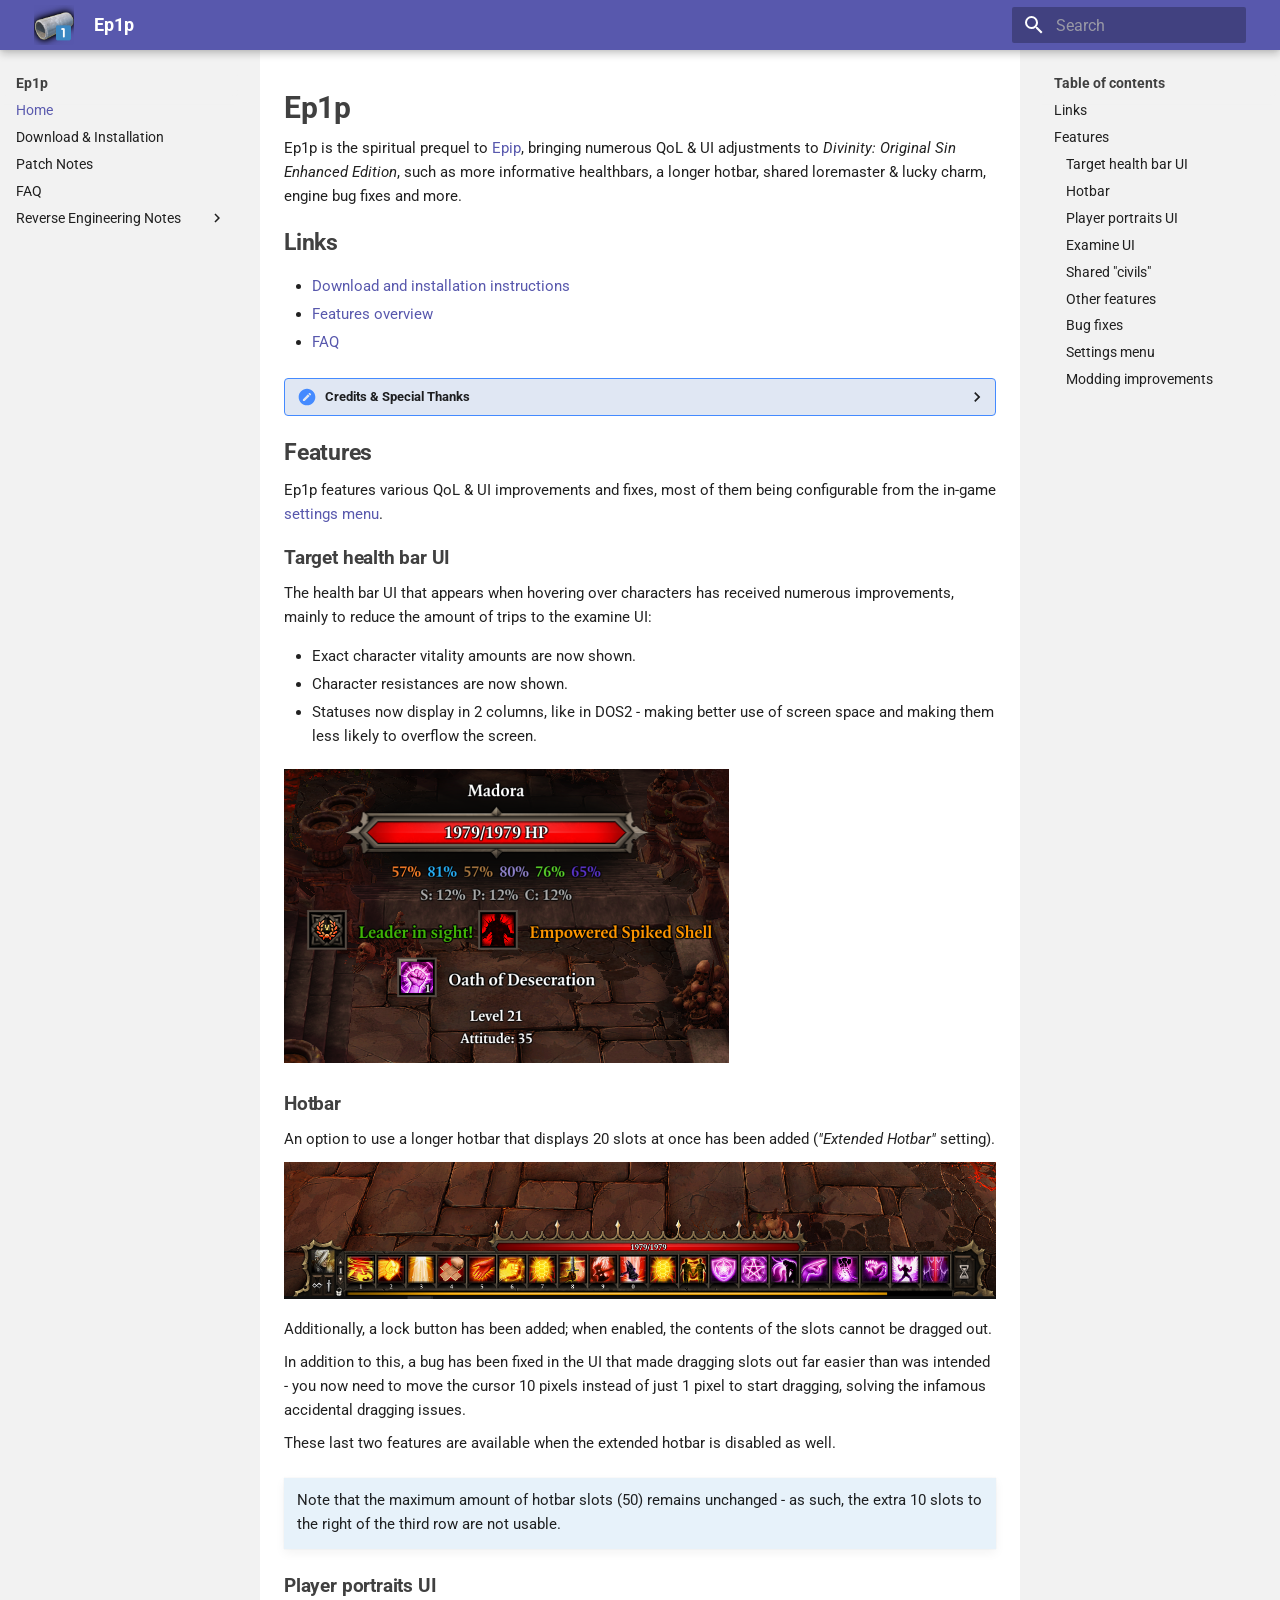
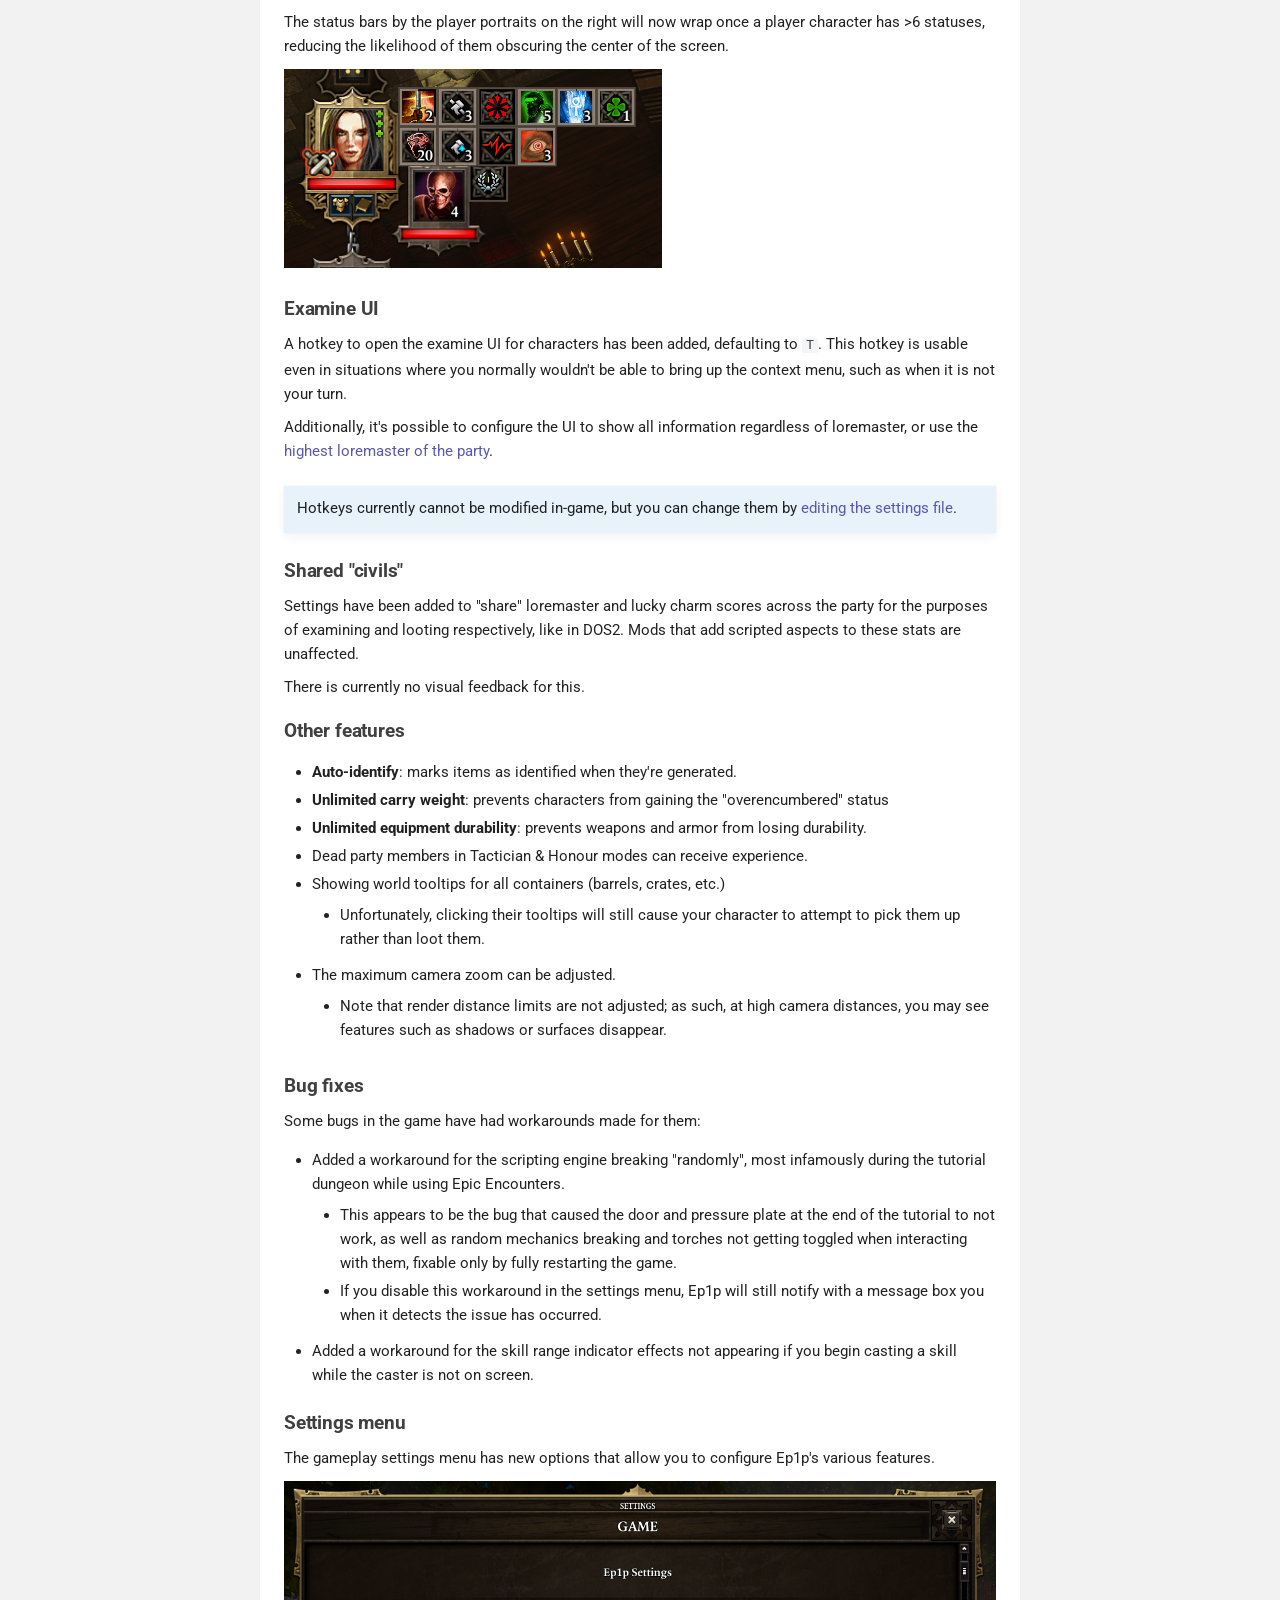
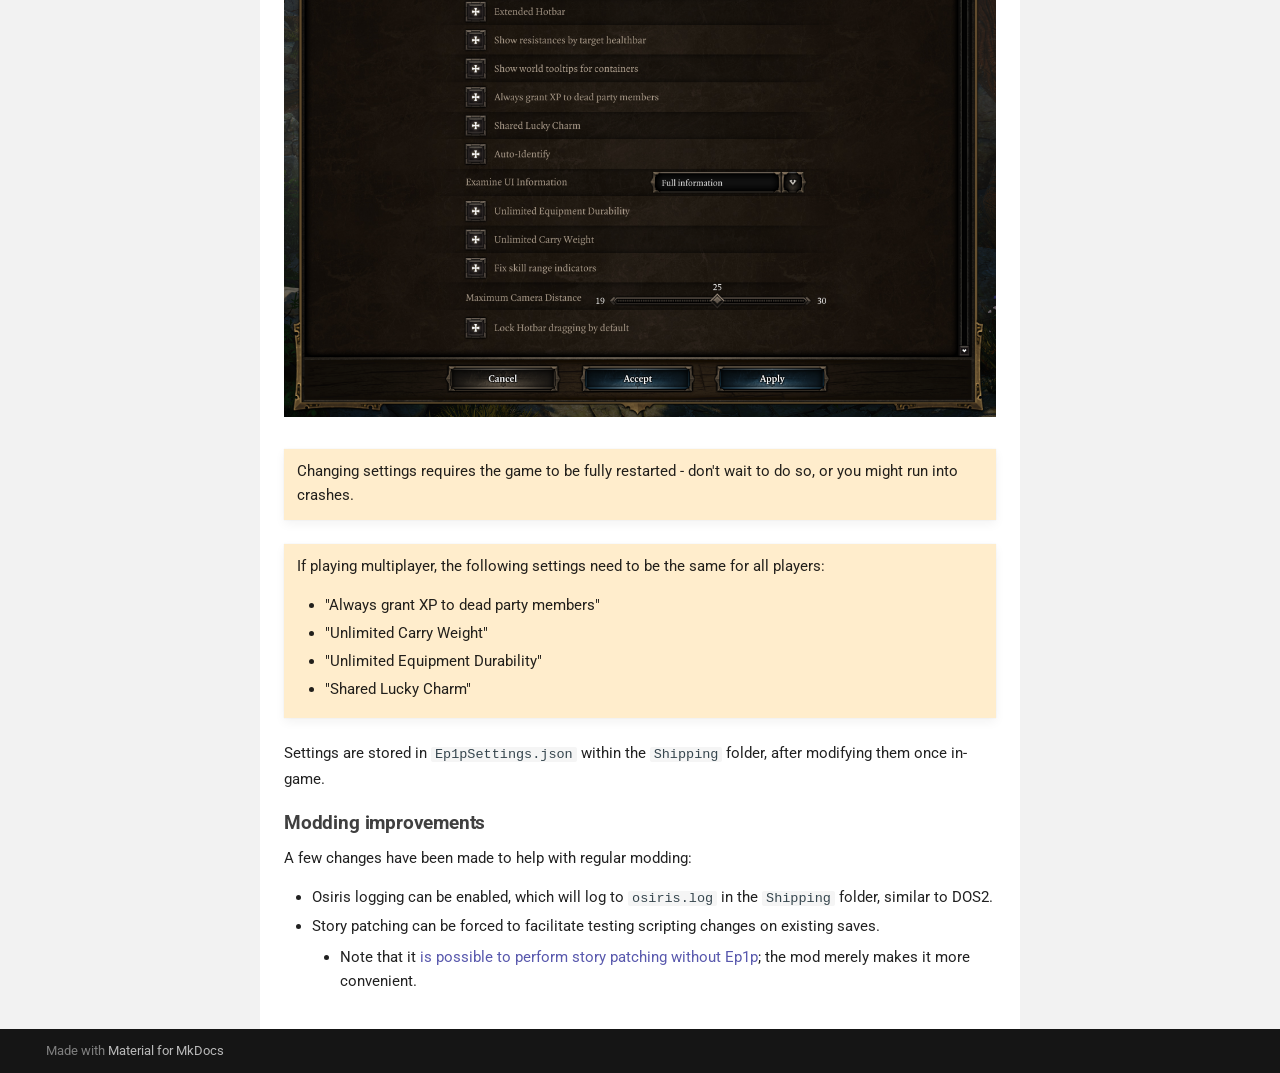
==== commit 8c4c47f1: "Deployed e10d36d with MkDocs version: 1.6.0" ====
--- a/index.html
+++ b/index.html
@@ -6,7 +6,7 @@
       <meta charset="utf-8">
       <meta name="viewport" content="width=device-width,initial-scale=1">
       
-        <meta name="description" content="Ep1p is the spiritual prequel to Epip, bringing numerous QoL &amp; UI adjustments to Divinity: Original Sin Enhanced Edition, such as a longer hotbar, more informative healthbars, shared loremaster &amp; lucky charm, engine bug fixes and more.">
+        <meta name="description" content="Ep1p is the spiritual prequel to Epip, bringing numerous QoL &amp; UI adjustments to Divinity: Original Sin Enhanced Edition, such as more informative healthbars, a longer hotbar, shared loremaster &amp; lucky charm, engine bug fixes and more.">
       
       
       
@@ -249,9 +249,9 @@
     <ul class="md-nav__list" data-md-component="toc" data-md-scrollfix>
       
         <li class="md-nav__item">
-  <a href="#download-installation" class="md-nav__link">
-    <span class="md-ellipsis">
-      Download &amp; Installation
+  <a href="#links" class="md-nav__link">
+    <span class="md-ellipsis">
+      Links
     </span>
   </a>
   
@@ -268,6 +268,15 @@
       <ul class="md-nav__list">
         
           <li class="md-nav__item">
+  <a href="#target-health-bar-ui" class="md-nav__link">
+    <span class="md-ellipsis">
+      Target health bar UI
+    </span>
+  </a>
+  
+</li>
+        
+          <li class="md-nav__item">
   <a href="#hotbar" class="md-nav__link">
     <span class="md-ellipsis">
       Hotbar
@@ -277,63 +286,54 @@
 </li>
         
           <li class="md-nav__item">
+  <a href="#player-portraits-ui" class="md-nav__link">
+    <span class="md-ellipsis">
+      Player portraits UI
+    </span>
+  </a>
+  
+</li>
+        
+          <li class="md-nav__item">
+  <a href="#examine-ui" class="md-nav__link">
+    <span class="md-ellipsis">
+      Examine UI
+    </span>
+  </a>
+  
+</li>
+        
+          <li class="md-nav__item">
+  <a href="#shared-civils" class="md-nav__link">
+    <span class="md-ellipsis">
+      Shared "civils"
+    </span>
+  </a>
+  
+</li>
+        
+          <li class="md-nav__item">
+  <a href="#other-features" class="md-nav__link">
+    <span class="md-ellipsis">
+      Other features
+    </span>
+  </a>
+  
+</li>
+        
+          <li class="md-nav__item">
+  <a href="#bug-fixes" class="md-nav__link">
+    <span class="md-ellipsis">
+      Bug fixes
+    </span>
+  </a>
+  
+</li>
+        
+          <li class="md-nav__item">
   <a href="#settings-menu" class="md-nav__link">
     <span class="md-ellipsis">
       Settings menu
-    </span>
-  </a>
-  
-</li>
-        
-          <li class="md-nav__item">
-  <a href="#shared-civils" class="md-nav__link">
-    <span class="md-ellipsis">
-      Shared "civils"
-    </span>
-  </a>
-  
-</li>
-        
-          <li class="md-nav__item">
-  <a href="#player-portraits-ui" class="md-nav__link">
-    <span class="md-ellipsis">
-      Player portraits UI
-    </span>
-  </a>
-  
-</li>
-        
-          <li class="md-nav__item">
-  <a href="#target-health-bar-ui" class="md-nav__link">
-    <span class="md-ellipsis">
-      Target health bar UI
-    </span>
-  </a>
-  
-</li>
-        
-          <li class="md-nav__item">
-  <a href="#examine-ui" class="md-nav__link">
-    <span class="md-ellipsis">
-      Examine UI
-    </span>
-  </a>
-  
-</li>
-        
-          <li class="md-nav__item">
-  <a href="#other-features" class="md-nav__link">
-    <span class="md-ellipsis">
-      Other features
-    </span>
-  </a>
-  
-</li>
-        
-          <li class="md-nav__item">
-  <a href="#bug-fixes" class="md-nav__link">
-    <span class="md-ellipsis">
-      Bug fixes
     </span>
   </a>
   
@@ -511,9 +511,9 @@
     <ul class="md-nav__list" data-md-component="toc" data-md-scrollfix>
       
         <li class="md-nav__item">
-  <a href="#download-installation" class="md-nav__link">
-    <span class="md-ellipsis">
-      Download &amp; Installation
+  <a href="#links" class="md-nav__link">
+    <span class="md-ellipsis">
+      Links
     </span>
   </a>
   
@@ -530,6 +530,15 @@
       <ul class="md-nav__list">
         
           <li class="md-nav__item">
+  <a href="#target-health-bar-ui" class="md-nav__link">
+    <span class="md-ellipsis">
+      Target health bar UI
+    </span>
+  </a>
+  
+</li>
+        
+          <li class="md-nav__item">
   <a href="#hotbar" class="md-nav__link">
     <span class="md-ellipsis">
       Hotbar
@@ -539,63 +548,54 @@
 </li>
         
           <li class="md-nav__item">
+  <a href="#player-portraits-ui" class="md-nav__link">
+    <span class="md-ellipsis">
+      Player portraits UI
+    </span>
+  </a>
+  
+</li>
+        
+          <li class="md-nav__item">
+  <a href="#examine-ui" class="md-nav__link">
+    <span class="md-ellipsis">
+      Examine UI
+    </span>
+  </a>
+  
+</li>
+        
+          <li class="md-nav__item">
+  <a href="#shared-civils" class="md-nav__link">
+    <span class="md-ellipsis">
+      Shared "civils"
+    </span>
+  </a>
+  
+</li>
+        
+          <li class="md-nav__item">
+  <a href="#other-features" class="md-nav__link">
+    <span class="md-ellipsis">
+      Other features
+    </span>
+  </a>
+  
+</li>
+        
+          <li class="md-nav__item">
+  <a href="#bug-fixes" class="md-nav__link">
+    <span class="md-ellipsis">
+      Bug fixes
+    </span>
+  </a>
+  
+</li>
+        
+          <li class="md-nav__item">
   <a href="#settings-menu" class="md-nav__link">
     <span class="md-ellipsis">
       Settings menu
-    </span>
-  </a>
-  
-</li>
-        
-          <li class="md-nav__item">
-  <a href="#shared-civils" class="md-nav__link">
-    <span class="md-ellipsis">
-      Shared "civils"
-    </span>
-  </a>
-  
-</li>
-        
-          <li class="md-nav__item">
-  <a href="#player-portraits-ui" class="md-nav__link">
-    <span class="md-ellipsis">
-      Player portraits UI
-    </span>
-  </a>
-  
-</li>
-        
-          <li class="md-nav__item">
-  <a href="#target-health-bar-ui" class="md-nav__link">
-    <span class="md-ellipsis">
-      Target health bar UI
-    </span>
-  </a>
-  
-</li>
-        
-          <li class="md-nav__item">
-  <a href="#examine-ui" class="md-nav__link">
-    <span class="md-ellipsis">
-      Examine UI
-    </span>
-  </a>
-  
-</li>
-        
-          <li class="md-nav__item">
-  <a href="#other-features" class="md-nav__link">
-    <span class="md-ellipsis">
-      Other features
-    </span>
-  </a>
-  
-</li>
-        
-          <li class="md-nav__item">
-  <a href="#bug-fixes" class="md-nav__link">
-    <span class="md-ellipsis">
-      Bug fixes
     </span>
   </a>
   
@@ -631,9 +631,13 @@
 
 
 <div><h1 id="ep1p">Ep1p<a class="headerlink" href="#ep1p" title="Permanent link">¶</a></h1>
-<p>Ep1p is the spiritual prequel to <a href="https://pinewood.team/epip">Epip</a>, bringing numerous QoL &amp; UI adjustments to <em>Divinity: Original Sin Enhanced Edition</em>, such as a longer hotbar, more informative healthbars, shared loremaster &amp; lucky charm, engine bug fixes and more.</p>
-<h2 id="download-installation">Download &amp; Installation<a class="headerlink" href="#download-installation" title="Permanent link">¶</a></h2>
-<p><a href="download/">Download and installation instructions can be found here.</a></p>
+<p>Ep1p is the spiritual prequel to <a href="https://pinewood.team/epip">Epip</a>, bringing numerous QoL &amp; UI adjustments to <em>Divinity: Original Sin Enhanced Edition</em>, such as more informative healthbars, a longer hotbar, shared loremaster &amp; lucky charm, engine bug fixes and more.</p>
+<h2 id="links">Links<a class="headerlink" href="#links" title="Permanent link">¶</a></h2>
+<ul>
+<li><a href="download/">Download and installation instructions</a></li>
+<li><a href="#features">Features overview</a></li>
+<li><a href="faq/">FAQ</a></li>
+</ul>
 <details>
 <summary>Credits &amp; Special Thanks</summary>
 <p>Special thanks to:</p>
@@ -650,14 +654,63 @@
 </details>
 <h2 id="features">Features<a class="headerlink" href="#features" title="Permanent link">¶</a></h2>
 <p>Ep1p features various QoL &amp; UI improvements and fixes, most of them being configurable from the in-game <a href="#settings-menu">settings menu</a>.</p>
+<h3 id="target-health-bar-ui">Target health bar UI<a class="headerlink" href="#target-health-bar-ui" title="Permanent link">¶</a></h3>
+<p>The health bar UI that appears when hovering over characters has received numerous improvements, mainly to reduce the amount of trips to the examine UI:</p>
+<ul>
+<li>Exact character vitality amounts are now shown.</li>
+<li>Character resistances are now shown.</li>
+<li>Statuses now display in 2 columns, like in DOS2 - making better use of screen space and making them less likely to overflow the screen.</li>
+</ul>
+<p><img alt="Target info UI." src="img/features/target_info.png"></p>
 <h3 id="hotbar">Hotbar<a class="headerlink" href="#hotbar" title="Permanent link">¶</a></h3>
 <p>An option to use a longer hotbar that displays 20 slots at once has been added (<em>"Extended Hotbar"</em> setting).</p>
-<p>TODO img</p>
-<p>Additionally, a lock button has been added; when enabled, the contents of the slots cannot be dragged out. In addition to this, a bug has been fixed in the UI that made dragging slots out far easier than was intended - you now need to move the cursor 10 pixels instead of just 1 pixel to start dragging, solving the infamous accidental dragging issues. These 2 features are available when the extended hotbar is disabled as well.</p>
+<p><img alt="Extended Hotbar." src="img/features/bottom_bar.png"></p>
+<p>Additionally, a lock button has been added; when enabled, the contents of the slots cannot be dragged out.</p>
+<p>In addition to this, a bug has been fixed in the UI that made dragging slots out far easier than was intended - you now need to move the cursor 10 pixels instead of just 1 pixel to start dragging, solving the infamous accidental dragging issues.</p>
+<p>These last two features are available when the extended hotbar is disabled as well.</p>
+<div class="admonition info">
 <p>Note that the maximum amount of hotbar slots (50) remains unchanged - as such, the extra 10 slots to the right of the third row are not usable.</p>
+</div>
+<h3 id="player-portraits-ui">Player portraits UI<a class="headerlink" href="#player-portraits-ui" title="Permanent link">¶</a></h3>
+<p>The status bars by the player portraits on the right will now wrap once a player character has &gt;6 statuses, reducing the likelihood of them obscuring the center of the screen.</p>
+<p><img alt="Wrapping status bar." src="img/features/player_info.png"></p>
+<h3 id="examine-ui">Examine UI<a class="headerlink" href="#examine-ui" title="Permanent link">¶</a></h3>
+<p>A hotkey to open the examine UI for characters has been added, defaulting to <code>T</code>. This hotkey is usable even in situations where you normally wouldn't be able to bring up the context menu, such as when it is not your turn.</p>
+<p>Additionally, it's possible to configure the UI to show all information regardless of loremaster, or use the <a href="#shared-civils">highest loremaster of the party</a>.</p>
+<div class="admonition info">
+<p>Hotkeys currently cannot be modified in-game, but you can change them by <a href="faq/#can-i-rebind-the-new-hotkeys">editing the settings file</a>.</p>
+</div>
+<h3 id="shared-civils">Shared "civils"<a class="headerlink" href="#shared-civils" title="Permanent link">¶</a></h3>
+<p>Settings have been added to "share" loremaster and lucky charm scores across the party for the purposes of examining and looting respectively, like in DOS2. Mods that add scripted aspects to these stats are unaffected.</p>
+<p>There is currently no visual feedback for this.</p>
+<h3 id="other-features">Other features<a class="headerlink" href="#other-features" title="Permanent link">¶</a></h3>
+<ul>
+<li><strong>Auto-identify</strong>: marks items as identified when they're generated.</li>
+<li><strong>Unlimited carry weight</strong>: prevents characters from gaining the "overencumbered" status</li>
+<li><strong>Unlimited equipment durability</strong>: prevents weapons and armor from losing durability.</li>
+<li>Dead party members in Tactician &amp; Honour modes can receive experience.</li>
+<li>Showing world tooltips for all containers (barrels, crates, etc.)<ul>
+<li>Unfortunately, clicking their tooltips will still cause your character to attempt to pick them up rather than loot them.</li>
+</ul>
+</li>
+<li>The maximum camera zoom can be adjusted.<ul>
+<li>Note that render distance limits are not adjusted; as such, at high camera distances, you may see features such as shadows or surfaces disappear.</li>
+</ul>
+</li>
+</ul>
+<h3 id="bug-fixes">Bug fixes<a class="headerlink" href="#bug-fixes" title="Permanent link">¶</a></h3>
+<p>Some bugs in the game have had workarounds made for them:</p>
+<ul>
+<li>Added a workaround for the scripting engine breaking "randomly", most infamously during the tutorial dungeon while using Epic Encounters.<ul>
+<li>This appears to be the bug that caused the door and pressure plate at the end of the tutorial to not work, as well as random mechanics breaking and torches not getting toggled when interacting with them, fixable only by fully restarting the game.</li>
+<li>If you disable this workaround in the settings menu, Ep1p will still notify with a message box you when it detects the issue has occurred.</li>
+</ul>
+</li>
+<li>Added a workaround for the skill range indicator effects not appearing if you begin casting a skill while the caster is not on screen.</li>
+</ul>
 <h3 id="settings-menu">Settings menu<a class="headerlink" href="#settings-menu" title="Permanent link">¶</a></h3>
 <p>The gameplay settings menu has new options that allow you to configure Ep1p's various features.</p>
-<p>TODO img</p>
+<p><img alt="Settings menu." src="img/features/settings_menu.png"></p>
 <div class="admonition warning">
 <p>Changing settings requires the game to be fully restarted - don't wait to do so, or you might run into crashes.</p>
 </div>
@@ -671,47 +724,6 @@
 </ul>
 </div>
 <p>Settings are stored in <code>Ep1pSettings.json</code> within the <code>Shipping</code> folder, after modifying them once in-game.</p>
-<h3 id="shared-civils">Shared "civils"<a class="headerlink" href="#shared-civils" title="Permanent link">¶</a></h3>
-<p>Settings have been added to "share" loremaster and lucky charm scores across the party for the purposes of examining and looting respectively, like in DOS2. Mods that add scripted aspects to these stats are unaffected.</p>
-<p>There is currently no visual feedback for this.</p>
-<h3 id="player-portraits-ui">Player portraits UI<a class="headerlink" href="#player-portraits-ui" title="Permanent link">¶</a></h3>
-<p>The status bars by the player portraits on the right will now wrap once a player character has &gt;6 statuses, reducing the likelihood of them obscuring the center of the screen.</p>
-<h3 id="target-health-bar-ui">Target health bar UI<a class="headerlink" href="#target-health-bar-ui" title="Permanent link">¶</a></h3>
-<p>The health bar UI that appears when hovering over characters has received numerous improvements, mainly to reduce the amount of trips to the examine UI:
-- Exact character vitality amounts are now shown.
-- Character resistances are now shown.
-- Statuses now display in 2 columns, like in DOS2 - making better use of screen space and making them less likely to overflow the screen.</p>
-<h3 id="examine-ui">Examine UI<a class="headerlink" href="#examine-ui" title="Permanent link">¶</a></h3>
-<p>A hotkey to open the examine UI for characters has been added, defaulting to <code>T</code>. This hotkey is usable even in situations where you normally wouldn't be able to bring up the context menu, such as when it is not your turn.</p>
-<p>Additionally, it's possible to configure the UI to show all information regardless of loremaster, or use the <a href="#shared-civils">highest loremaster of the party</a>.</p>
-<div class="admonition info">
-<p>Hotkeys currently cannot be modified in-game, but you can change them by <a href="faq/#can-i-rebind-the-new-hotkeys">editing the settings file</a>.</p>
-</div>
-<h3 id="other-features">Other features<a class="headerlink" href="#other-features" title="Permanent link">¶</a></h3>
-<ul>
-<li>Auto-identify: marks items as identified when they're generated.</li>
-<li>Unlimited carry weight: prevents characters from gaining the "overencumbered" status</li>
-<li>Unlimited equipment durability: prevents weapons and armor from losing durability.</li>
-<li>Dead party members in Tactician &amp; Honour modes can receive experience.</li>
-<li>Showing world tooltips for all containers (barrels, crates, etc.)<ul>
-<li>Unfortunately, clicking their tooltips will still cause your character to attempt to pick them up rather than loot them.</li>
-</ul>
-</li>
-<li>The maximum camera zoom can be adjusted.<ul>
-<li>Note that render distance limits are not adjusted; as such, at high camera distances, you may see features such as shadows or surfaces disappear.</li>
-</ul>
-</li>
-</ul>
-<h3 id="bug-fixes">Bug fixes<a class="headerlink" href="#bug-fixes" title="Permanent link">¶</a></h3>
-<p>Some bugs in the game have had workarounds made:</p>
-<ul>
-<li>Added a workaround for the scripting engine breaking "randomly", most infamously during the tutorial dungeon while using Epic Encounters.<ul>
-<li>This appears to be the bug that caused the door and pressure plate at the end of the tutorial to not work, as well as random mechanics breaking and torches not getting toggled when interacting with them, fixable only by fully restarting the game.</li>
-<li>If you disable this workaround in the settings menu, Ep1p will still notify with a message box you when it detects the issue has occurred.</li>
-</ul>
-</li>
-<li>Added a workaround for the skill range indicator effects not appearing if you begin casting a skill while the character is not on screen.</li>
-</ul>
 <h3 id="modding-improvements">Modding improvements<a class="headerlink" href="#modding-improvements" title="Permanent link">¶</a></h3>
 <p>A few changes have been made to help with regular modding:</p>
 <ul>
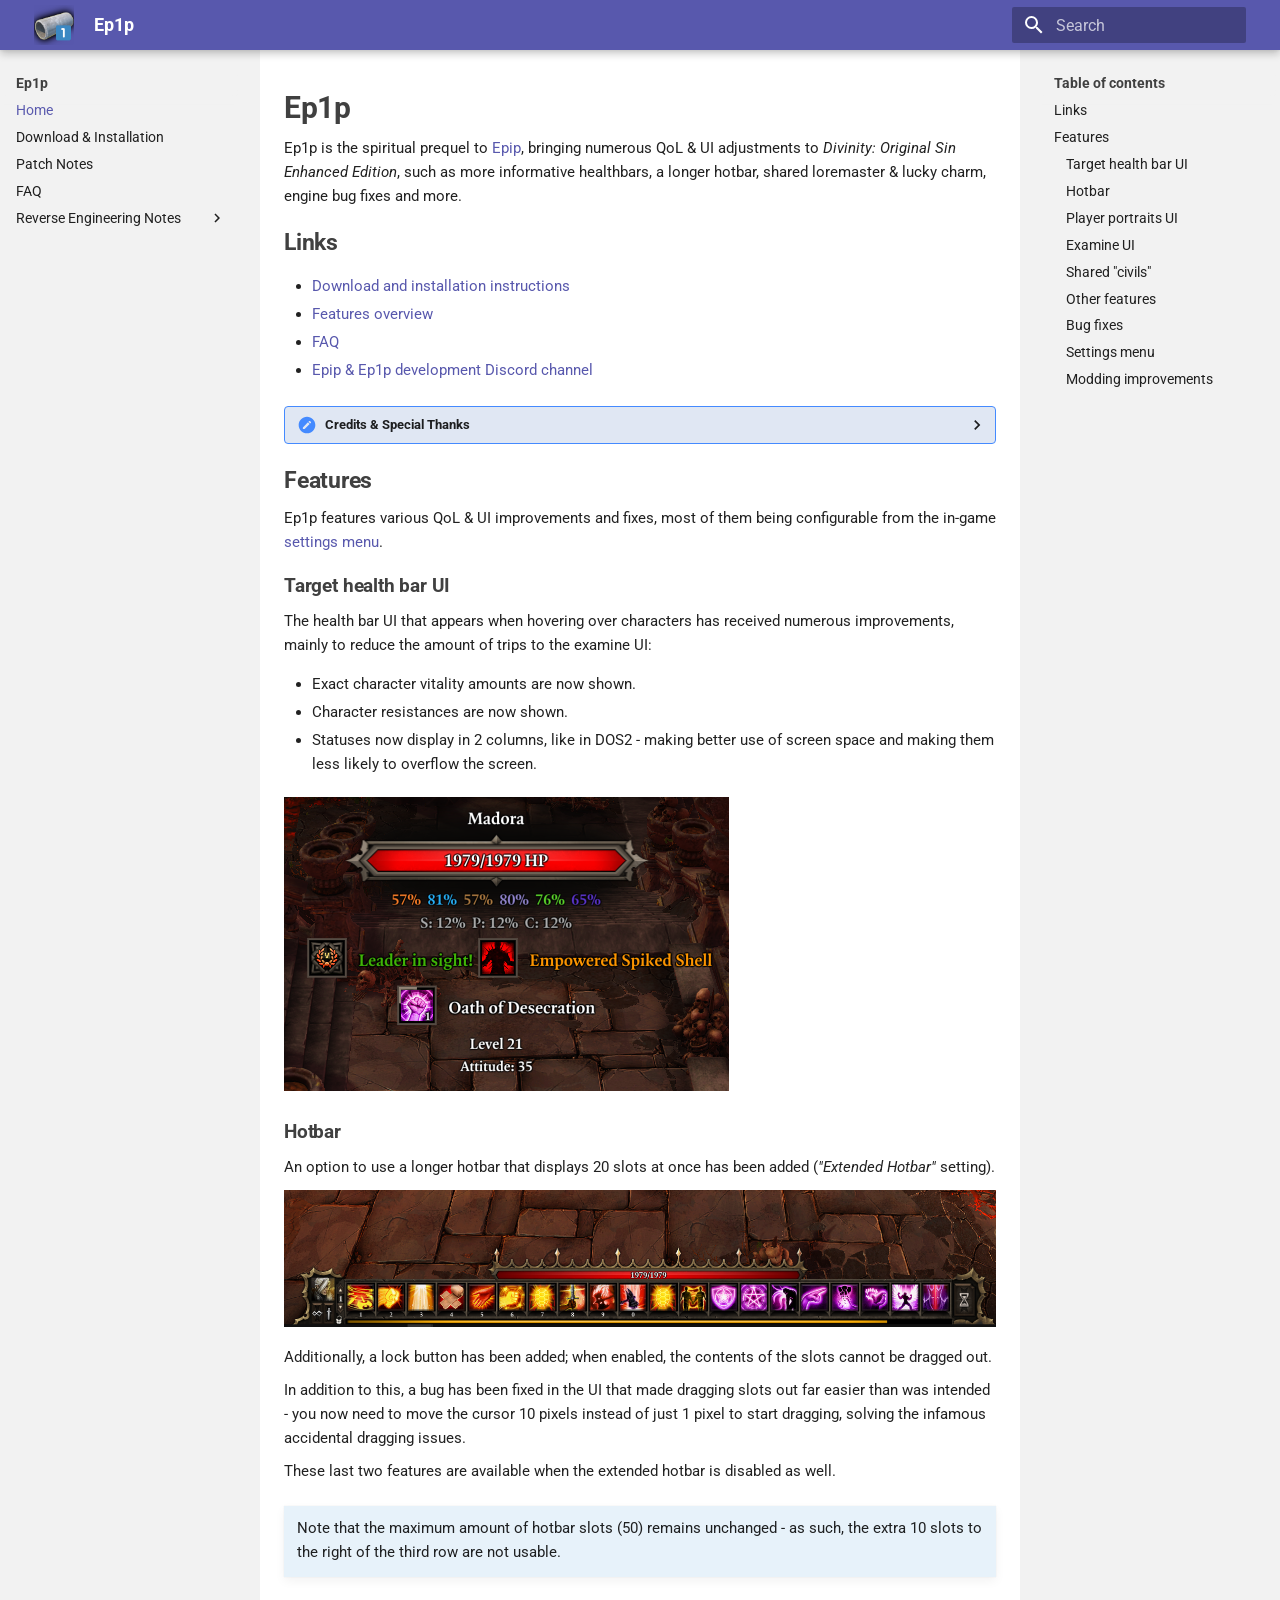
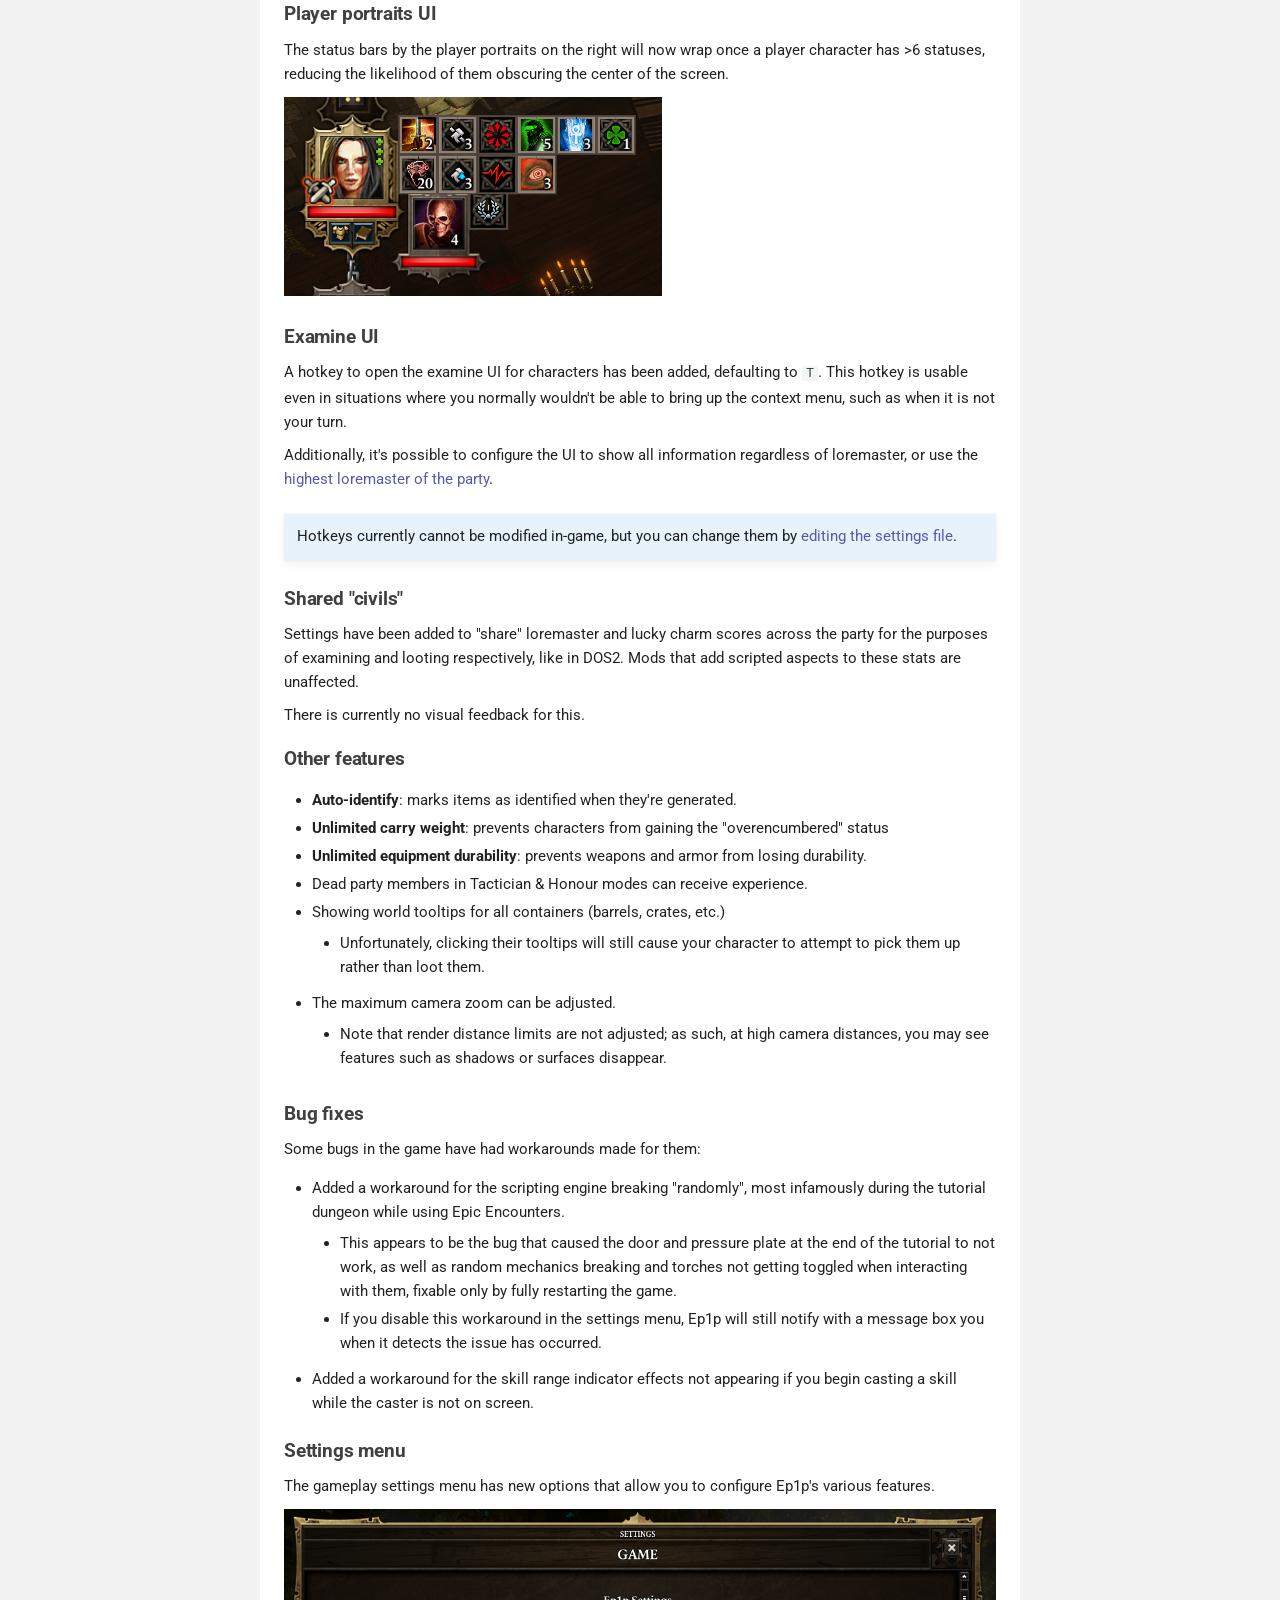
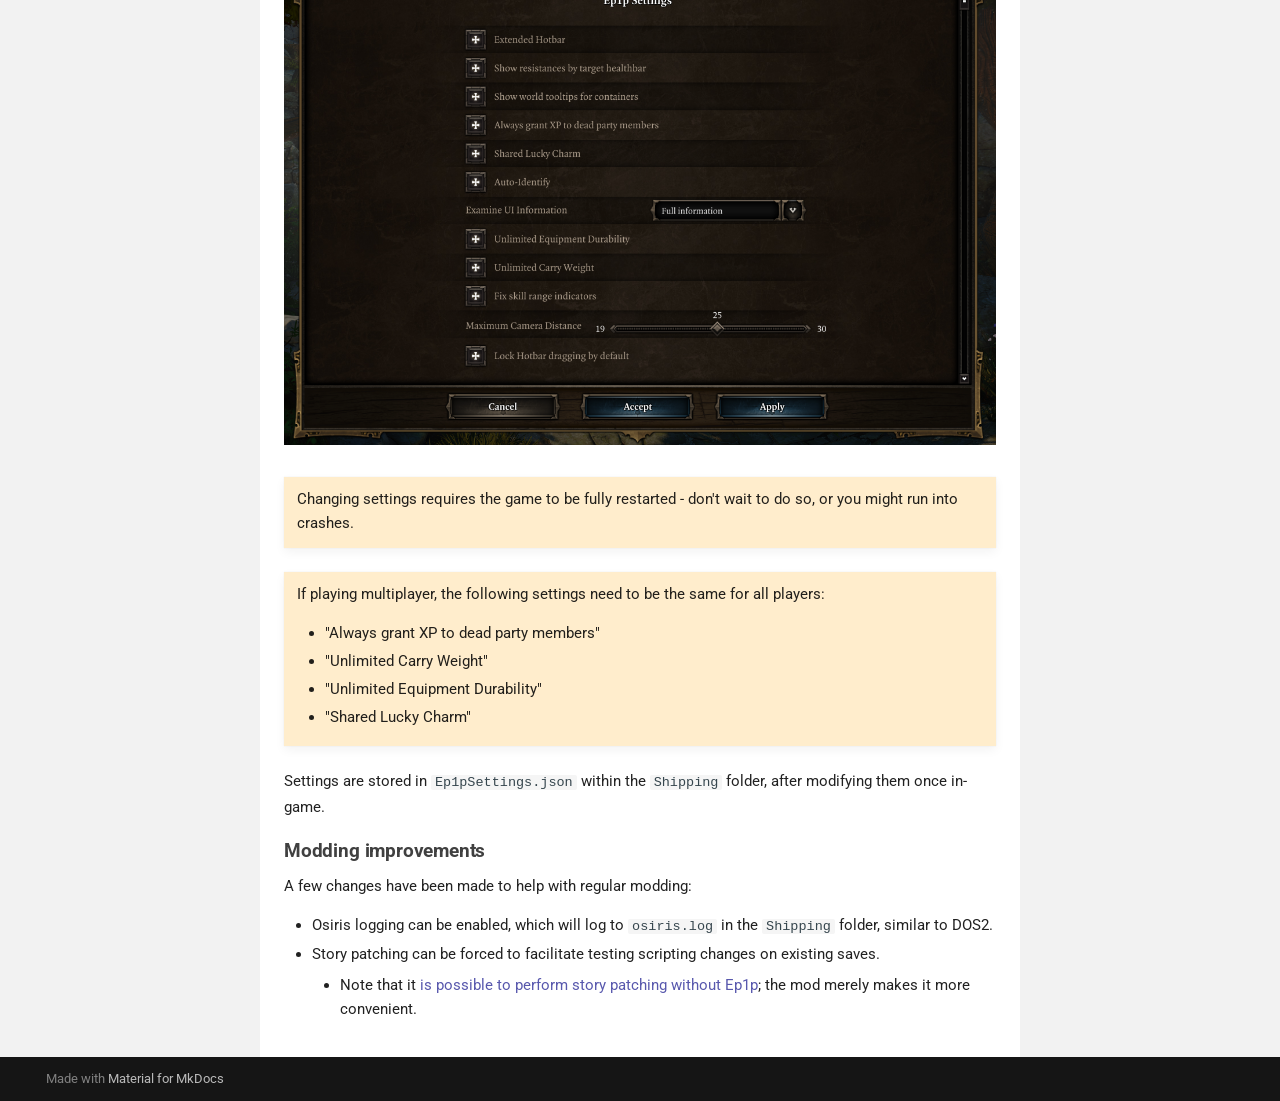
==== commit c0cc7dd7: "Deployed 2cb9ef7 with MkDocs version: 1.6.0" ====
--- a/index.html
+++ b/index.html
@@ -637,6 +637,7 @@
 <li><a href="download/">Download and installation instructions</a></li>
 <li><a href="#features">Features overview</a></li>
 <li><a href="faq/">FAQ</a></li>
+<li><a href="https://discord.gg/SevYmQc573">Epip &amp; Ep1p development Discord channel</a></li>
 </ul>
 <details>
 <summary>Credits &amp; Special Thanks</summary>
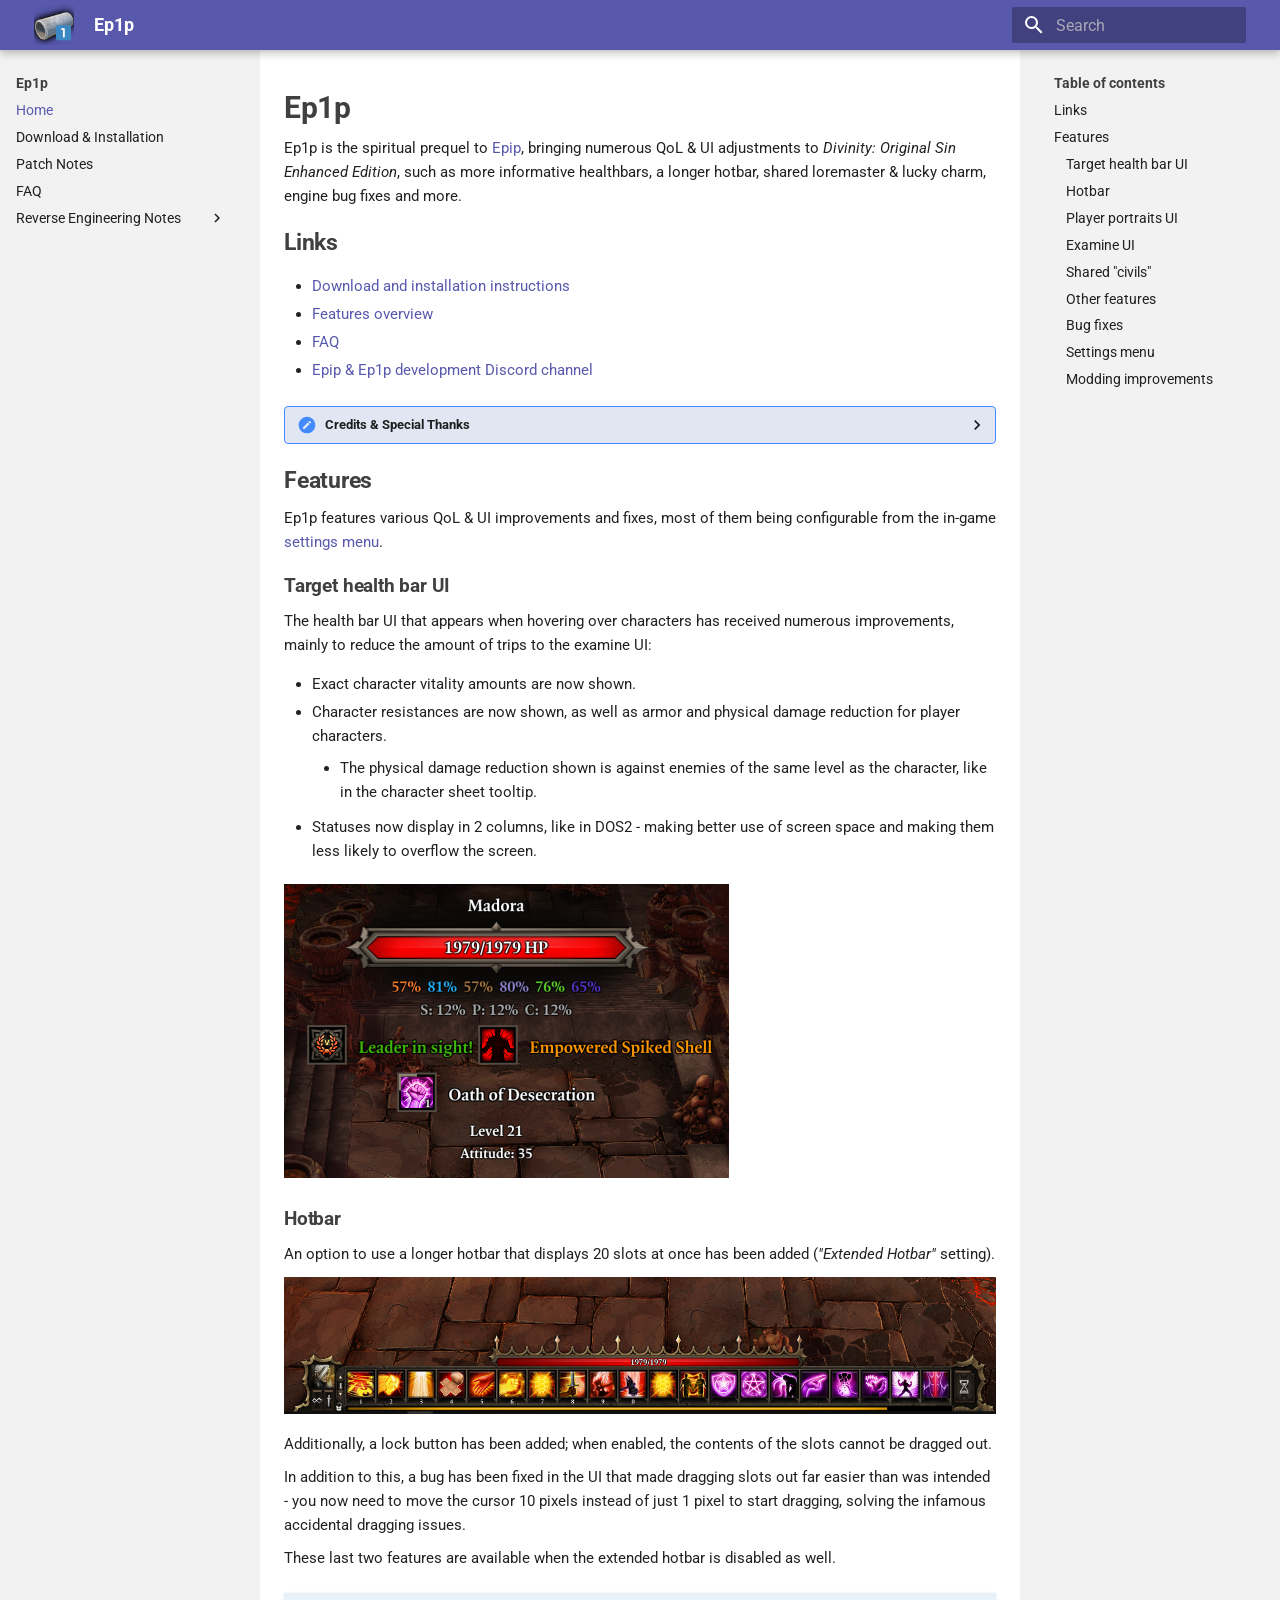
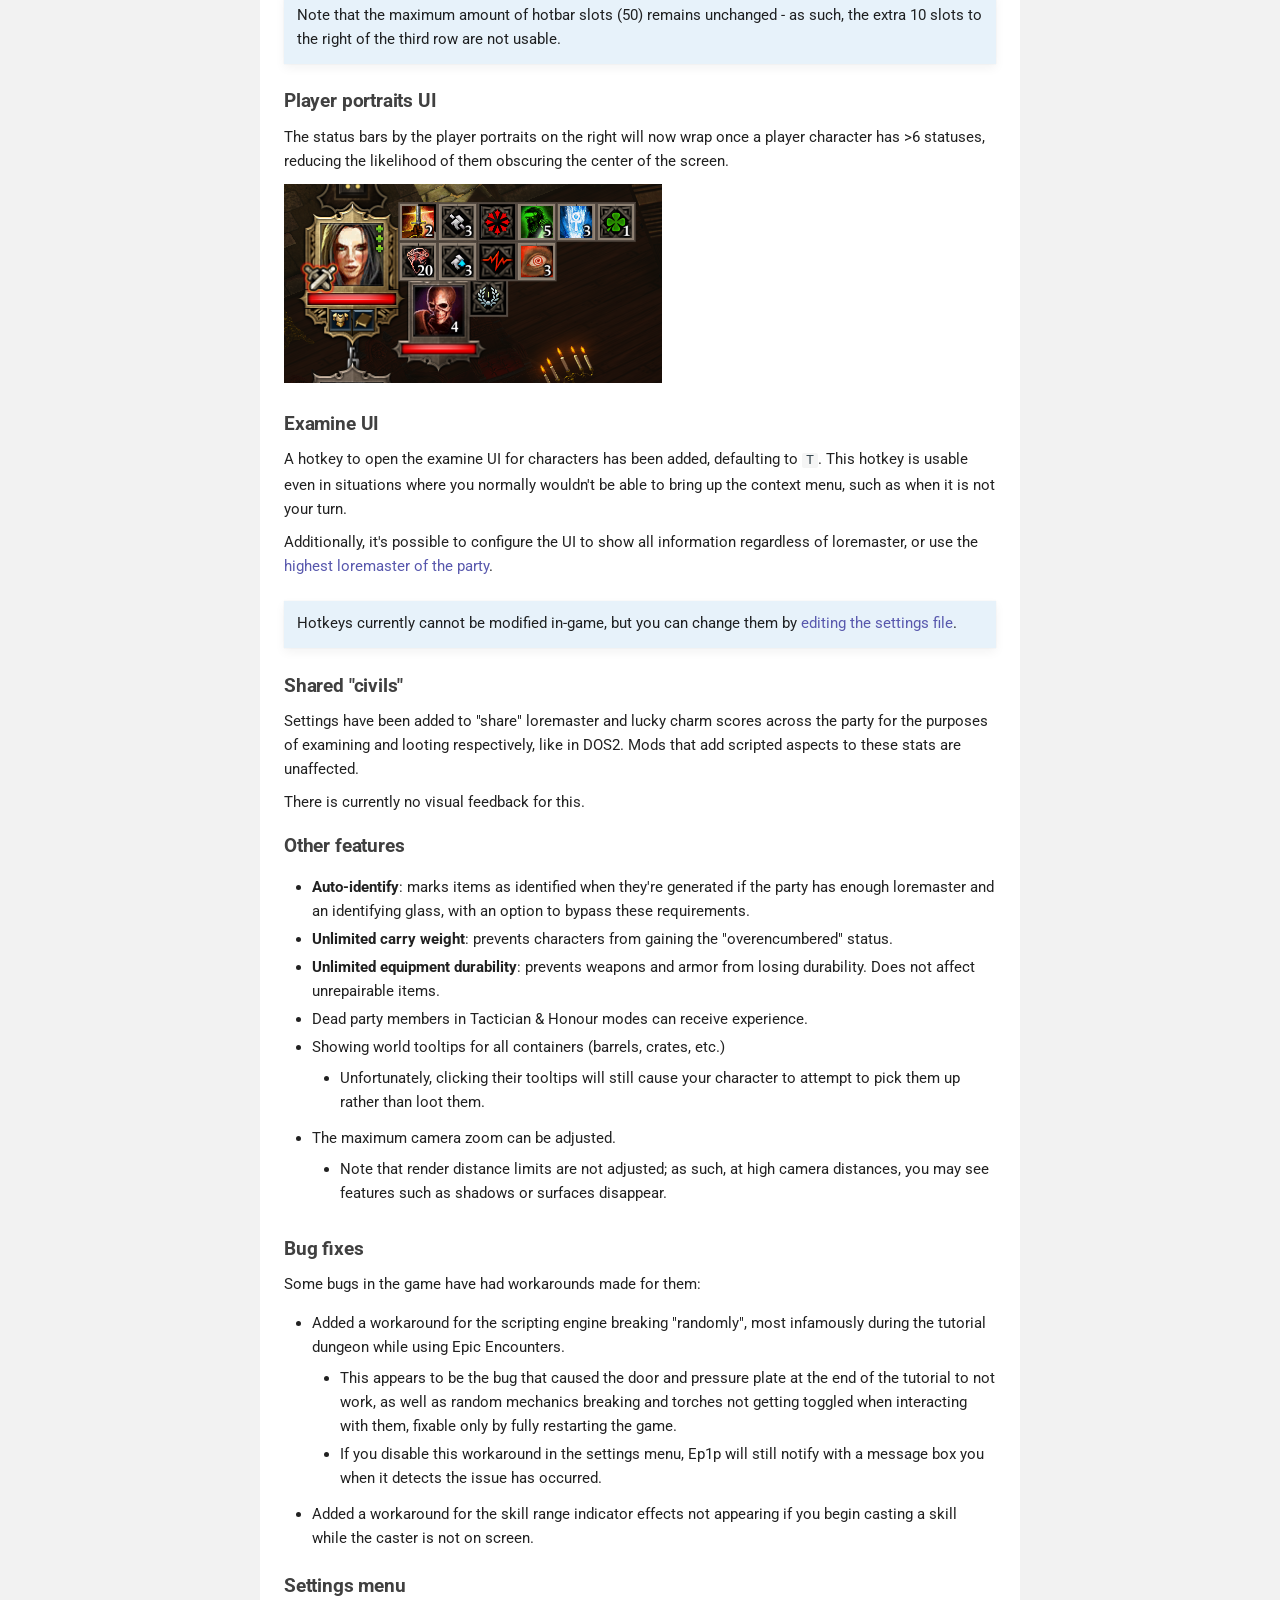
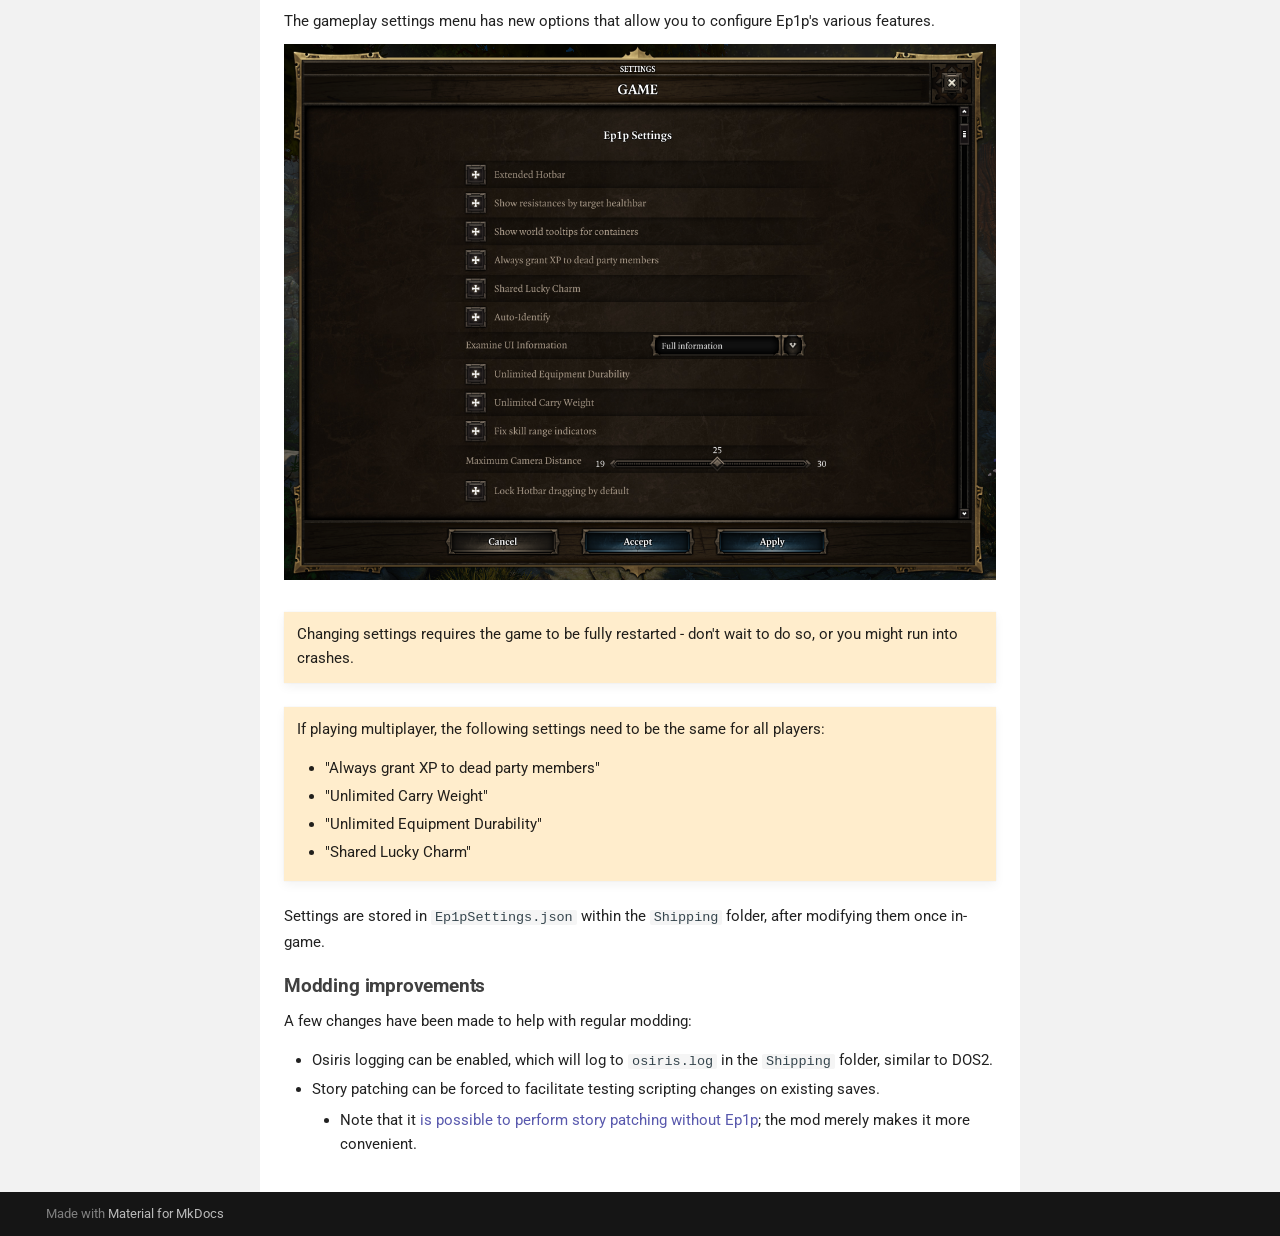
==== commit 5f3bbdac: "Deployed d7985c4 with MkDocs version: 1.6.0" ====
--- a/index.html
+++ b/index.html
@@ -659,7 +659,10 @@
 <p>The health bar UI that appears when hovering over characters has received numerous improvements, mainly to reduce the amount of trips to the examine UI:</p>
 <ul>
 <li>Exact character vitality amounts are now shown.</li>
-<li>Character resistances are now shown.</li>
+<li>Character resistances are now shown, as well as armor and physical damage reduction for player characters.<ul>
+<li>The physical damage reduction shown is against enemies of the same level as the character, like in the character sheet tooltip.</li>
+</ul>
+</li>
 <li>Statuses now display in 2 columns, like in DOS2 - making better use of screen space and making them less likely to overflow the screen.</li>
 </ul>
 <p><img alt="Target info UI." src="img/features/target_info.png"></p>
@@ -686,9 +689,9 @@
 <p>There is currently no visual feedback for this.</p>
 <h3 id="other-features">Other features<a class="headerlink" href="#other-features" title="Permanent link">¶</a></h3>
 <ul>
-<li><strong>Auto-identify</strong>: marks items as identified when they're generated.</li>
-<li><strong>Unlimited carry weight</strong>: prevents characters from gaining the "overencumbered" status</li>
-<li><strong>Unlimited equipment durability</strong>: prevents weapons and armor from losing durability.</li>
+<li><strong>Auto-identify</strong>: marks items as identified when they're generated if the party has enough loremaster and an identifying glass, with an option to bypass these requirements.</li>
+<li><strong>Unlimited carry weight</strong>: prevents characters from gaining the "overencumbered" status.</li>
+<li><strong>Unlimited equipment durability</strong>: prevents weapons and armor from losing durability. Does not affect unrepairable items.</li>
 <li>Dead party members in Tactician &amp; Honour modes can receive experience.</li>
 <li>Showing world tooltips for all containers (barrels, crates, etc.)<ul>
 <li>Unfortunately, clicking their tooltips will still cause your character to attempt to pick them up rather than loot them.</li>
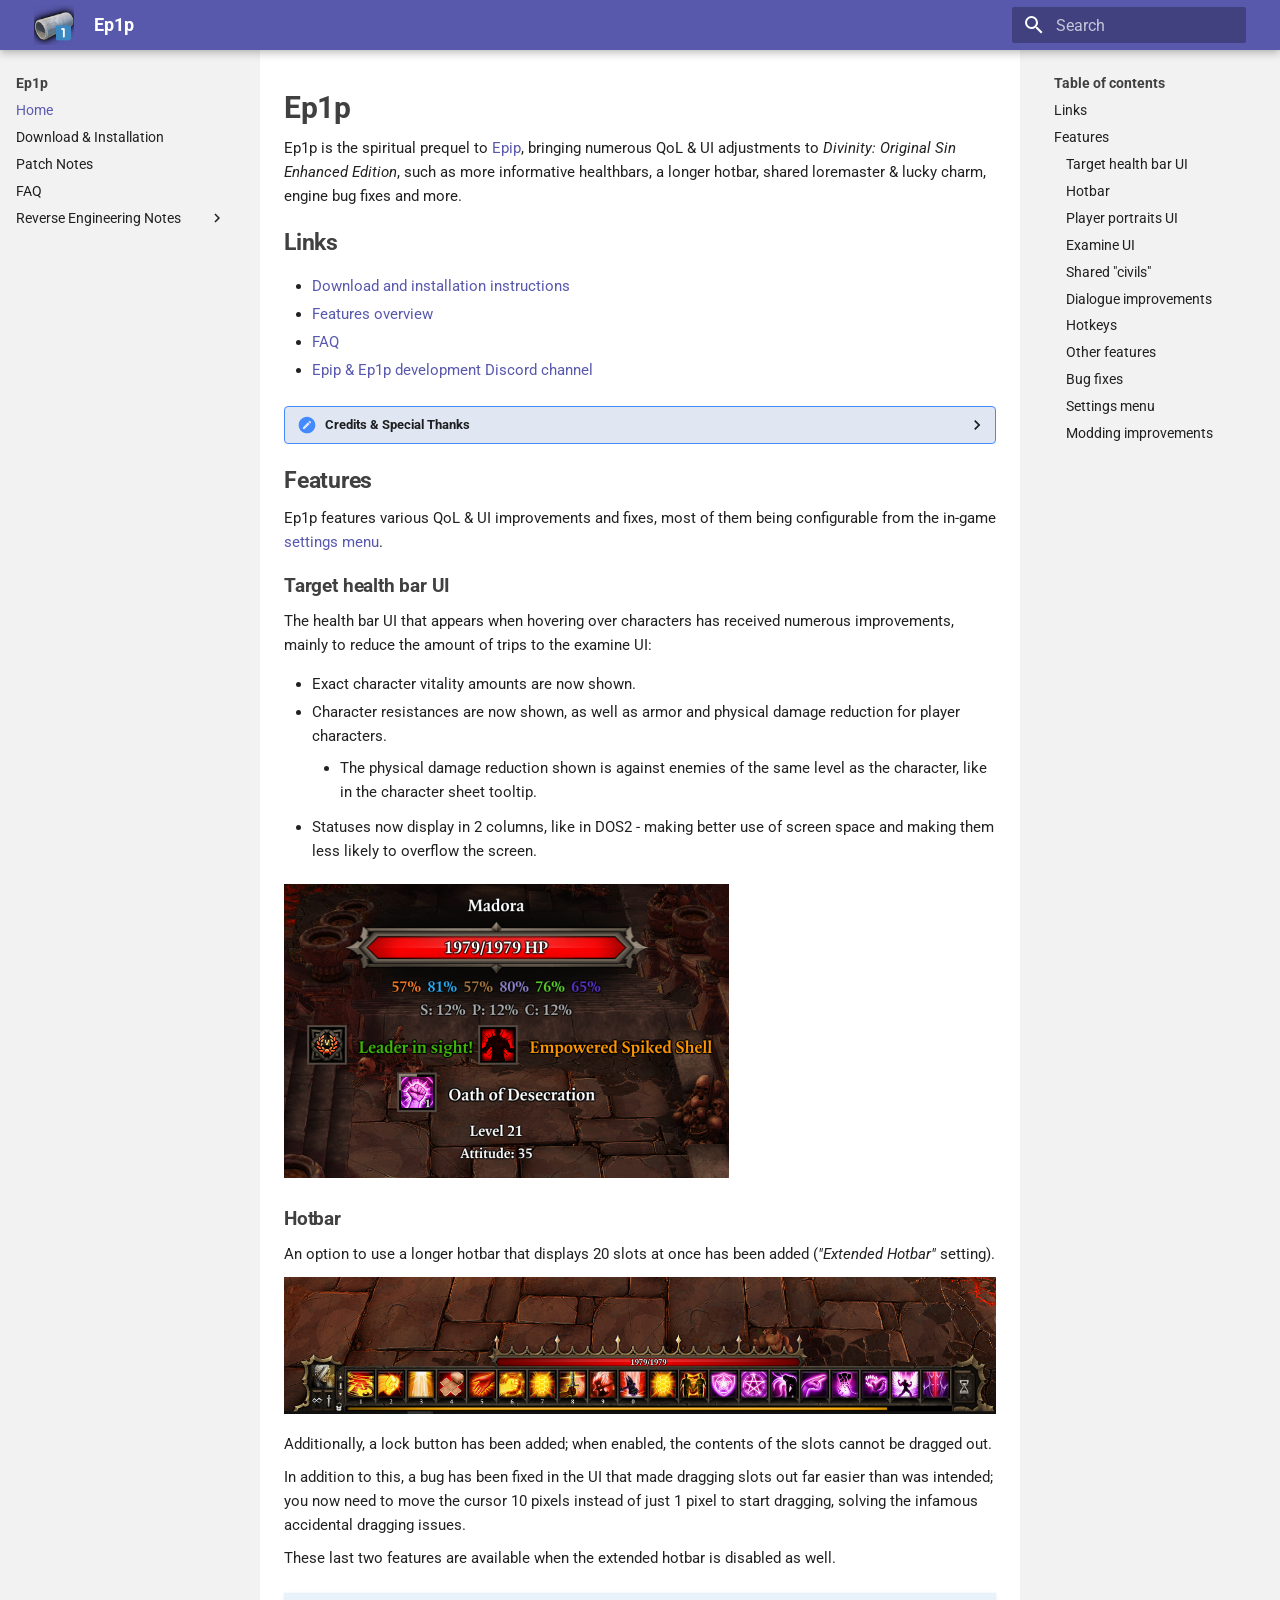
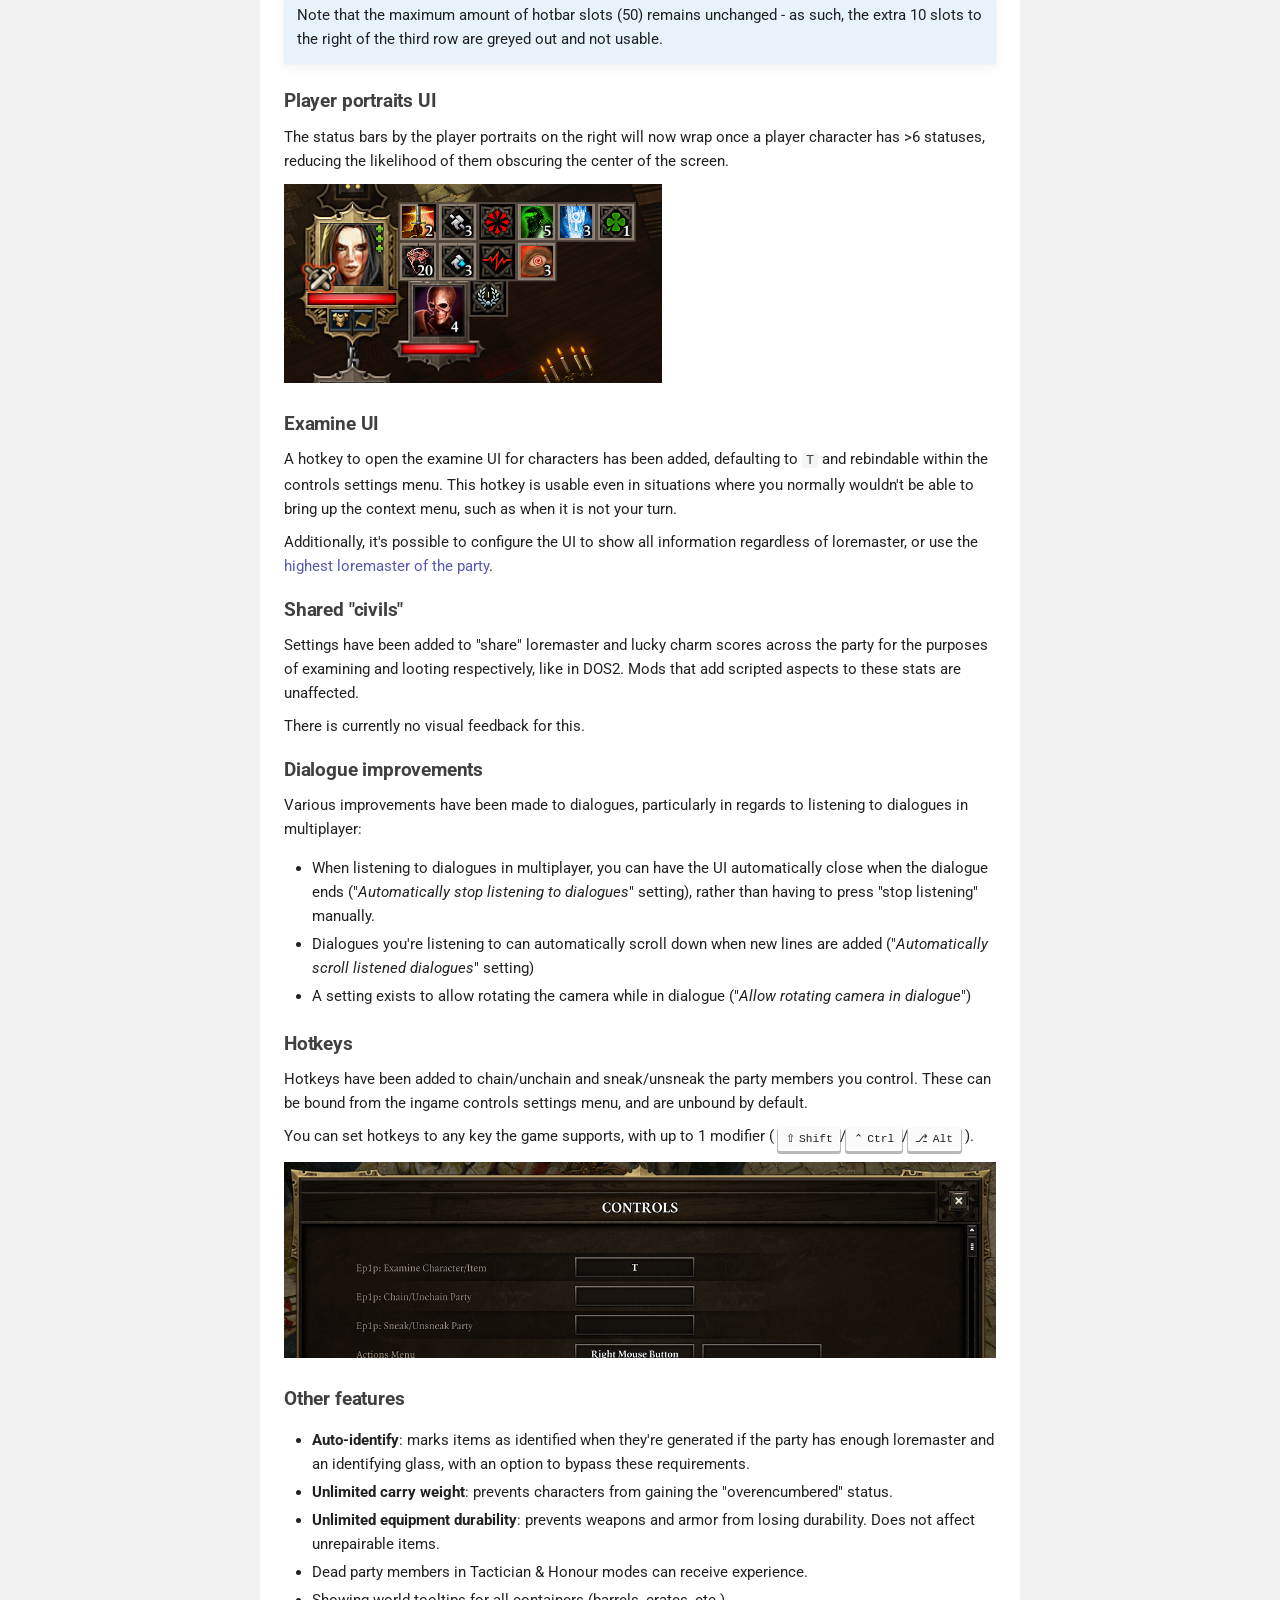
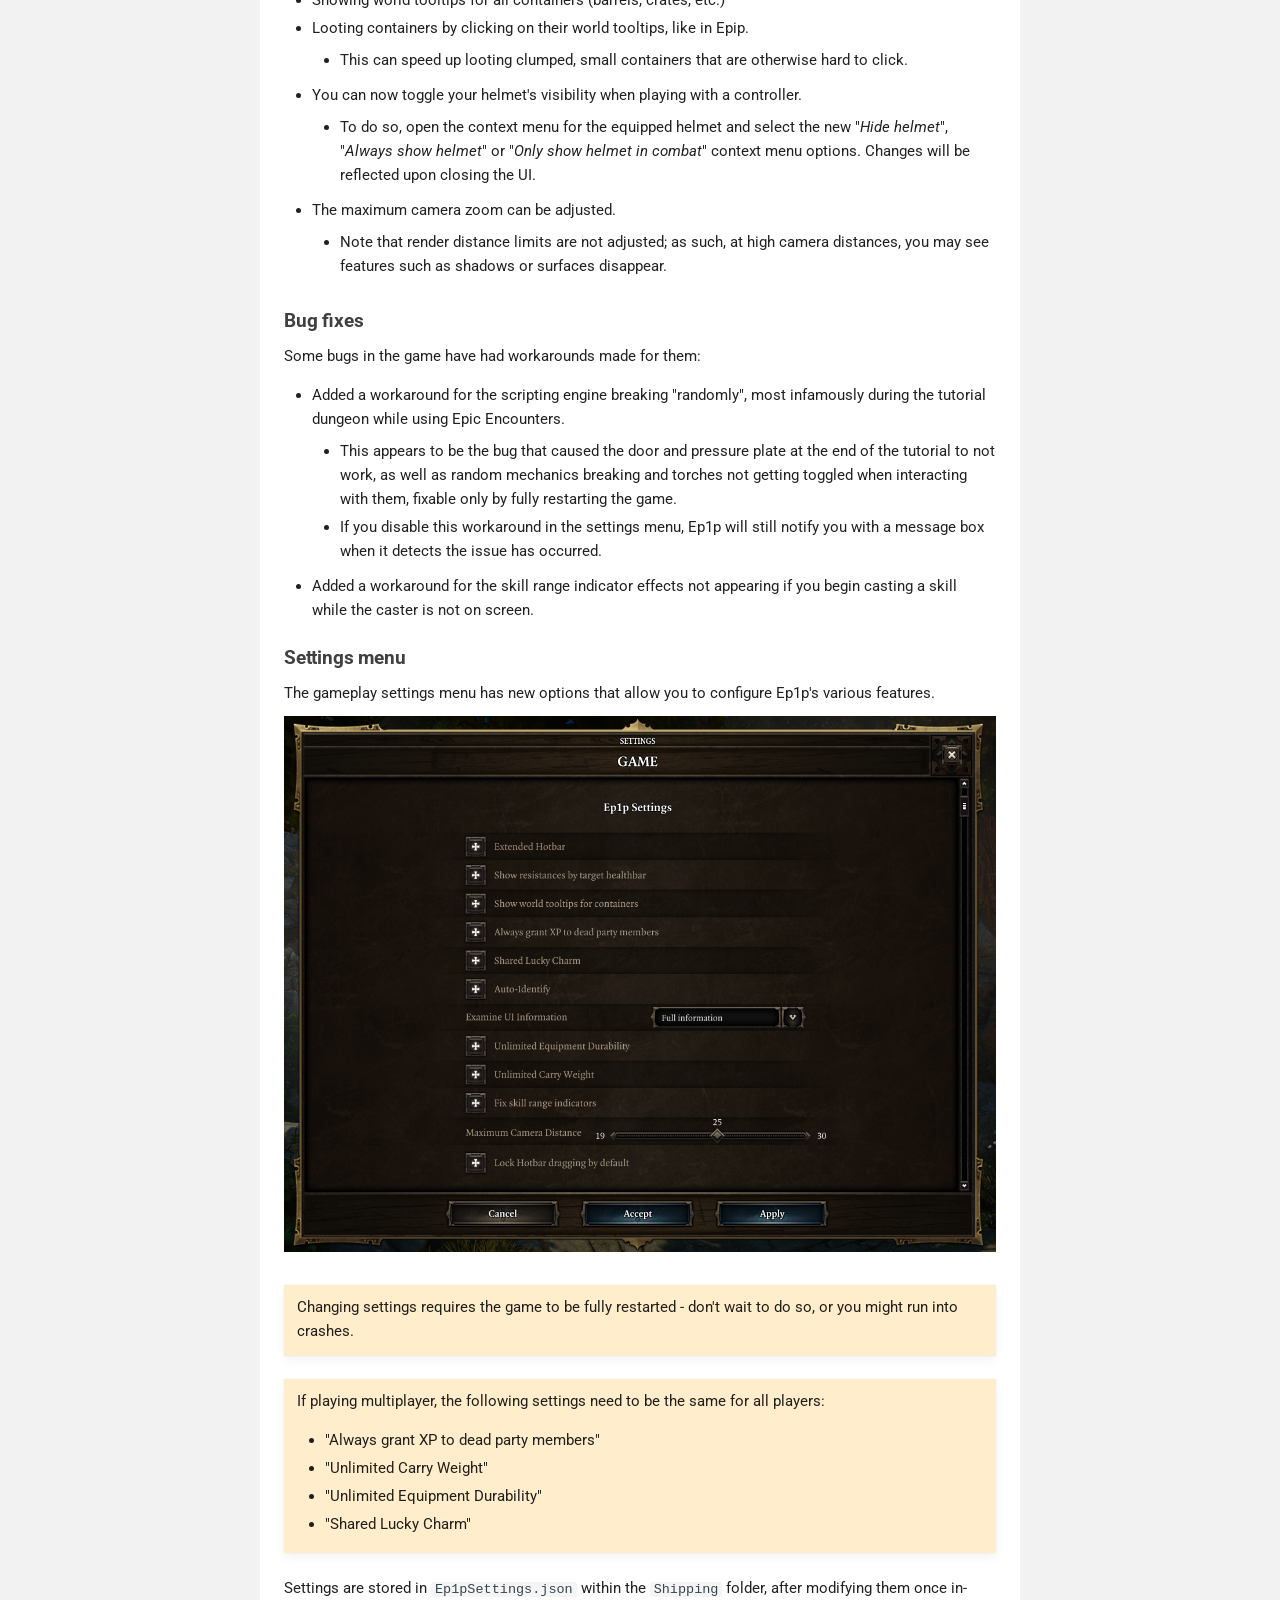
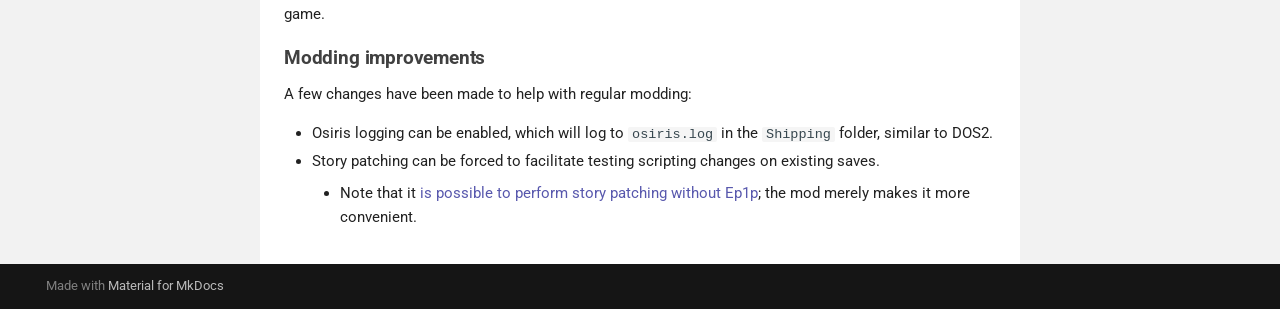
==== commit b37ca1e6: "Deployed d979509 with MkDocs version: 1.6.0" ====
--- a/index.html
+++ b/index.html
@@ -313,6 +313,24 @@
 </li>
         
           <li class="md-nav__item">
+  <a href="#dialogue-improvements" class="md-nav__link">
+    <span class="md-ellipsis">
+      Dialogue improvements
+    </span>
+  </a>
+  
+</li>
+        
+          <li class="md-nav__item">
+  <a href="#hotkeys" class="md-nav__link">
+    <span class="md-ellipsis">
+      Hotkeys
+    </span>
+  </a>
+  
+</li>
+        
+          <li class="md-nav__item">
   <a href="#other-features" class="md-nav__link">
     <span class="md-ellipsis">
       Other features
@@ -575,6 +593,24 @@
 </li>
         
           <li class="md-nav__item">
+  <a href="#dialogue-improvements" class="md-nav__link">
+    <span class="md-ellipsis">
+      Dialogue improvements
+    </span>
+  </a>
+  
+</li>
+        
+          <li class="md-nav__item">
+  <a href="#hotkeys" class="md-nav__link">
+    <span class="md-ellipsis">
+      Hotkeys
+    </span>
+  </a>
+  
+</li>
+        
+          <li class="md-nav__item">
   <a href="#other-features" class="md-nav__link">
     <span class="md-ellipsis">
       Other features
@@ -670,31 +706,44 @@
 <p>An option to use a longer hotbar that displays 20 slots at once has been added (<em>"Extended Hotbar"</em> setting).</p>
 <p><img alt="Extended Hotbar." src="img/features/bottom_bar.png"></p>
 <p>Additionally, a lock button has been added; when enabled, the contents of the slots cannot be dragged out.</p>
-<p>In addition to this, a bug has been fixed in the UI that made dragging slots out far easier than was intended - you now need to move the cursor 10 pixels instead of just 1 pixel to start dragging, solving the infamous accidental dragging issues.</p>
+<p>In addition to this, a bug has been fixed in the UI that made dragging slots out far easier than was intended; you now need to move the cursor 10 pixels instead of just 1 pixel to start dragging, solving the infamous accidental dragging issues.</p>
 <p>These last two features are available when the extended hotbar is disabled as well.</p>
 <div class="admonition info">
-<p>Note that the maximum amount of hotbar slots (50) remains unchanged - as such, the extra 10 slots to the right of the third row are not usable.</p>
+<p>Note that the maximum amount of hotbar slots (50) remains unchanged - as such, the extra 10 slots to the right of the third row are greyed out and not usable.</p>
 </div>
 <h3 id="player-portraits-ui">Player portraits UI<a class="headerlink" href="#player-portraits-ui" title="Permanent link">¶</a></h3>
 <p>The status bars by the player portraits on the right will now wrap once a player character has &gt;6 statuses, reducing the likelihood of them obscuring the center of the screen.</p>
 <p><img alt="Wrapping status bar." src="img/features/player_info.png"></p>
 <h3 id="examine-ui">Examine UI<a class="headerlink" href="#examine-ui" title="Permanent link">¶</a></h3>
-<p>A hotkey to open the examine UI for characters has been added, defaulting to <code>T</code>. This hotkey is usable even in situations where you normally wouldn't be able to bring up the context menu, such as when it is not your turn.</p>
+<p>A hotkey to open the examine UI for characters has been added, defaulting to <code>T</code> and rebindable within the controls settings menu. This hotkey is usable even in situations where you normally wouldn't be able to bring up the context menu, such as when it is not your turn.</p>
 <p>Additionally, it's possible to configure the UI to show all information regardless of loremaster, or use the <a href="#shared-civils">highest loremaster of the party</a>.</p>
-<div class="admonition info">
-<p>Hotkeys currently cannot be modified in-game, but you can change them by <a href="faq/#can-i-rebind-the-new-hotkeys">editing the settings file</a>.</p>
-</div>
 <h3 id="shared-civils">Shared "civils"<a class="headerlink" href="#shared-civils" title="Permanent link">¶</a></h3>
 <p>Settings have been added to "share" loremaster and lucky charm scores across the party for the purposes of examining and looting respectively, like in DOS2. Mods that add scripted aspects to these stats are unaffected.</p>
 <p>There is currently no visual feedback for this.</p>
+<h3 id="dialogue-improvements">Dialogue improvements<a class="headerlink" href="#dialogue-improvements" title="Permanent link">¶</a></h3>
+<p>Various improvements have been made to dialogues, particularly in regards to listening to dialogues in multiplayer:</p>
+<ul>
+<li>When listening to dialogues in multiplayer, you can have the UI automatically close when the dialogue ends ("<em>Automatically stop listening to dialogues</em>" setting), rather than having to press "stop listening" manually.</li>
+<li>Dialogues you're listening to can automatically scroll down when new lines are added ("<em>Automatically scroll listened dialogues</em>" setting)</li>
+<li>A setting exists to allow rotating the camera while in dialogue ("<em>Allow rotating camera in dialogue</em>")</li>
+</ul>
+<h3 id="hotkeys">Hotkeys<a class="headerlink" href="#hotkeys" title="Permanent link">¶</a></h3>
+<p>Hotkeys have been added to chain/unchain and sneak/unsneak the party members you control. These can be bound from the ingame controls settings menu, and are unbound by default.</p>
+<p>You can set hotkeys to any key the game supports, with up to 1 modifier ( <span class="keys"><kbd class="key-shift">Shift</kbd></span>/<span class="keys"><kbd class="key-control">Ctrl</kbd></span>/<span class="keys"><kbd class="key-alt">Alt</kbd></span> ).</p>
+<p><img alt="New keybinds within the vanilla controls settings menu." src="img/features/controls_menu.png"></p>
 <h3 id="other-features">Other features<a class="headerlink" href="#other-features" title="Permanent link">¶</a></h3>
 <ul>
 <li><strong>Auto-identify</strong>: marks items as identified when they're generated if the party has enough loremaster and an identifying glass, with an option to bypass these requirements.</li>
 <li><strong>Unlimited carry weight</strong>: prevents characters from gaining the "overencumbered" status.</li>
 <li><strong>Unlimited equipment durability</strong>: prevents weapons and armor from losing durability. Does not affect unrepairable items.</li>
 <li>Dead party members in Tactician &amp; Honour modes can receive experience.</li>
-<li>Showing world tooltips for all containers (barrels, crates, etc.)<ul>
-<li>Unfortunately, clicking their tooltips will still cause your character to attempt to pick them up rather than loot them.</li>
+<li>Showing world tooltips for all containers (barrels, crates, etc.)</li>
+<li>Looting containers by clicking on their world tooltips, like in Epip.<ul>
+<li>This can speed up looting clumped, small containers that are otherwise hard to click.</li>
+</ul>
+</li>
+<li>You can now toggle your helmet's visibility when playing with a controller.<ul>
+<li>To do so, open the context menu for the equipped helmet and select the new "<em>Hide helmet</em>", "<em>Always show helmet</em>" or "<em>Only show helmet in combat</em>" context menu options. Changes will be reflected upon closing the UI.</li>
 </ul>
 </li>
 <li>The maximum camera zoom can be adjusted.<ul>
@@ -707,7 +756,7 @@
 <ul>
 <li>Added a workaround for the scripting engine breaking "randomly", most infamously during the tutorial dungeon while using Epic Encounters.<ul>
 <li>This appears to be the bug that caused the door and pressure plate at the end of the tutorial to not work, as well as random mechanics breaking and torches not getting toggled when interacting with them, fixable only by fully restarting the game.</li>
-<li>If you disable this workaround in the settings menu, Ep1p will still notify with a message box you when it detects the issue has occurred.</li>
+<li>If you disable this workaround in the settings menu, Ep1p will still notify you with a message box when it detects the issue has occurred.</li>
 </ul>
 </li>
 <li>Added a workaround for the skill range indicator effects not appearing if you begin casting a skill while the caster is not on screen.</li>
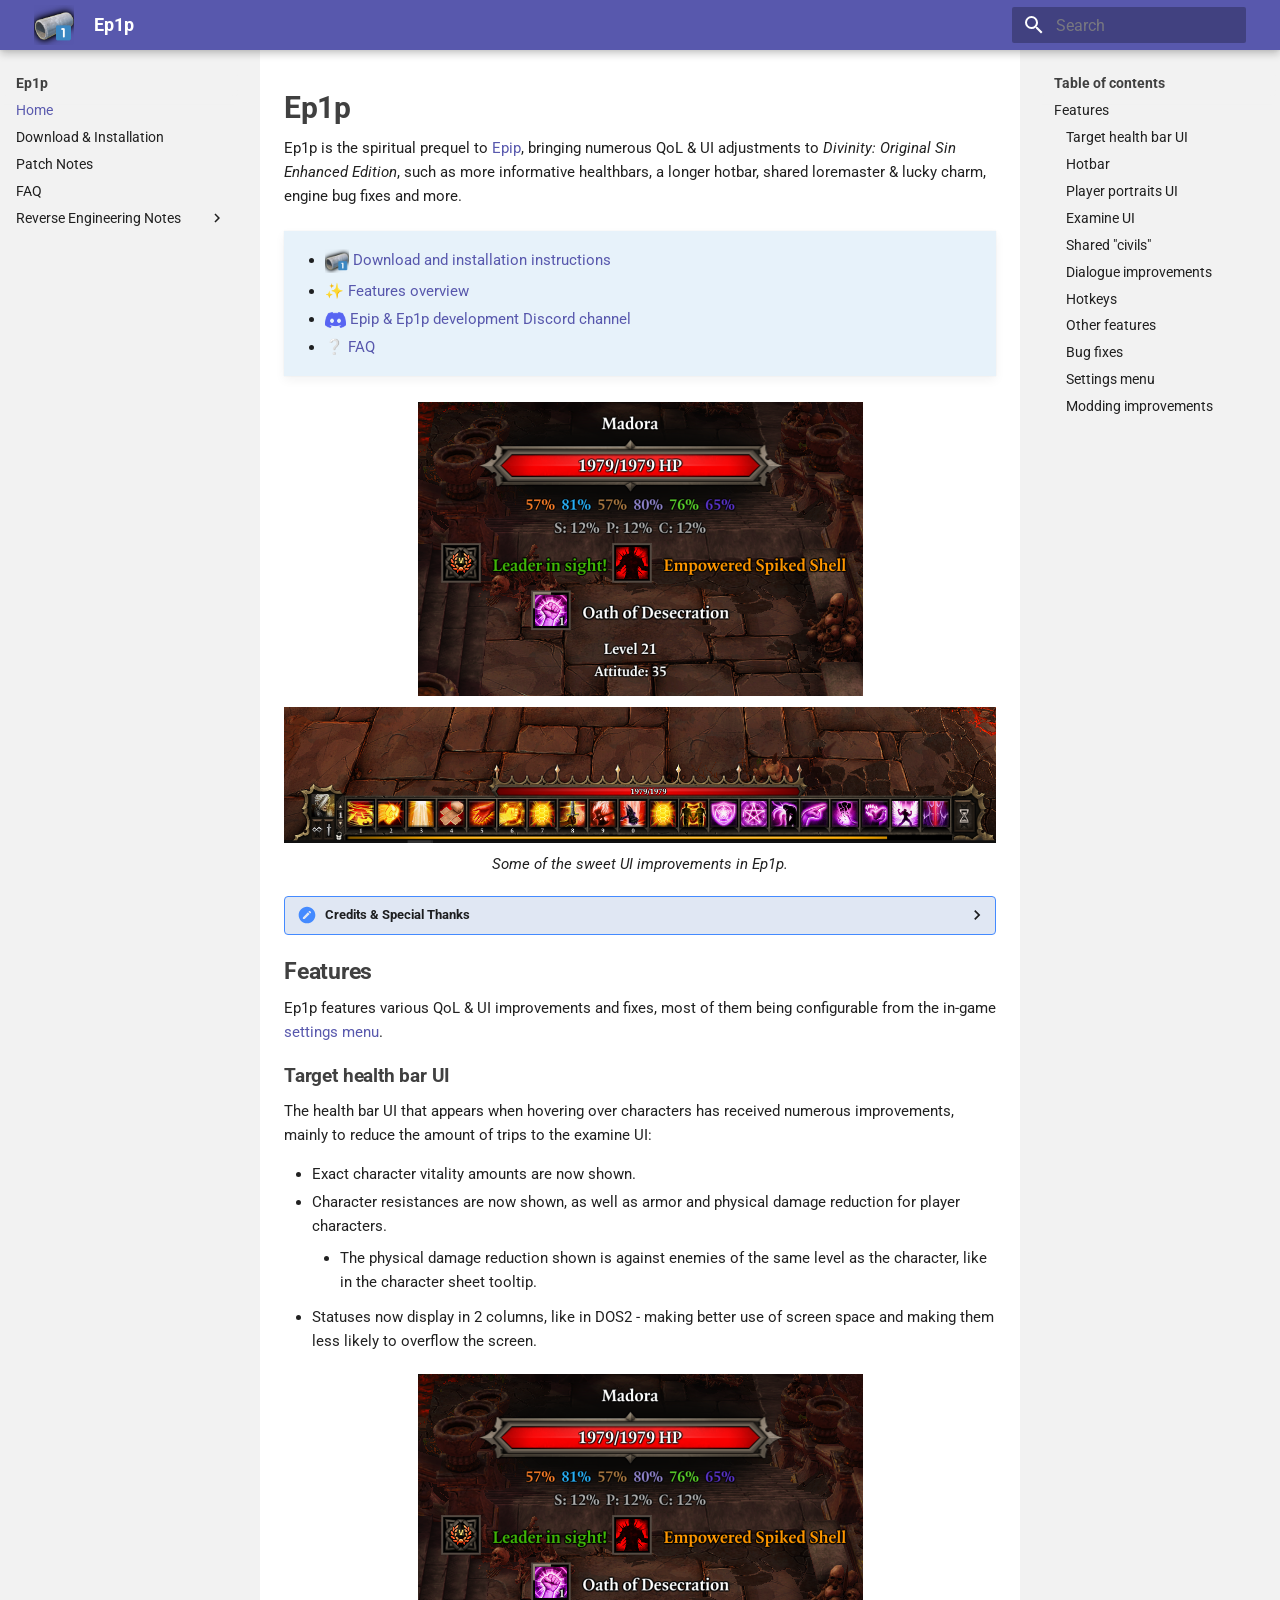
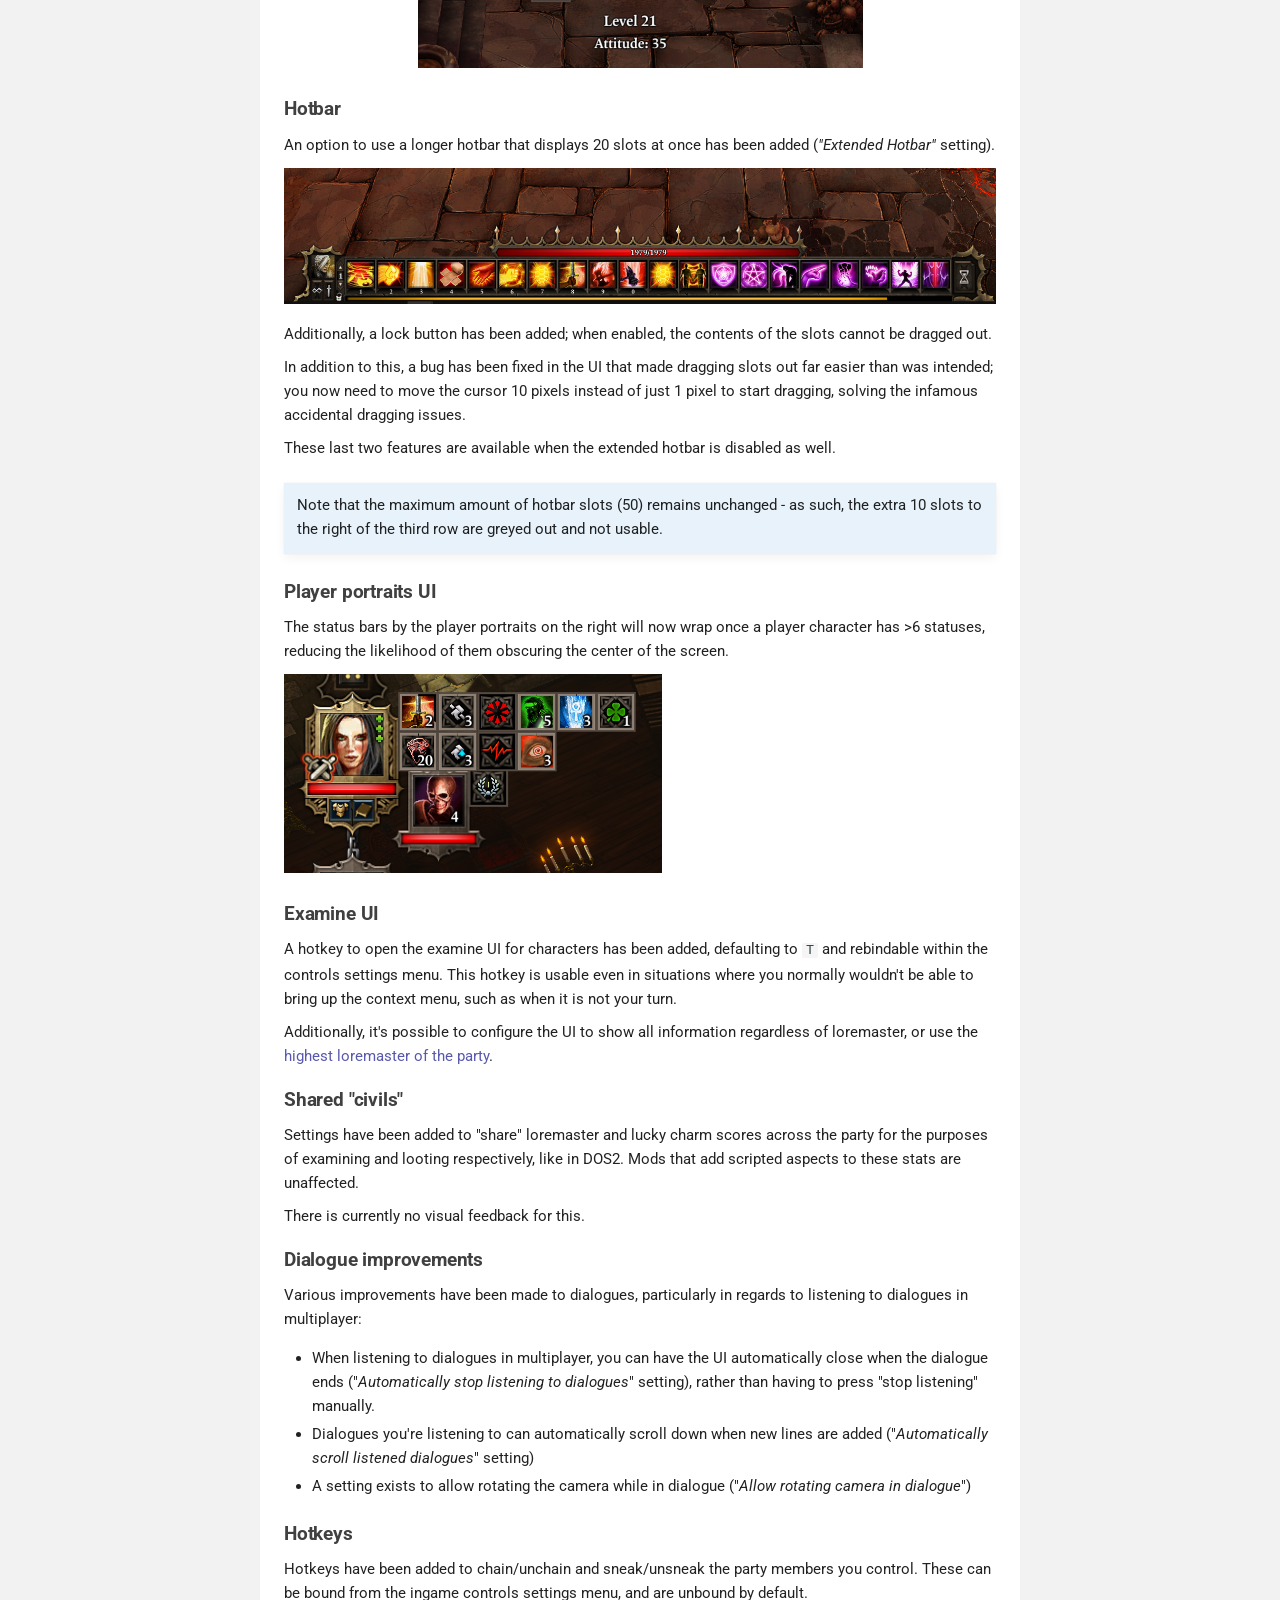
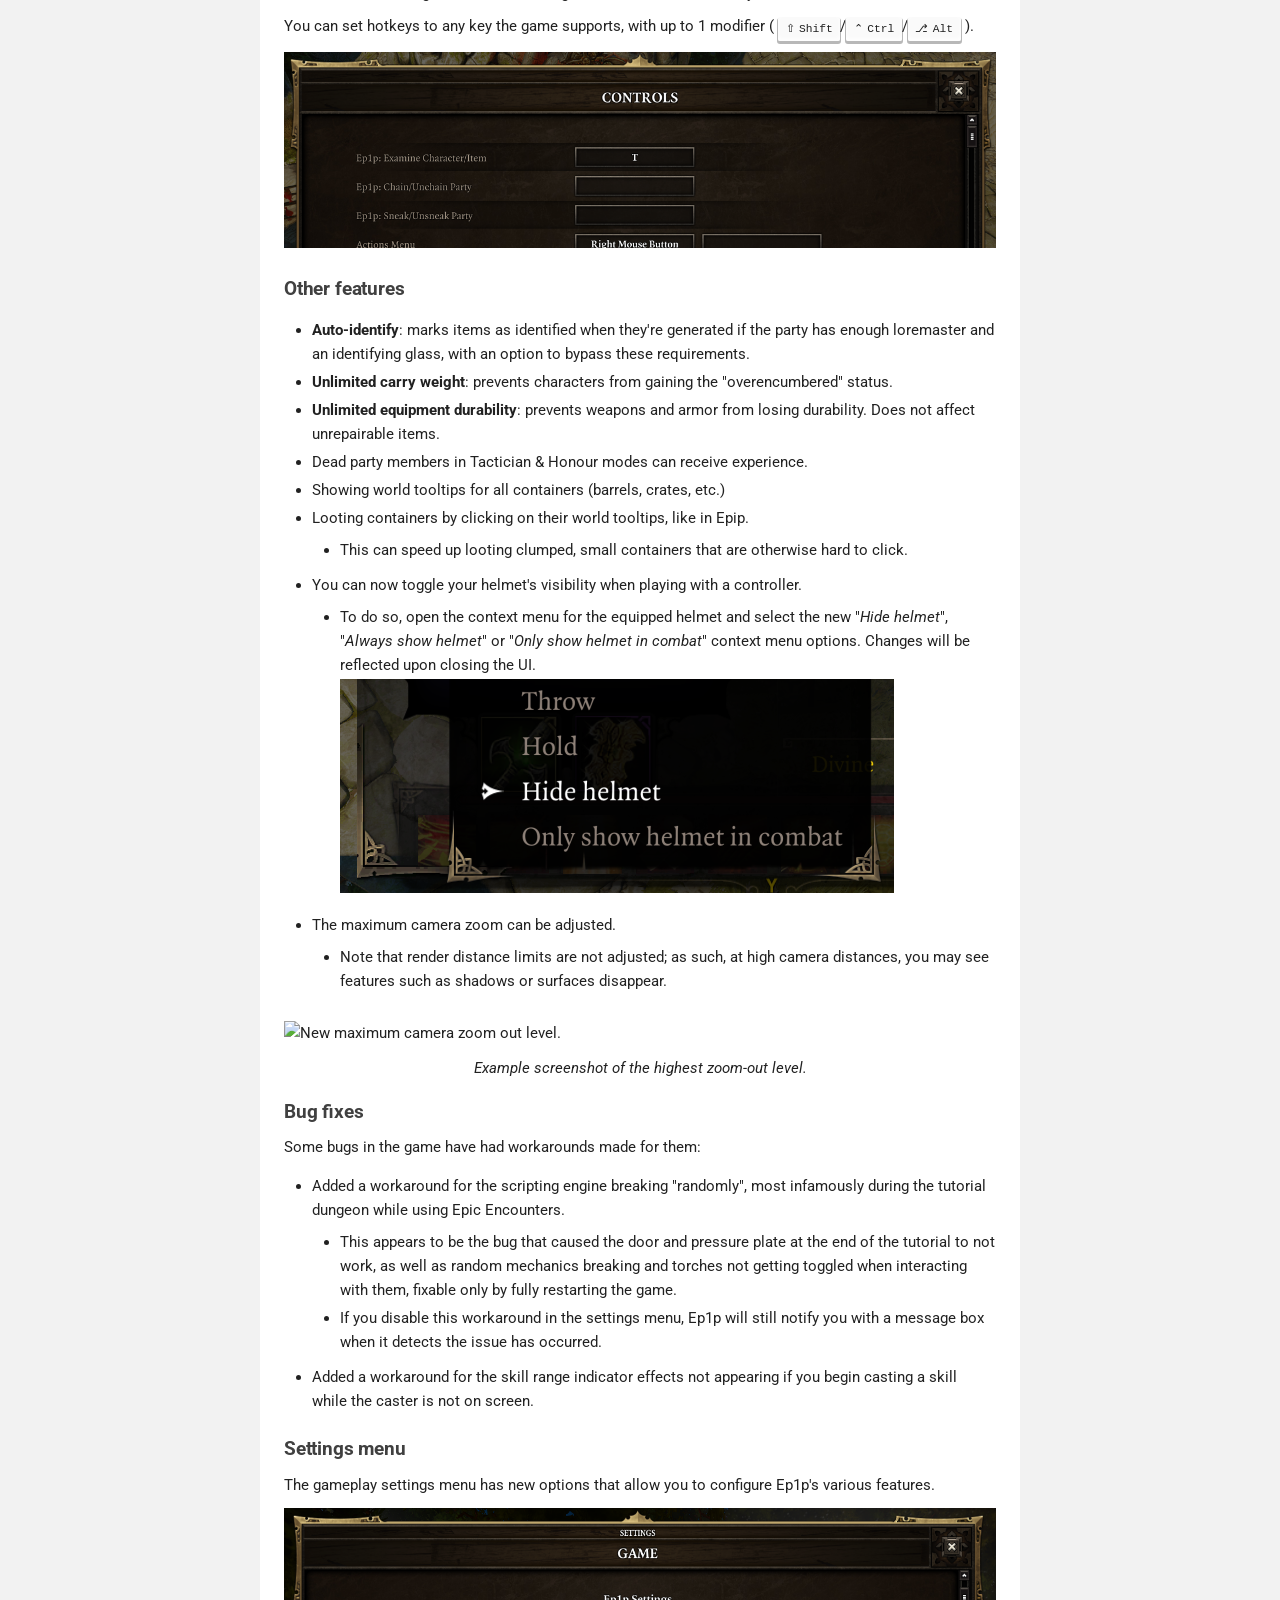
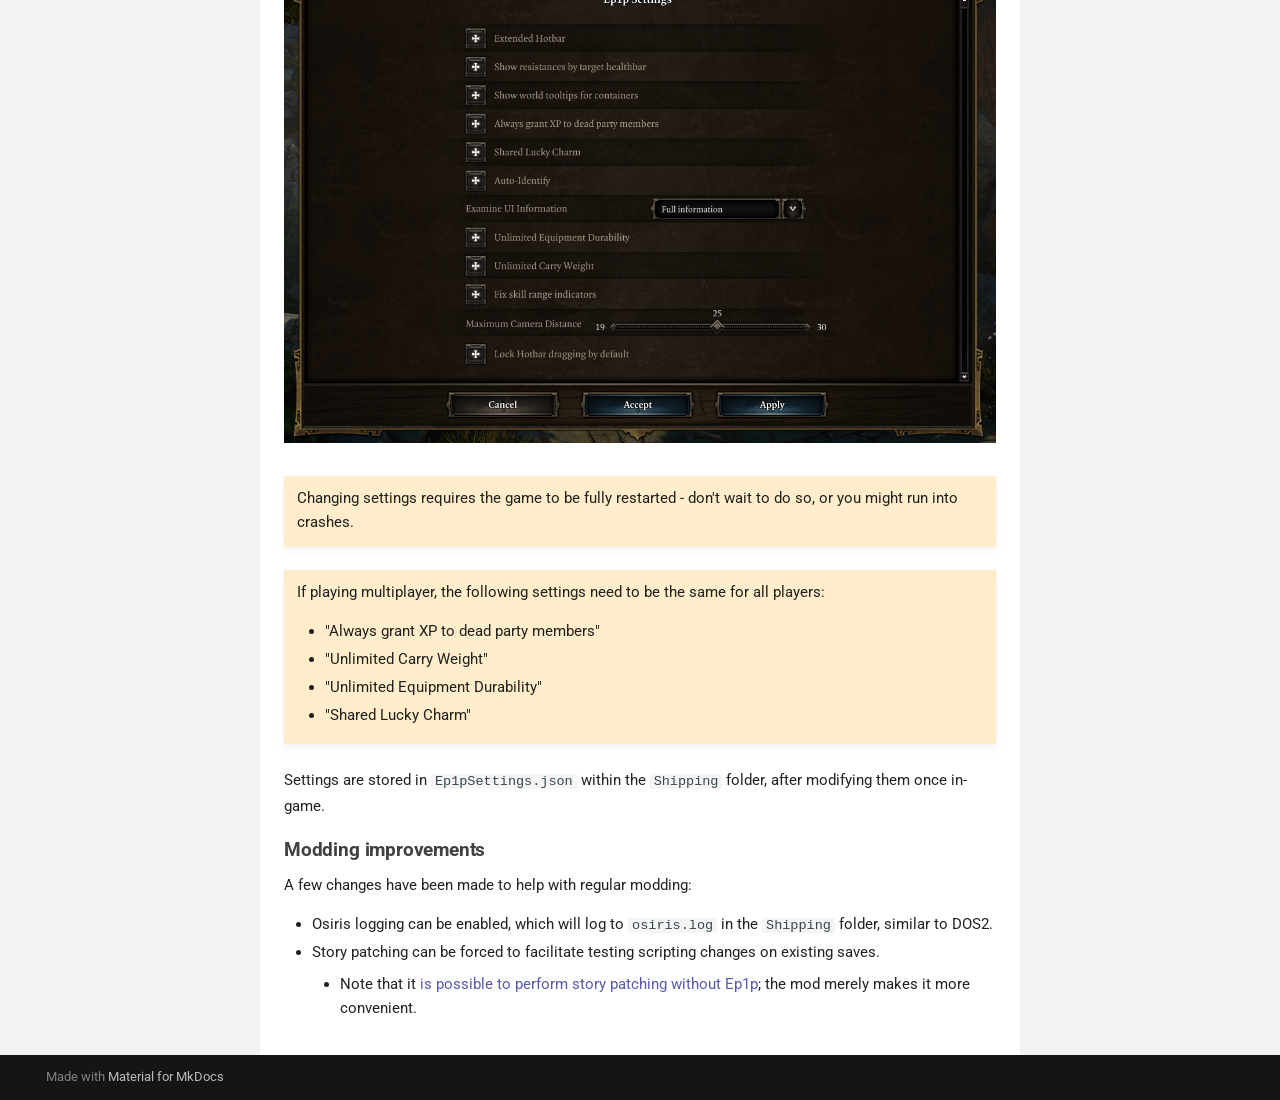
==== commit 76ef7b25: "Deployed f257b85 with MkDocs version: 1.6.0" ====
--- a/index.html
+++ b/index.html
@@ -249,15 +249,6 @@
     <ul class="md-nav__list" data-md-component="toc" data-md-scrollfix>
       
         <li class="md-nav__item">
-  <a href="#links" class="md-nav__link">
-    <span class="md-ellipsis">
-      Links
-    </span>
-  </a>
-  
-</li>
-      
-        <li class="md-nav__item">
   <a href="#features" class="md-nav__link">
     <span class="md-ellipsis">
       Features
@@ -529,15 +520,6 @@
     <ul class="md-nav__list" data-md-component="toc" data-md-scrollfix>
       
         <li class="md-nav__item">
-  <a href="#links" class="md-nav__link">
-    <span class="md-ellipsis">
-      Links
-    </span>
-  </a>
-  
-</li>
-      
-        <li class="md-nav__item">
   <a href="#features" class="md-nav__link">
     <span class="md-ellipsis">
       Features
@@ -668,13 +650,17 @@
 
 <div><h1 id="ep1p">Ep1p<a class="headerlink" href="#ep1p" title="Permanent link">¶</a></h1>
 <p>Ep1p is the spiritual prequel to <a href="https://pinewood.team/epip">Epip</a>, bringing numerous QoL &amp; UI adjustments to <em>Divinity: Original Sin Enhanced Edition</em>, such as more informative healthbars, a longer hotbar, shared loremaster &amp; lucky charm, engine bug fixes and more.</p>
-<h2 id="links">Links<a class="headerlink" href="#links" title="Permanent link">¶</a></h2>
-<ul>
-<li><a href="download/">Download and installation instructions</a></li>
-<li><a href="#features">Features overview</a></li>
-<li><a href="faq/">FAQ</a></li>
-<li><a href="https://discord.gg/SevYmQc573">Epip &amp; Ep1p development Discord channel</a></li>
-</ul>
+<div class="admonition info">
+<ul>
+<li><img alt="Ep1p icon" src="img/ep1p_icon.png" style="height:24px;vertical-align:middle"> <a href="download/">Download and installation instructions</a></li>
+<li><a href="#features">✨ Features overview</a></li>
+<li><a href="https://discord.gg/SevYmQc573"><img alt="Discord icon" src="img/discord_icon.png" style="height:16px;vertical-align:middle"> Epip &amp; Ep1p development Discord channel</a></li>
+<li><a href="faq/">❔ FAQ</a></li>
+</ul>
+</div>
+<p></p><center><img alt="Target info UI." src="img/features/target_info.png"></center>
+<img alt="Extended Hotbar." src="img/features/bottom_bar.png">
+<center><i>Some of the sweet UI improvements in Ep1p.</i></center>
 <details>
 <summary>Credits &amp; Special Thanks</summary>
 <p>Special thanks to:</p>
@@ -701,7 +687,7 @@
 </li>
 <li>Statuses now display in 2 columns, like in DOS2 - making better use of screen space and making them less likely to overflow the screen.</li>
 </ul>
-<p><img alt="Target info UI." src="img/features/target_info.png"></p>
+<p></p><center><img alt="Target info UI." src="img/features/target_info.png"></center>
 <h3 id="hotbar">Hotbar<a class="headerlink" href="#hotbar" title="Permanent link">¶</a></h3>
 <p>An option to use a longer hotbar that displays 20 slots at once has been added (<em>"Extended Hotbar"</em> setting).</p>
 <p><img alt="Extended Hotbar." src="img/features/bottom_bar.png"></p>
@@ -742,15 +728,22 @@
 <li>This can speed up looting clumped, small containers that are otherwise hard to click.</li>
 </ul>
 </li>
-<li>You can now toggle your helmet's visibility when playing with a controller.<ul>
-<li>To do so, open the context menu for the equipped helmet and select the new "<em>Hide helmet</em>", "<em>Always show helmet</em>" or "<em>Only show helmet in combat</em>" context menu options. Changes will be reflected upon closing the UI.</li>
-</ul>
-</li>
-<li>The maximum camera zoom can be adjusted.<ul>
+<li>
+<p>You can now toggle your helmet's visibility when playing with a controller.</p>
+<ul>
+<li>To do so, open the context menu for the equipped helmet and select the new "<em>Hide helmet</em>", "<em>Always show helmet</em>" or "<em>Only show helmet in combat</em>" context menu options. Changes will be reflected upon closing the UI.
+<img alt="Helmet visibility context menu options." src="img/features/helmet_visibility.png"></li>
+</ul>
+</li>
+<li>
+<p>The maximum camera zoom can be adjusted.</p>
+<ul>
 <li>Note that render distance limits are not adjusted; as such, at high camera distances, you may see features such as shadows or surfaces disappear.</li>
 </ul>
 </li>
 </ul>
+<p><img alt="New maximum camera zoom out level." src="img/features/camera_zoom.png"></p>
+<p></p><center><i>Example screenshot of the highest zoom-out level.</i></center>
 <h3 id="bug-fixes">Bug fixes<a class="headerlink" href="#bug-fixes" title="Permanent link">¶</a></h3>
 <p>Some bugs in the game have had workarounds made for them:</p>
 <ul>
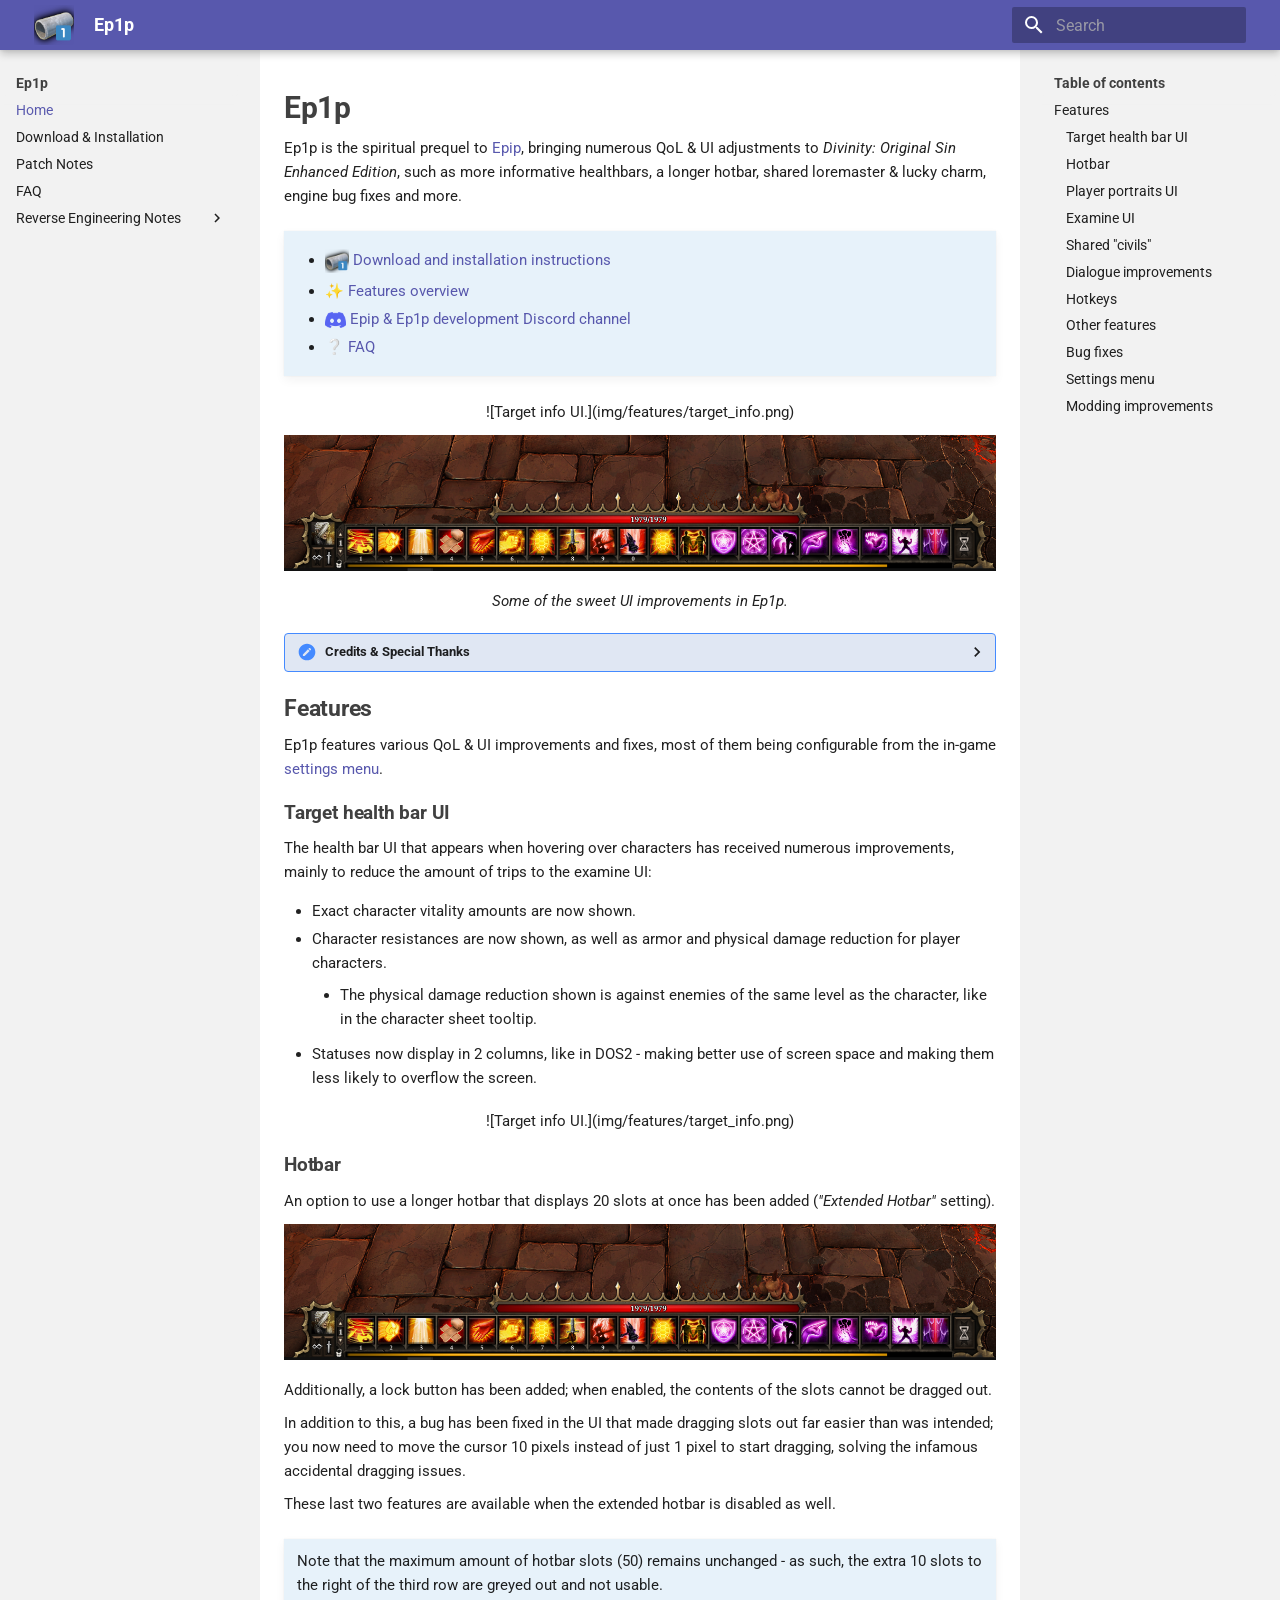
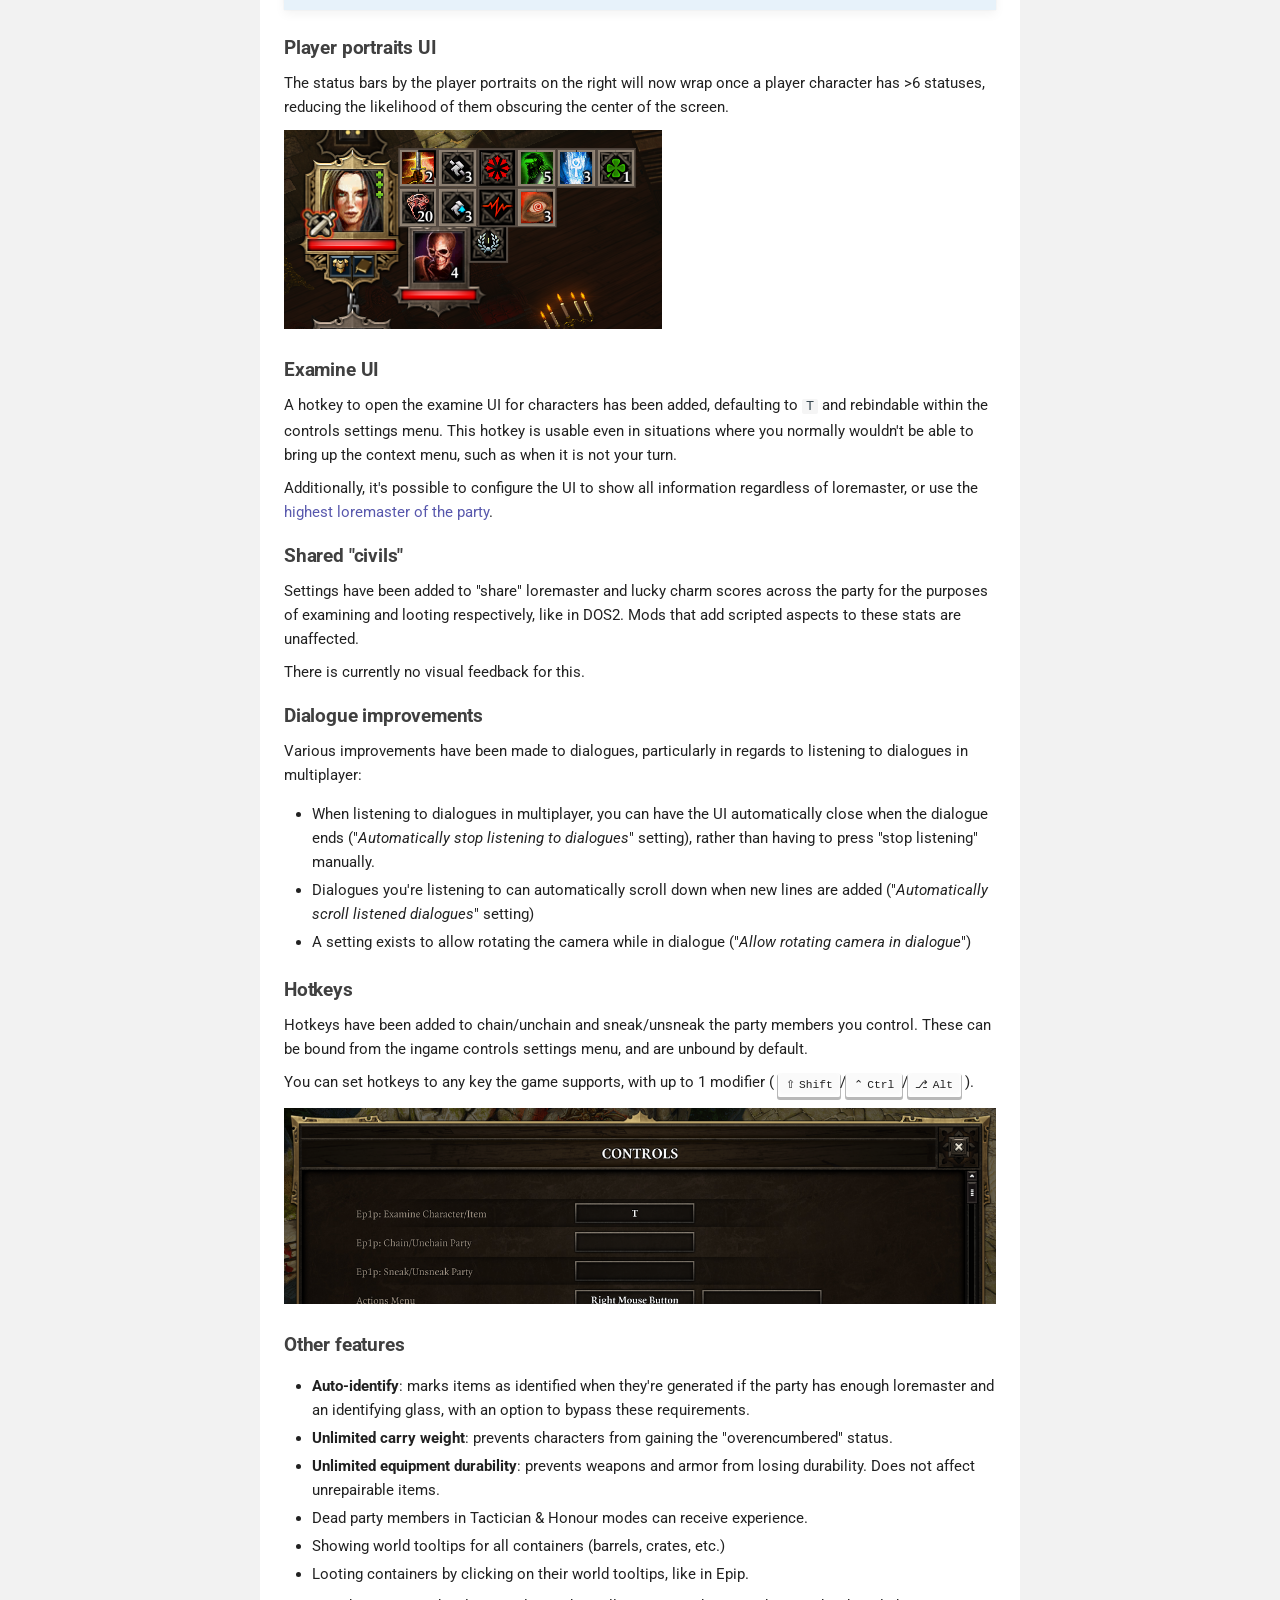
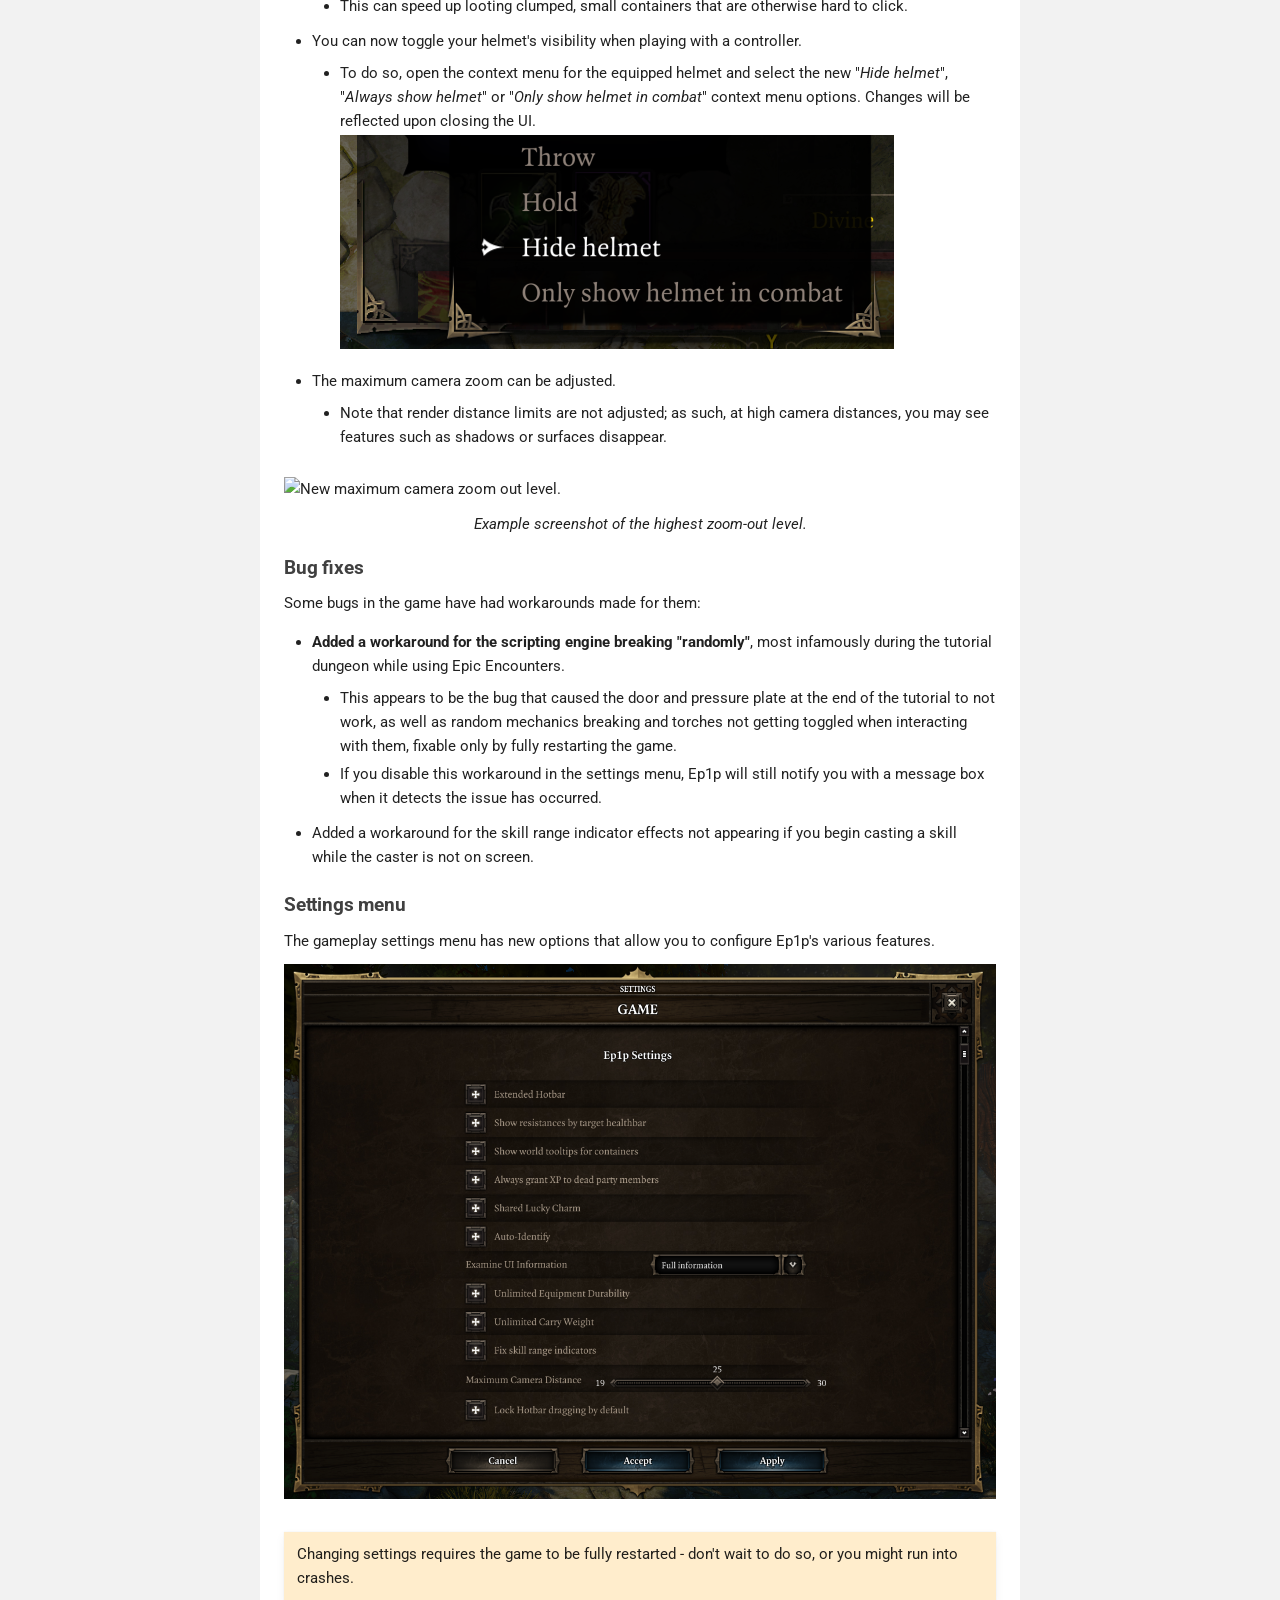
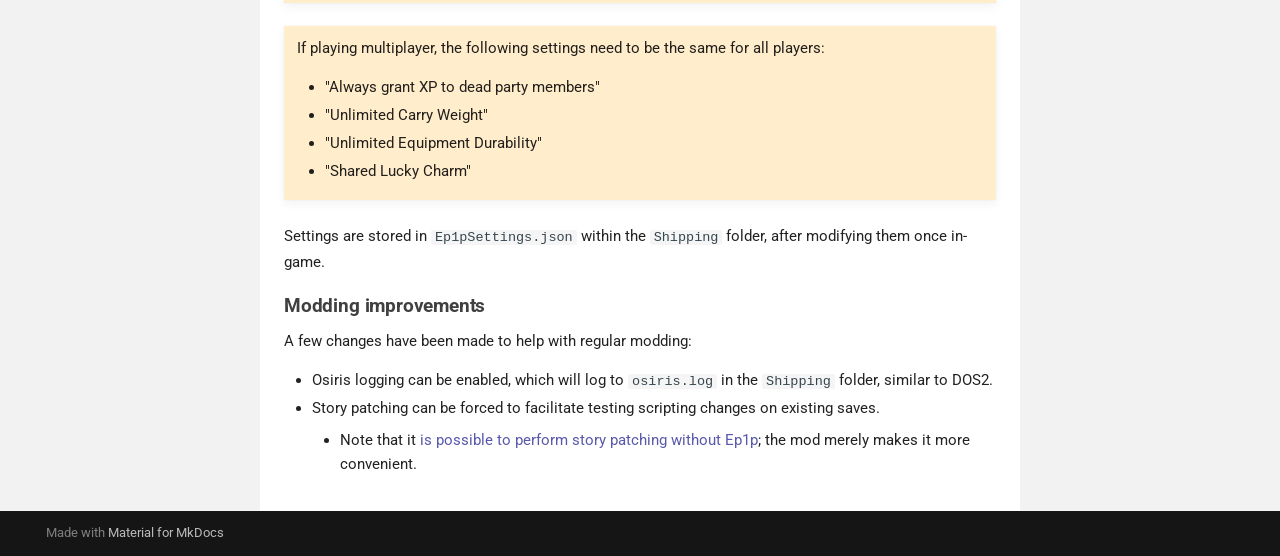
==== commit 9f6928a4: "Deployed ddb49d2 with MkDocs version: 1.6.1" ====
--- a/index.html
+++ b/index.html
@@ -18,7 +18,7 @@
       
       
       <link rel="icon" href="img/ep1p_icon.png">
-      <meta name="generator" content="mkdocs-1.6.0, mkdocs-material-9.5.29">
+      <meta name="generator" content="mkdocs-1.6.1, mkdocs-material-9.5.29">
     
     
       
@@ -658,9 +658,10 @@
 <li><a href="faq/">❔ FAQ</a></li>
 </ul>
 </div>
-<p></p><center><img alt="Target info UI." src="img/features/target_info.png"></center>
-<img alt="Extended Hotbar." src="img/features/bottom_bar.png">
+<center>![Target info UI.](img/features/target_info.png)</center>
+<p><img alt="Extended Hotbar." src="img/features/bottom_bar.png"></p>
 <center><i>Some of the sweet UI improvements in Ep1p.</i></center>
+
 <details>
 <summary>Credits &amp; Special Thanks</summary>
 <p>Special thanks to:</p>
@@ -687,7 +688,8 @@
 </li>
 <li>Statuses now display in 2 columns, like in DOS2 - making better use of screen space and making them less likely to overflow the screen.</li>
 </ul>
-<p></p><center><img alt="Target info UI." src="img/features/target_info.png"></center>
+<center>![Target info UI.](img/features/target_info.png)</center>
+
 <h3 id="hotbar">Hotbar<a class="headerlink" href="#hotbar" title="Permanent link">¶</a></h3>
 <p>An option to use a longer hotbar that displays 20 slots at once has been added (<em>"Extended Hotbar"</em> setting).</p>
 <p><img alt="Extended Hotbar." src="img/features/bottom_bar.png"></p>
@@ -743,11 +745,12 @@
 </li>
 </ul>
 <p><img alt="New maximum camera zoom out level." src="img/features/camera_zoom.png"></p>
-<p></p><center><i>Example screenshot of the highest zoom-out level.</i></center>
+<center><i>Example screenshot of the highest zoom-out level.</i></center>
+
 <h3 id="bug-fixes">Bug fixes<a class="headerlink" href="#bug-fixes" title="Permanent link">¶</a></h3>
 <p>Some bugs in the game have had workarounds made for them:</p>
 <ul>
-<li>Added a workaround for the scripting engine breaking "randomly", most infamously during the tutorial dungeon while using Epic Encounters.<ul>
+<li><strong>Added a workaround for the scripting engine breaking "randomly"</strong>, most infamously during the tutorial dungeon while using Epic Encounters.<ul>
 <li>This appears to be the bug that caused the door and pressure plate at the end of the tutorial to not work, as well as random mechanics breaking and torches not getting toggled when interacting with them, fixable only by fully restarting the game.</li>
 <li>If you disable this workaround in the settings menu, Ep1p will still notify you with a message box when it detects the issue has occurred.</li>
 </ul>
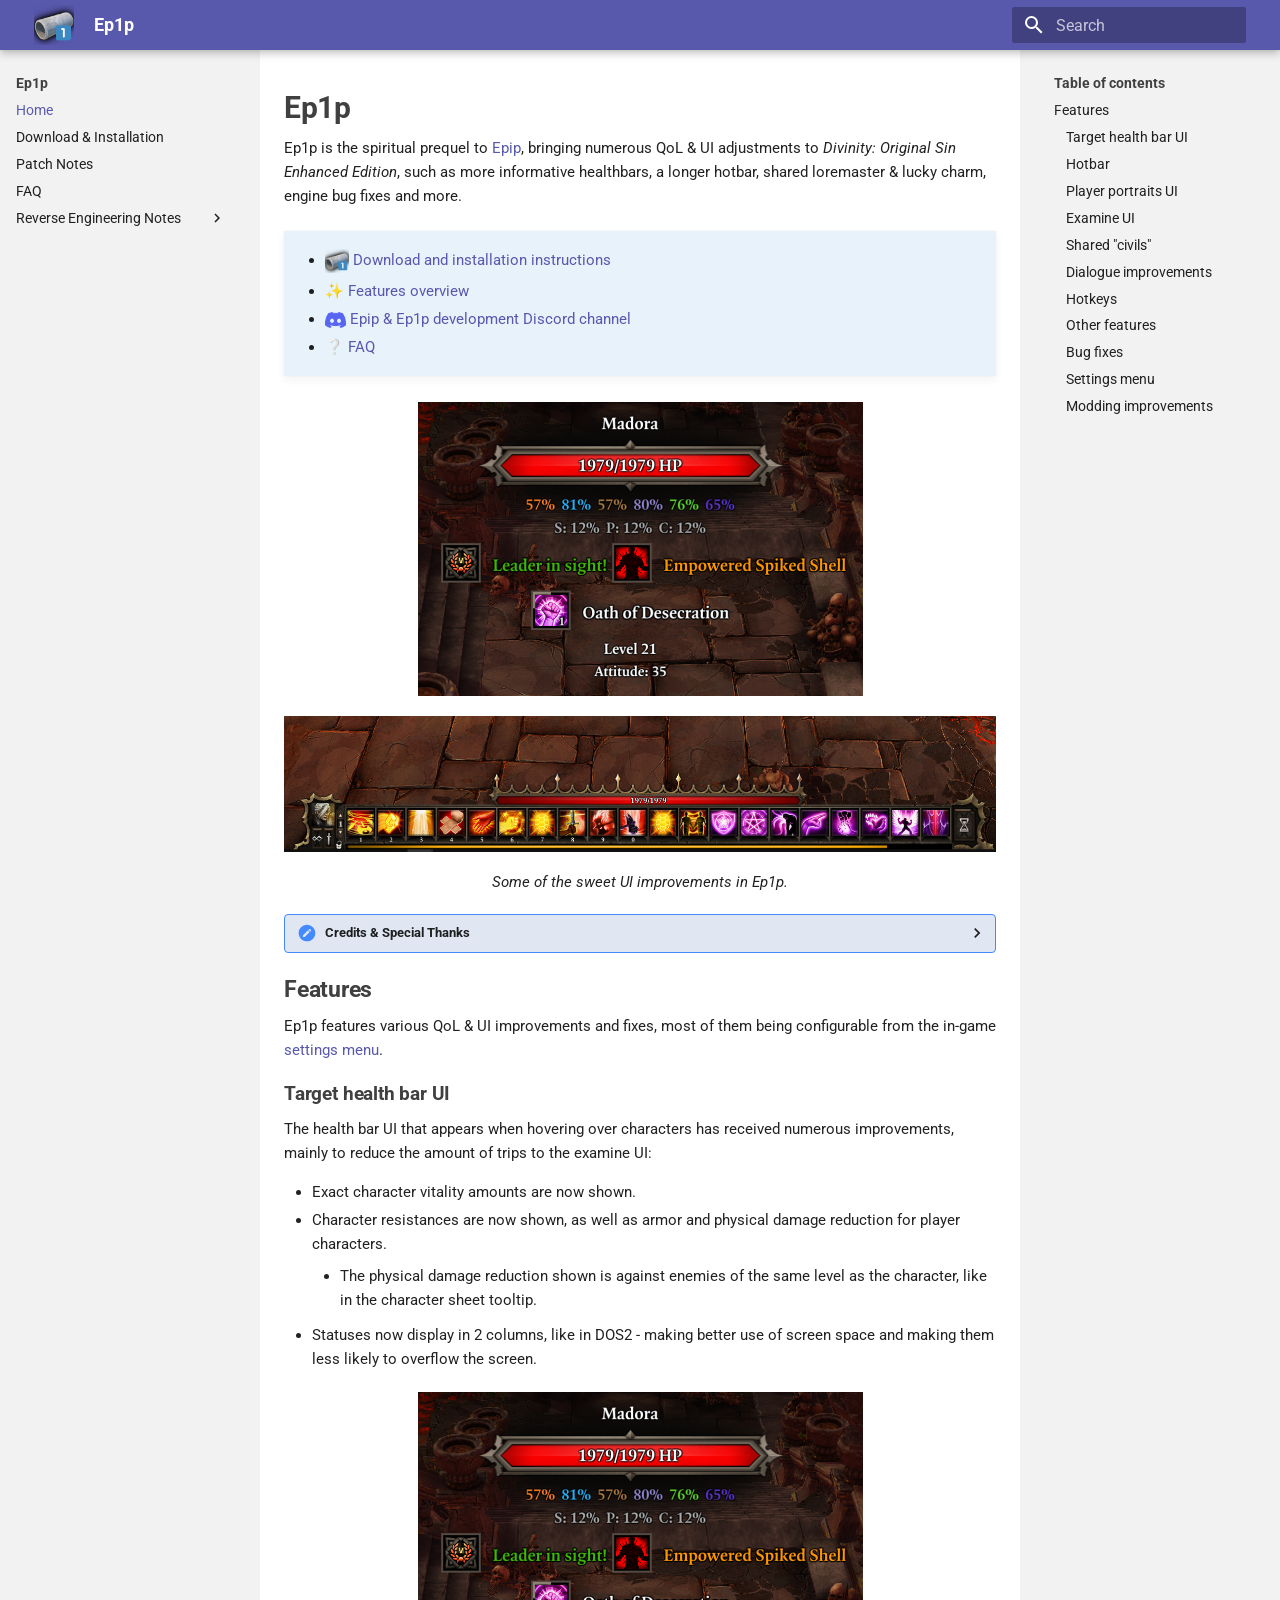
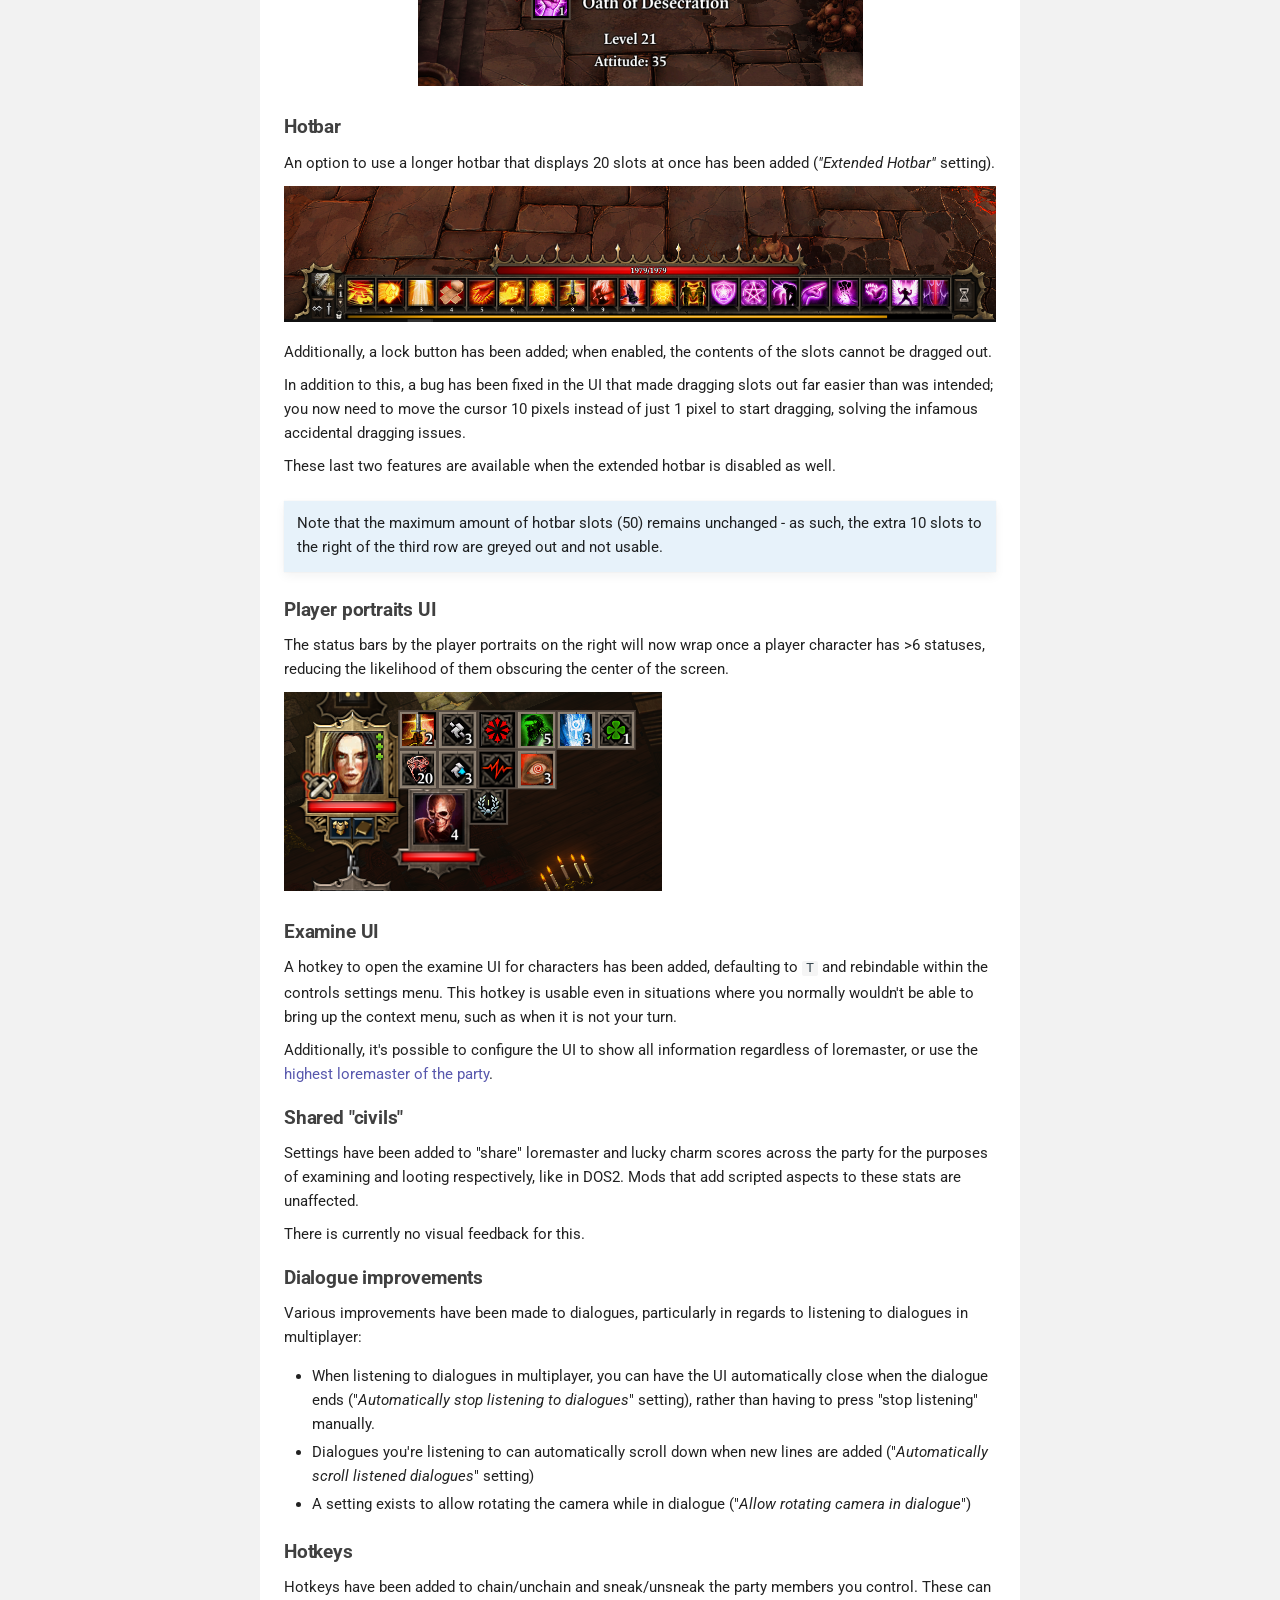
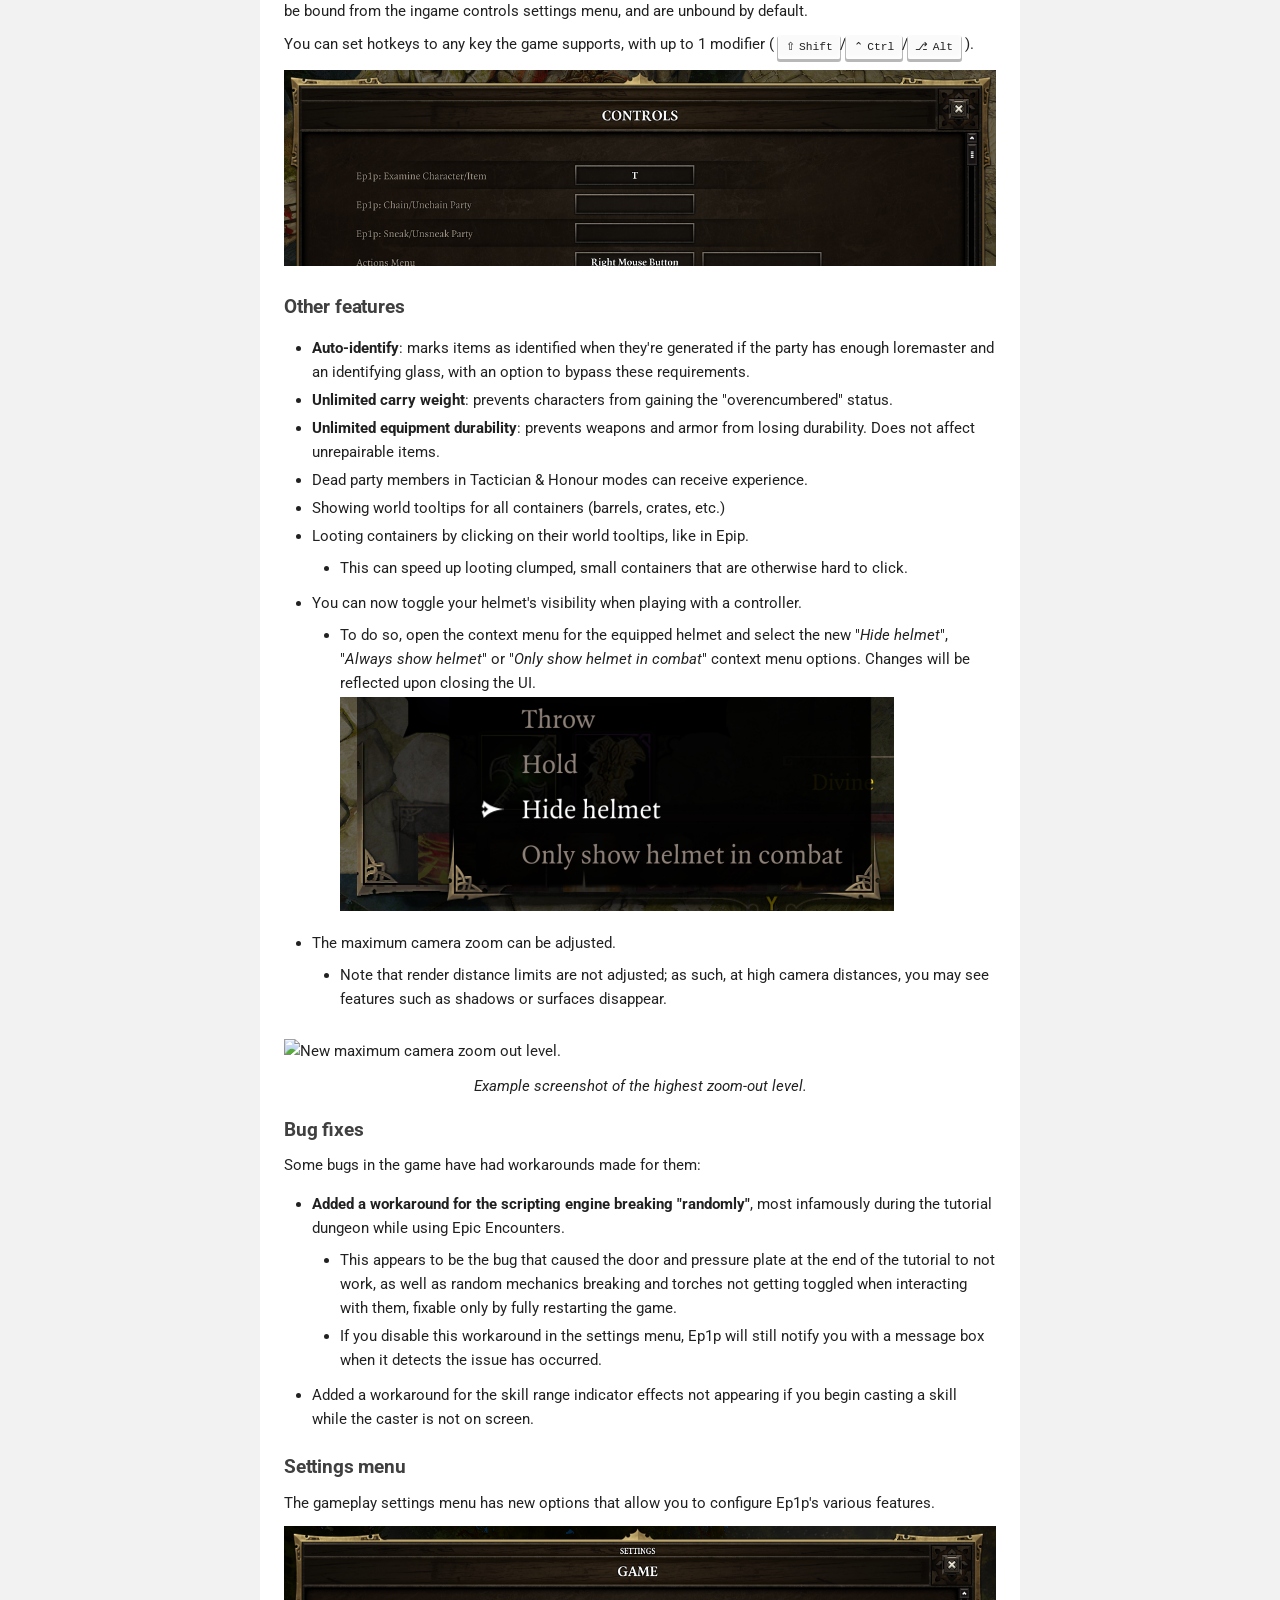
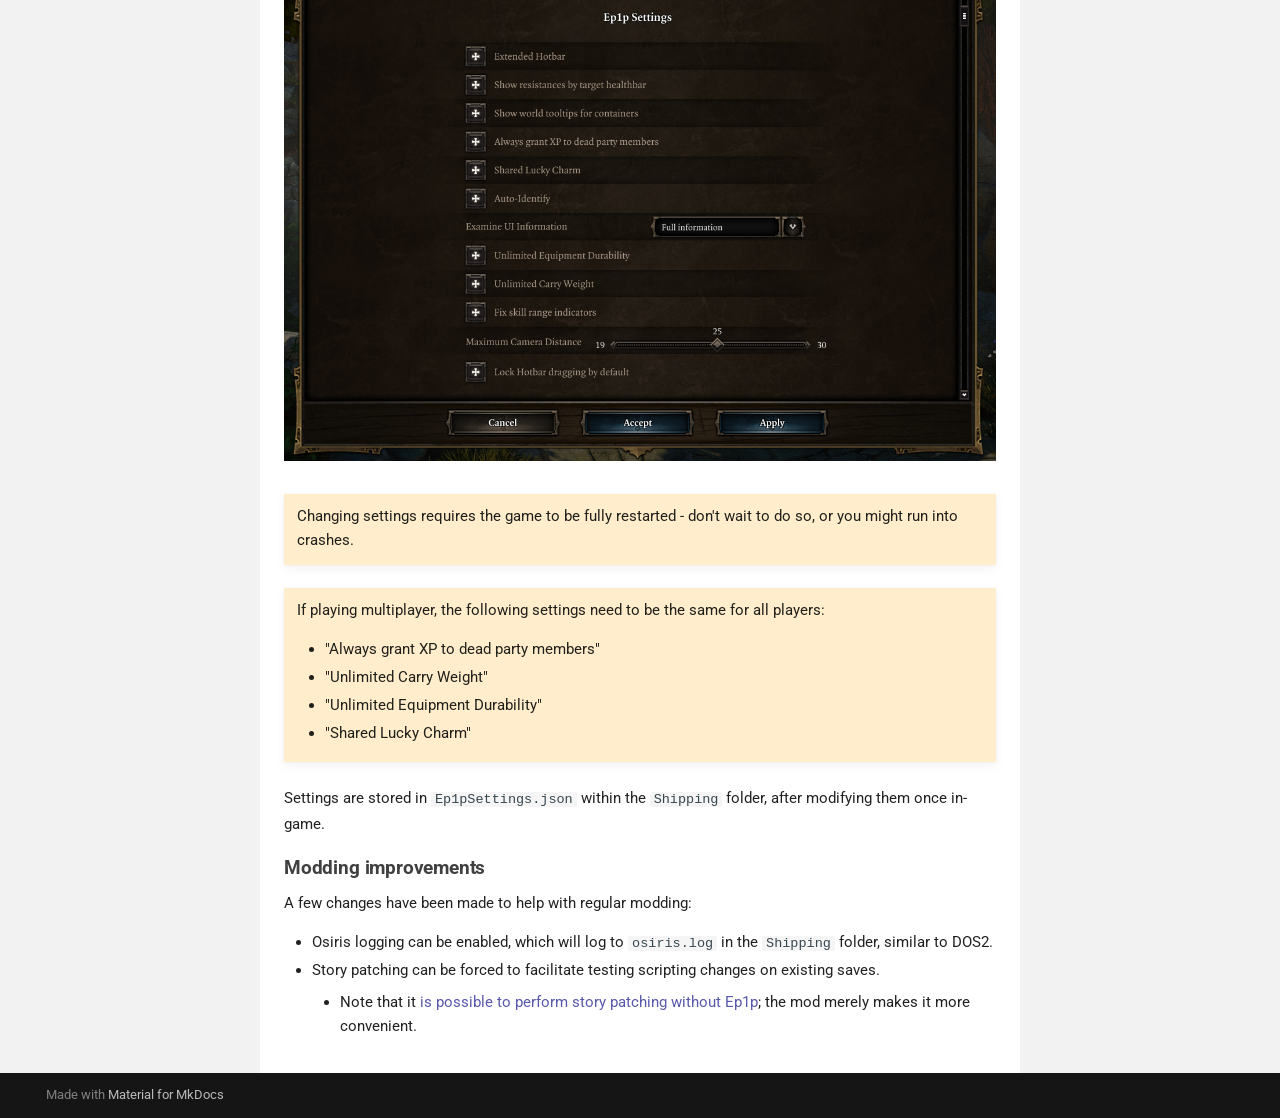
==== commit 40b5896f: "Deployed 71e303f with MkDocs version: 1.6.1" ====
--- a/index.html
+++ b/index.html
@@ -658,7 +658,9 @@
 <li><a href="faq/">❔ FAQ</a></li>
 </ul>
 </div>
-<center>![Target info UI.](img/features/target_info.png)</center>
+<center>
+<p><img alt="Target info UI." src="img/features/target_info.png"></p>
+</center>
 <p><img alt="Extended Hotbar." src="img/features/bottom_bar.png"></p>
 <center><i>Some of the sweet UI improvements in Ep1p.</i></center>
 
@@ -688,8 +690,9 @@
 </li>
 <li>Statuses now display in 2 columns, like in DOS2 - making better use of screen space and making them less likely to overflow the screen.</li>
 </ul>
-<center>![Target info UI.](img/features/target_info.png)</center>
-
+<center>
+<p><img alt="Target info UI." src="img/features/target_info.png"></p>
+</center>
 <h3 id="hotbar">Hotbar<a class="headerlink" href="#hotbar" title="Permanent link">¶</a></h3>
 <p>An option to use a longer hotbar that displays 20 slots at once has been added (<em>"Extended Hotbar"</em> setting).</p>
 <p><img alt="Extended Hotbar." src="img/features/bottom_bar.png"></p>
